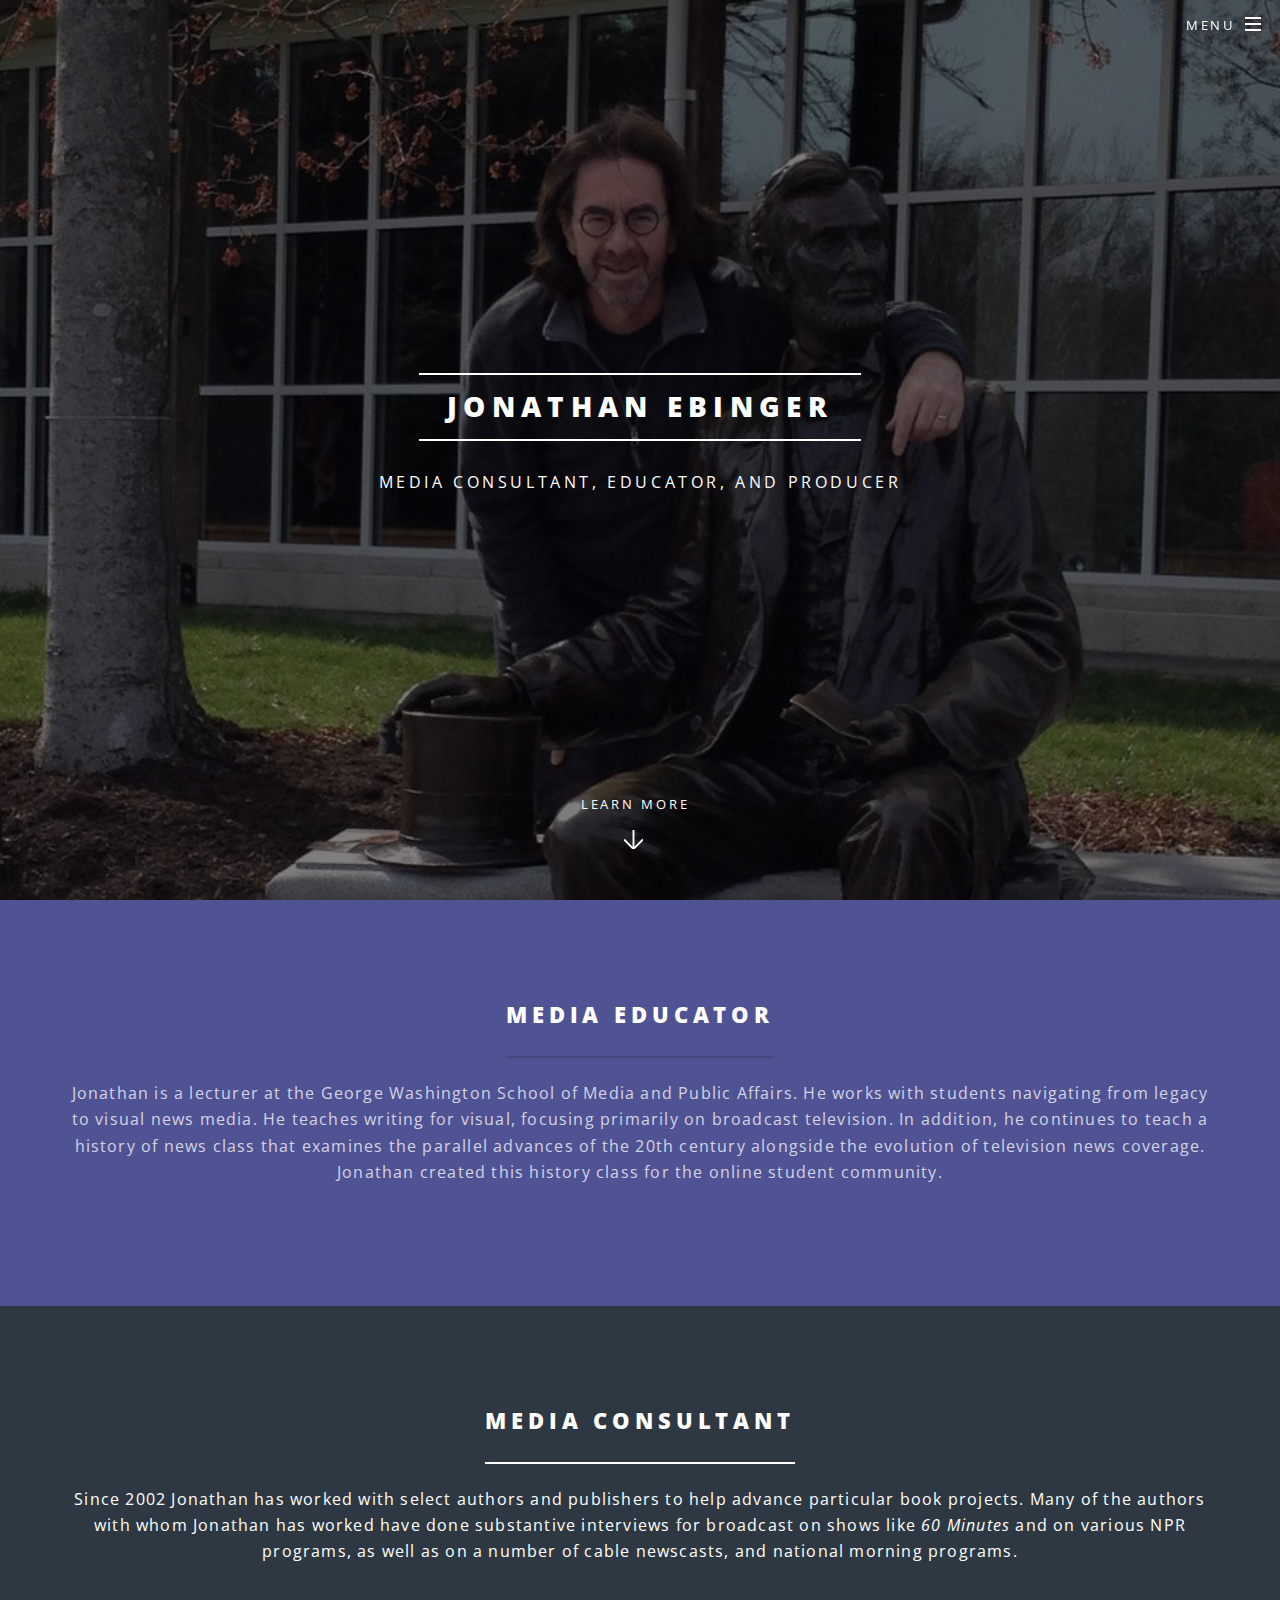
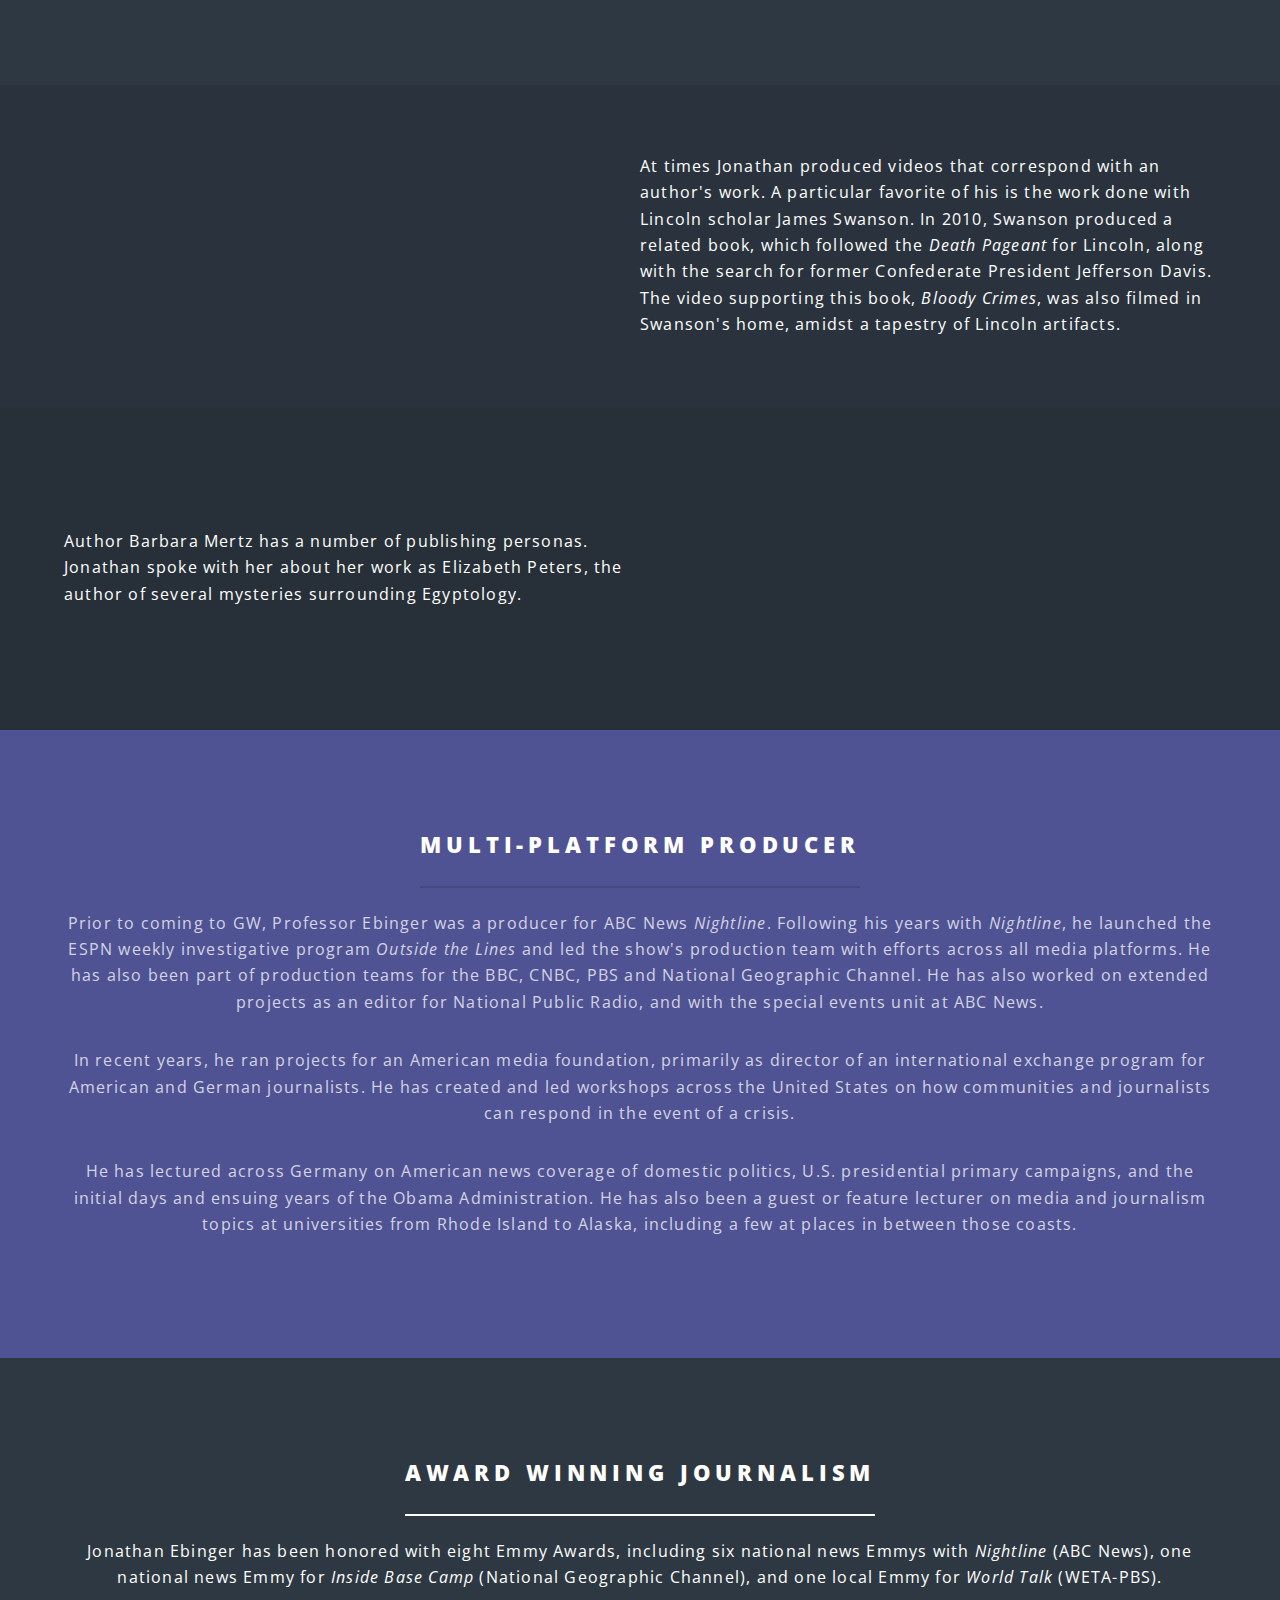
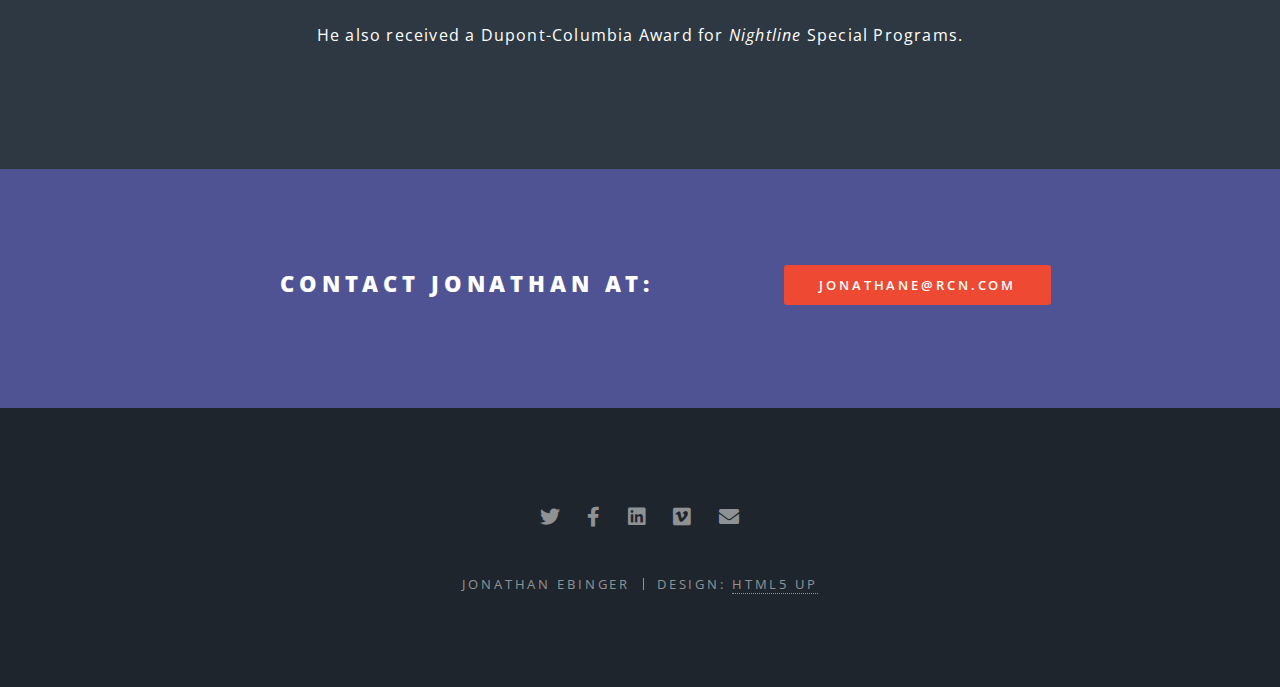
==== index.html @ 41580898 "edit bio text" ====
<!DOCTYPE HTML>
<!--
	Spectral by HTML5 UP
	html5up.net | @ajlkn
	Free for personal and commercial use under the CCA 3.0 license (html5up.net/license)

	Edited for Jonathan Ebinger by Ethan Ebinger
	July 2020
-->
<html>
	<head>
		<title>Jonathan Ebinger</title>
		<meta charset="utf-8" />
		<meta name="viewport" content="width=device-width, initial-scale=1, user-scalable=no" />
		<link rel="stylesheet" href="css/main.css" />
	</head>
	<body class="landing is-preload">

		<!-- Page Wrapper -->
			<div id="page-wrapper">

				<!-- Header -->
					<header id="header" class="alt">
						<h1><a href="index.html">Jonathan Ebinger</a></h1>
						<nav id="nav">
							<ul>
								<li class="special">
									<a href="#menu" class="menuToggle"><span>Menu</span></a>
									<div id="menu">
										<ul>
											<li><a href="index.html">Home</a></li>
											<li><a href="#about">About</a></li>
											<li><a href="timeline.html">Television News: A History</a></li>
											<li><a href="http://jonathanebinger.blogspot.com/">Blog</a></li>
											<li><a href="https://objectsproject.wordpress.com/">The Objects Project</a></li>
											<li><a href="#contact">Contact</a></li>
										</ul>
									</div>
								</li>
							</ul>
						</nav>
					</header>

				<!-- Banner -->
					<section id="banner">
						<div class="inner">
							<h2>Jonathan Ebinger</h2>
							<p>Media Consultant, Educator, and Producer</p>
						</div>
						<a href="#about" class="more scrolly">Learn More</a>
					</section>


				<!-- 1 -->
					<section id="about" class="wrapper style3 special">
						<div class="inner">
							<header class="major">
								<h2>Media Educator</h2>
								<p>
									Jonathan is a lecturer at the George Washington School of Media and Public Affairs. 
									He works with students navigating from legacy to visual news media. 
									He teaches writing for visual, focusing primarily on broadcast television. 
									In addition, he continues to teach a history of news class that examines the parallel advances of the 20th century alongside the evolution of television news coverage. 
									Jonathan created this history class for the online student community.
								</p>
							</header>
						</div>
					</section>

				<!-- 2A -->
					<section id="section_2a" class="wrapper style2 special">
						<div class="inner">
							<header class="major">
								<h2>Media Consultant</h2>
								<p>Since 2002 Jonathan has worked with select authors and publishers to help advance particular book projects.  Many of the authors with whom Jonathan has worked have done substantive interviews for broadcast on shows like <i>60 Minutes</i> and on various NPR programs, as well as on a number of cable newscasts, and national morning programs.</p>
								<!--<a href="http://www.jameslswanson.com/manhuntMID.wmv">http://www.jameslswanson.com/manhuntMID.wmv</a>-->
							</header>
						</div>
					</section>

				<!-- 2B -->
					<section id="section_2b" class="wrapper alt style2">
						<!--<section class="spotlight">
							<div class="image"><img src="images/pic01.jpg" alt="" /></div><div class="content">
								<p>At times Jonathan produced videos that correspond with an author's work. A particular favorite of his is the work done with Lincoln scholar James Swanson. In 2006, Jonathan produced a video to support his book "Manhunt" about the period immediately following the assassination, and the search for the killers. The two spoke in his Capitol Hill home, surrounded by a remarkable amount of Lincoln memorabilia, and one of a kind objects. The video represents a good day's discussion about Lincoln, about the characters in 'Manhunt', and about the materials in Swanson's collection.</p>
							</div>
						</section>-->
						<section class="spotlight">
							<div class="image">
								<iframe width="560" height="315" src="https://www.youtube.com/embed/AezGAiSiBCc" frameborder="0" allow="accelerometer; autoplay; encrypted-media; gyroscope; picture-in-picture" allowfullscreen></iframe>
							</div>
							<div class="content">
								<p>At times Jonathan produced videos that correspond with an author's work. A particular favorite of his is the work done with Lincoln scholar James Swanson. In 2010, Swanson produced a related book, which followed the <i>Death Pageant</i> for Lincoln, along with the search for former Confederate President Jefferson Davis.  The video supporting this book, <i>Bloody Crimes</i>, was also filmed in Swanson's home, amidst a tapestry of Lincoln artifacts.</p>
							</div>
						</section>
						<section class="spotlight">
							<div class="image">
								<iframe width="560" height="315" src="https://www.youtube.com/embed/BEJ8MV55b9o" frameborder="0" allow="accelerometer; autoplay; encrypted-media; gyroscope; picture-in-picture" allowfullscreen></iframe>
							</div>
							<div class="content">
								<p>Author Barbara Mertz has a number of publishing personas. Jonathan spoke with her about her work as Elizabeth Peters, the author of several mysteries surrounding Egyptology.</p>
							</div>
						</section>
					</section>

				<!-- 3 -->
					<section id="section_3" class="wrapper style3 special">
						<div class="inner">
							<header class="major">
								<h2>Multi-Platform Producer</h2>
								<p>
									Prior to coming to GW, Professor Ebinger was a producer for ABC News <i>Nightline</i>. 
									Following his years with <i>Nightline</i>, he launched the ESPN weekly investigative program <i>Outside the Lines</i> and led the show's production team with efforts across all media platforms. 
									He has also been part of production teams for the BBC, CNBC, PBS and National Geographic Channel. 
									He has also worked on extended projects as an editor for National Public Radio, and with the special events unit at ABC News.
								</p>
								<p>
									In recent years, he ran projects for an American media foundation, primarily as director of an international exchange program for American and German journalists. He has created and led workshops across the United States on how communities and journalists can respond in the event of a crisis.
								</p>
								<p>
									He has lectured across Germany on American news coverage of domestic politics, U.S. presidential primary campaigns, and the initial days and ensuing years of the Obama Administration. He has also been a guest or feature lecturer on media and journalism topics at universities from Rhode Island to Alaska, including a few at places in between those coasts. 
								</p>
							</header>
						</div>
					</section>

				<!-- 4 -->
					<section id="section_4" class="wrapper style2 special">
						<div class="inner">
							<header class="major">
								<h2>Award Winning Journalism</h2>
								<p>
									Jonathan Ebinger has been honored with eight Emmy Awards, including six national 
									news Emmys with <i>Nightline</i> (ABC News), one national news Emmy for <i>Inside Base Camp</i> 
									(National Geographic Channel), and one local Emmy for <i>World Talk</i> (WETA-PBS).
								</p>
								<p>
									He also received a Dupont-Columbia Award for <i>Nightline</i> Special Programs.
								</p>
							</header>
						</div>
					</section>

				<!-- Contact -->
					<section id="contact" class="wrapper style3">
						<div class="inner">
							<header>
								<h2>Contact Jonathan at:</h2>
							</header>
							<ul class="actions stacked">
								<li><a href="mailto:jonathane@rcn.com" class="button primary">jonathane@rcn.com</a></li>
							</ul>
						</div>
					</section>
				

				<!-- Footer -->
					<footer id="footer">
						<ul class="icons">
							<li><a href="https://twitter.com/JonathanEbinger/" class="icon brands fa-twitter"><span class="label">Twitter</span></a></li>
							<li><a href="https://www.facebook.com/jon.ebinger" class="icon brands fa-facebook-f"><span class="label">Facebook</span></a></li>
							<li><a href="https://www.linkedin.com/in/jonathan-ebinger-29ba2b5/" class="icon brands fa-linkedin"><span class="label">LinkedIn</span></a></li>
							<li><a href="https://vimeo.com/user4839864" class="icon brands fa-vimeo"><span class="label">Vimeo</span></a></li>
							<li><a href="mailto:jonathane@rcn.com" class="icon solid fa-envelope"><span class="label">Email</span></a></li>
						</ul>
						<ul class="copyright">
							<li>Jonathan Ebinger</li><li>Design: <a href="http://html5up.net">HTML5 UP</a></li>
						</ul>
					</footer>

			</div>

		<!-- Scripts -->
			<script src="js/jquery.min.js"></script>
			<script src="js/jquery.scrollex.min.js"></script>
			<script src="js/jquery.scrolly.min.js"></script>
			<script src="js/browser.min.js"></script>
			<script src="js/breakpoints.min.js"></script>
			<script src="js/util.js"></script>
			<script src="js/main.js"></script>

	</body>
</html>
---- css/main.css ----
@import url(fontawesome-all.min.css);
@import url("https://fonts.googleapis.com/css?family=Open+Sans:400,400italic,600,600italic,800,800italic");

/*
	Spectral by HTML5 UP
	html5up.net | @ajlkn
	Free for personal and commercial use under the CCA 3.0 license (html5up.net/license)
*/

html, body, div, span, applet, object,
iframe, h1, h2, h3, h4, h5, h6, p, blockquote,
pre, a, abbr, acronym, address, big, cite,
code, del, dfn, em, img, ins, kbd, q, s, samp,
small, strike, strong, sub, sup, tt, var, b,
u, i, center, dl, dt, dd, ol, ul, li, fieldset,
form, label, legend, table, caption, tbody,
tfoot, thead, tr, th, td, article, aside,
canvas, details, embed, figure, figcaption,
footer, header, hgroup, menu, nav, output, ruby,
section, summary, time, mark, audio, video {
	margin: 0;
	padding: 0;
	border: 0;
	font-size: 100%;
	font: inherit;
	vertical-align: baseline;}

article, aside, details, figcaption, figure,
footer, header, hgroup, menu, nav, section {
	display: block;}

body {
	line-height: 1;
}

ol, ul {
	list-style: none;
}

blockquote, q {
	quotes: none;
}

	blockquote:before, blockquote:after, q:before, q:after {
		content: '';
		content: none;
	}

table {
	border-collapse: collapse;
	border-spacing: 0;
}

body {
	-webkit-text-size-adjust: none;
}

mark {
	background-color: transparent;
	color: inherit;
}

input::-moz-focus-inner {
	border: 0;
	padding: 0;
}

input, select, textarea {
	-moz-appearance: none;
	-webkit-appearance: none;
	-ms-appearance: none;
	appearance: none;
}

/* Basic */

	@-ms-viewport {
		width: device-width;
	}

	html {
		box-sizing: border-box;
	}

	*, *:before, *:after {
		box-sizing: inherit;
	}

	body {
		background: #2e3842;
	}

		body.is-preload *, body.is-preload *:before, body.is-preload *:after {
			-moz-animation: none !important;
			-webkit-animation: none !important;
			-ms-animation: none !important;
			animation: none !important;
			-moz-transition: none !important;
			-webkit-transition: none !important;
			-ms-transition: none !important;
			transition: none !important;
		}

	body, input, select, textarea {
		color: #fff;
		font-family: "Open Sans", Helvetica, sans-serif;
		font-size: 15pt;
		font-weight: 400;
		letter-spacing: 0.075em;
		line-height: 1.65em;
	}

		@media screen and (max-width: 1680px) {

			body, input, select, textarea {
				font-size: 13pt;
			}

		}

		@media screen and (max-width: 1280px) {

			body, input, select, textarea {
				font-size: 12pt;
			}

		}

		@media screen and (max-width: 736px) {

			body, input, select, textarea {
				font-size: 11pt;
				letter-spacing: 0.0375em;
			}

		}

	a {
		-moz-transition: color 0.2s ease, border-bottom-color 0.2s ease;
		-webkit-transition: color 0.2s ease, border-bottom-color 0.2s ease;
		-ms-transition: color 0.2s ease, border-bottom-color 0.2s ease;
		transition: color 0.2s ease, border-bottom-color 0.2s ease;
		border-bottom: dotted 1px;
		color: inherit;
		text-decoration: none;
	}

		a:hover {
			border-bottom-color: transparent;
		}

	strong, b {
		color: #fff;
		font-weight: 600;
	}

	em, i {
		font-style: italic;
	}

	p {
		margin: 0 0 2em 0;
	}

	h1, h2, h3, h4, h5, h6 {
		color: #fff;
		font-weight: 800;
		letter-spacing: 0.225em;
		line-height: 1em;
		margin: 0 0 1em 0;
		text-transform: uppercase;
	}

		h1 a, h2 a, h3 a, h4 a, h5 a, h6 a {
			color: inherit;
			text-decoration: none;
		}

	h2 {
		font-size: 1.35em;
		line-height: 1.75em;
	}

		@media screen and (max-width: 736px) {

			h2 {
				font-size: 1.1em;
				line-height: 1.65em;
			}

		}

	h3 {
		font-size: 1.15em;
		line-height: 1.75em;
	}

		@media screen and (max-width: 736px) {

			h3 {
				font-size: 1em;
				line-height: 1.65em;
			}

		}

	h4 {
		font-size: 1em;
		line-height: 1.5em;
	}

	h5 {
		font-size: 0.8em;
		line-height: 1.5em;
	}

	h6 {
		font-size: 0.7em;
		line-height: 1.5em;
	}

	sub {
		font-size: 0.8em;
		position: relative;
		top: 0.5em;
	}

	sup {
		font-size: 0.8em;
		position: relative;
		top: -0.5em;
	}

	hr {
		border: 0;
		border-bottom: solid 2px #fff;
		margin: 3em 0;
	}

		hr.major {
			margin: 4.5em 0;
		}

	blockquote {
		border-left: solid 4px #fff;
		font-style: italic;
		margin: 0 0 2em 0;
		padding: 0.5em 0 0.5em 2em;
	}

	code {
		background: rgba(144, 144, 144, 0.25);
		border-radius: 3px;
		font-family: "Courier New", monospace;
		font-size: 0.9em;
		letter-spacing: 0;
		margin: 0 0.25em;
		padding: 0.25em 0.65em;
	}

	pre {
		-webkit-overflow-scrolling: touch;
		font-family: "Courier New", monospace;
		font-size: 0.9em;
		margin: 0 0 2em 0;
	}

		pre code {
			display: block;
			line-height: 1.75em;
			padding: 1em 1.5em;
			overflow-x: auto;
		}

	.align-left {
		text-align: left;
	}

	.align-center {
		text-align: center;
	}

	.align-right {
		text-align: right;
	}

/* Row */

	.row {
		display: flex;
		flex-wrap: wrap;
		box-sizing: border-box;
		align-items: stretch;
	}

		.row > * {
			box-sizing: border-box;
		}

		.row.gtr-uniform > * > :last-child {
			margin-bottom: 0;
		}

		.row.aln-left {
			justify-content: flex-start;
		}

		.row.aln-center {
			justify-content: center;
		}

		.row.aln-right {
			justify-content: flex-end;
		}

		.row.aln-top {
			align-items: flex-start;
		}

		.row.aln-middle {
			align-items: center;
		}

		.row.aln-bottom {
			align-items: flex-end;
		}

		.row > .imp {
			order: -1;
		}

		.row > .col-1 {
			width: 8.33333%;
		}

		.row > .off-1 {
			margin-left: 8.33333%;
		}

		.row > .col-2 {
			width: 16.66667%;
		}

		.row > .off-2 {
			margin-left: 16.66667%;
		}

		.row > .col-3 {
			width: 25%;
		}

		.row > .off-3 {
			margin-left: 25%;
		}

		.row > .col-4 {
			width: 33.33333%;
		}

		.row > .off-4 {
			margin-left: 33.33333%;
		}

		.row > .col-5 {
			width: 41.66667%;
		}

		.row > .off-5 {
			margin-left: 41.66667%;
		}

		.row > .col-6 {
			width: 50%;
		}

		.row > .off-6 {
			margin-left: 50%;
		}

		.row > .col-7 {
			width: 58.33333%;
		}

		.row > .off-7 {
			margin-left: 58.33333%;
		}

		.row > .col-8 {
			width: 66.66667%;
		}

		.row > .off-8 {
			margin-left: 66.66667%;
		}

		.row > .col-9 {
			width: 75%;
		}

		.row > .off-9 {
			margin-left: 75%;
		}

		.row > .col-10 {
			width: 83.33333%;
		}

		.row > .off-10 {
			margin-left: 83.33333%;
		}

		.row > .col-11 {
			width: 91.66667%;
		}

		.row > .off-11 {
			margin-left: 91.66667%;
		}

		.row > .col-12 {
			width: 100%;
		}

		.row > .off-12 {
			margin-left: 100%;
		}

		.row.gtr-0 {
			margin-top: 0;
			margin-left: 0em;
		}

			.row.gtr-0 > * {
				padding: 0 0 0 0em;
			}

			.row.gtr-0.gtr-uniform {
				margin-top: 0em;
			}

				.row.gtr-0.gtr-uniform > * {
					padding-top: 0em;
				}

		.row.gtr-25 {
			margin-top: 0;
			margin-left: -0.375em;
		}

			.row.gtr-25 > * {
				padding: 0 0 0 0.375em;
			}

			.row.gtr-25.gtr-uniform {
				margin-top: -0.375em;
			}

				.row.gtr-25.gtr-uniform > * {
					padding-top: 0.375em;
				}

		.row.gtr-50 {
			margin-top: 0;
			margin-left: -0.75em;
		}

			.row.gtr-50 > * {
				padding: 0 0 0 0.75em;
			}

			.row.gtr-50.gtr-uniform {
				margin-top: -0.75em;
			}

				.row.gtr-50.gtr-uniform > * {
					padding-top: 0.75em;
				}

		.row {
			margin-top: 0;
			margin-left: -1.5em;
		}

			.row > * {
				padding: 0 0 0 1.5em;
			}

			.row.gtr-uniform {
				margin-top: -1.5em;
			}

				.row.gtr-uniform > * {
					padding-top: 1.5em;
				}

		.row.gtr-150 {
			margin-top: 0;
			margin-left: -2.25em;
		}

			.row.gtr-150 > * {
				padding: 0 0 0 2.25em;
			}

			.row.gtr-150.gtr-uniform {
				margin-top: -2.25em;
			}

				.row.gtr-150.gtr-uniform > * {
					padding-top: 2.25em;
				}

		.row.gtr-200 {
			margin-top: 0;
			margin-left: -3em;
		}

			.row.gtr-200 > * {
				padding: 0 0 0 3em;
			}

			.row.gtr-200.gtr-uniform {
				margin-top: -3em;
			}

				.row.gtr-200.gtr-uniform > * {
					padding-top: 3em;
				}

		@media screen and (max-width: 1680px) {

			.row {
				display: flex;
				flex-wrap: wrap;
				box-sizing: border-box;
				align-items: stretch;
			}

				.row > * {
					box-sizing: border-box;
				}

				.row.gtr-uniform > * > :last-child {
					margin-bottom: 0;
				}

				.row.aln-left {
					justify-content: flex-start;
				}

				.row.aln-center {
					justify-content: center;
				}

				.row.aln-right {
					justify-content: flex-end;
				}

				.row.aln-top {
					align-items: flex-start;
				}

				.row.aln-middle {
					align-items: center;
				}

				.row.aln-bottom {
					align-items: flex-end;
				}

				.row > .imp-xlarge {
					order: -1;
				}

				.row > .col-1-xlarge {
					width: 8.33333%;
				}

				.row > .off-1-xlarge {
					margin-left: 8.33333%;
				}

				.row > .col-2-xlarge {
					width: 16.66667%;
				}

				.row > .off-2-xlarge {
					margin-left: 16.66667%;
				}

				.row > .col-3-xlarge {
					width: 25%;
				}

				.row > .off-3-xlarge {
					margin-left: 25%;
				}

				.row > .col-4-xlarge {
					width: 33.33333%;
				}

				.row > .off-4-xlarge {
					margin-left: 33.33333%;
				}

				.row > .col-5-xlarge {
					width: 41.66667%;
				}

				.row > .off-5-xlarge {
					margin-left: 41.66667%;
				}

				.row > .col-6-xlarge {
					width: 50%;
				}

				.row > .off-6-xlarge {
					margin-left: 50%;
				}

				.row > .col-7-xlarge {
					width: 58.33333%;
				}

				.row > .off-7-xlarge {
					margin-left: 58.33333%;
				}

				.row > .col-8-xlarge {
					width: 66.66667%;
				}

				.row > .off-8-xlarge {
					margin-left: 66.66667%;
				}

				.row > .col-9-xlarge {
					width: 75%;
				}

				.row > .off-9-xlarge {
					margin-left: 75%;
				}

				.row > .col-10-xlarge {
					width: 83.33333%;
				}

				.row > .off-10-xlarge {
					margin-left: 83.33333%;
				}

				.row > .col-11-xlarge {
					width: 91.66667%;
				}

				.row > .off-11-xlarge {
					margin-left: 91.66667%;
				}

				.row > .col-12-xlarge {
					width: 100%;
				}

				.row > .off-12-xlarge {
					margin-left: 100%;
				}

				.row.gtr-0 {
					margin-top: 0;
					margin-left: 0em;
				}

					.row.gtr-0 > * {
						padding: 0 0 0 0em;
					}

					.row.gtr-0.gtr-uniform {
						margin-top: 0em;
					}

						.row.gtr-0.gtr-uniform > * {
							padding-top: 0em;
						}

				.row.gtr-25 {
					margin-top: 0;
					margin-left: -0.375em;
				}

					.row.gtr-25 > * {
						padding: 0 0 0 0.375em;
					}

					.row.gtr-25.gtr-uniform {
						margin-top: -0.375em;
					}

						.row.gtr-25.gtr-uniform > * {
							padding-top: 0.375em;
						}

				.row.gtr-50 {
					margin-top: 0;
					margin-left: -0.75em;
				}

					.row.gtr-50 > * {
						padding: 0 0 0 0.75em;
					}

					.row.gtr-50.gtr-uniform {
						margin-top: -0.75em;
					}

						.row.gtr-50.gtr-uniform > * {
							padding-top: 0.75em;
						}

				.row {
					margin-top: 0;
					margin-left: -1.5em;
				}

					.row > * {
						padding: 0 0 0 1.5em;
					}

					.row.gtr-uniform {
						margin-top: -1.5em;
					}

						.row.gtr-uniform > * {
							padding-top: 1.5em;
						}

				.row.gtr-150 {
					margin-top: 0;
					margin-left: -2.25em;
				}

					.row.gtr-150 > * {
						padding: 0 0 0 2.25em;
					}

					.row.gtr-150.gtr-uniform {
						margin-top: -2.25em;
					}

						.row.gtr-150.gtr-uniform > * {
							padding-top: 2.25em;
						}

				.row.gtr-200 {
					margin-top: 0;
					margin-left: -3em;
				}

					.row.gtr-200 > * {
						padding: 0 0 0 3em;
					}

					.row.gtr-200.gtr-uniform {
						margin-top: -3em;
					}

						.row.gtr-200.gtr-uniform > * {
							padding-top: 3em;
						}

		}

		@media screen and (max-width: 1280px) {

			.row {
				display: flex;
				flex-wrap: wrap;
				box-sizing: border-box;
				align-items: stretch;
			}

				.row > * {
					box-sizing: border-box;
				}

				.row.gtr-uniform > * > :last-child {
					margin-bottom: 0;
				}

				.row.aln-left {
					justify-content: flex-start;
				}

				.row.aln-center {
					justify-content: center;
				}

				.row.aln-right {
					justify-content: flex-end;
				}

				.row.aln-top {
					align-items: flex-start;
				}

				.row.aln-middle {
					align-items: center;
				}

				.row.aln-bottom {
					align-items: flex-end;
				}

				.row > .imp-large {
					order: -1;
				}

				.row > .col-1-large {
					width: 8.33333%;
				}

				.row > .off-1-large {
					margin-left: 8.33333%;
				}

				.row > .col-2-large {
					width: 16.66667%;
				}

				.row > .off-2-large {
					margin-left: 16.66667%;
				}

				.row > .col-3-large {
					width: 25%;
				}

				.row > .off-3-large {
					margin-left: 25%;
				}

				.row > .col-4-large {
					width: 33.33333%;
				}

				.row > .off-4-large {
					margin-left: 33.33333%;
				}

				.row > .col-5-large {
					width: 41.66667%;
				}

				.row > .off-5-large {
					margin-left: 41.66667%;
				}

				.row > .col-6-large {
					width: 50%;
				}

				.row > .off-6-large {
					margin-left: 50%;
				}

				.row > .col-7-large {
					width: 58.33333%;
				}

				.row > .off-7-large {
					margin-left: 58.33333%;
				}

				.row > .col-8-large {
					width: 66.66667%;
				}

				.row > .off-8-large {
					margin-left: 66.66667%;
				}

				.row > .col-9-large {
					width: 75%;
				}

				.row > .off-9-large {
					margin-left: 75%;
				}

				.row > .col-10-large {
					width: 83.33333%;
				}

				.row > .off-10-large {
					margin-left: 83.33333%;
				}

				.row > .col-11-large {
					width: 91.66667%;
				}

				.row > .off-11-large {
					margin-left: 91.66667%;
				}

				.row > .col-12-large {
					width: 100%;
				}

				.row > .off-12-large {
					margin-left: 100%;
				}

				.row.gtr-0 {
					margin-top: 0;
					margin-left: 0em;
				}

					.row.gtr-0 > * {
						padding: 0 0 0 0em;
					}

					.row.gtr-0.gtr-uniform {
						margin-top: 0em;
					}

						.row.gtr-0.gtr-uniform > * {
							padding-top: 0em;
						}

				.row.gtr-25 {
					margin-top: 0;
					margin-left: -0.375em;
				}

					.row.gtr-25 > * {
						padding: 0 0 0 0.375em;
					}

					.row.gtr-25.gtr-uniform {
						margin-top: -0.375em;
					}

						.row.gtr-25.gtr-uniform > * {
							padding-top: 0.375em;
						}

				.row.gtr-50 {
					margin-top: 0;
					margin-left: -0.75em;
				}

					.row.gtr-50 > * {
						padding: 0 0 0 0.75em;
					}

					.row.gtr-50.gtr-uniform {
						margin-top: -0.75em;
					}

						.row.gtr-50.gtr-uniform > * {
							padding-top: 0.75em;
						}

				.row {
					margin-top: 0;
					margin-left: -1.5em;
				}

					.row > * {
						padding: 0 0 0 1.5em;
					}

					.row.gtr-uniform {
						margin-top: -1.5em;
					}

						.row.gtr-uniform > * {
							padding-top: 1.5em;
						}

				.row.gtr-150 {
					margin-top: 0;
					margin-left: -2.25em;
				}

					.row.gtr-150 > * {
						padding: 0 0 0 2.25em;
					}

					.row.gtr-150.gtr-uniform {
						margin-top: -2.25em;
					}

						.row.gtr-150.gtr-uniform > * {
							padding-top: 2.25em;
						}

				.row.gtr-200 {
					margin-top: 0;
					margin-left: -3em;
				}

					.row.gtr-200 > * {
						padding: 0 0 0 3em;
					}

					.row.gtr-200.gtr-uniform {
						margin-top: -3em;
					}

						.row.gtr-200.gtr-uniform > * {
							padding-top: 3em;
						}

		}

		@media screen and (max-width: 980px) {

			.row {
				display: flex;
				flex-wrap: wrap;
				box-sizing: border-box;
				align-items: stretch;
			}

				.row > * {
					box-sizing: border-box;
				}

				.row.gtr-uniform > * > :last-child {
					margin-bottom: 0;
				}

				.row.aln-left {
					justify-content: flex-start;
				}

				.row.aln-center {
					justify-content: center;
				}

				.row.aln-right {
					justify-content: flex-end;
				}

				.row.aln-top {
					align-items: flex-start;
				}

				.row.aln-middle {
					align-items: center;
				}

				.row.aln-bottom {
					align-items: flex-end;
				}

				.row > .imp-medium {
					order: -1;
				}

				.row > .col-1-medium {
					width: 8.33333%;
				}

				.row > .off-1-medium {
					margin-left: 8.33333%;
				}

				.row > .col-2-medium {
					width: 16.66667%;
				}

				.row > .off-2-medium {
					margin-left: 16.66667%;
				}

				.row > .col-3-medium {
					width: 25%;
				}

				.row > .off-3-medium {
					margin-left: 25%;
				}

				.row > .col-4-medium {
					width: 33.33333%;
				}

				.row > .off-4-medium {
					margin-left: 33.33333%;
				}

				.row > .col-5-medium {
					width: 41.66667%;
				}

				.row > .off-5-medium {
					margin-left: 41.66667%;
				}

				.row > .col-6-medium {
					width: 50%;
				}

				.row > .off-6-medium {
					margin-left: 50%;
				}

				.row > .col-7-medium {
					width: 58.33333%;
				}

				.row > .off-7-medium {
					margin-left: 58.33333%;
				}

				.row > .col-8-medium {
					width: 66.66667%;
				}

				.row > .off-8-medium {
					margin-left: 66.66667%;
				}

				.row > .col-9-medium {
					width: 75%;
				}

				.row > .off-9-medium {
					margin-left: 75%;
				}

				.row > .col-10-medium {
					width: 83.33333%;
				}

				.row > .off-10-medium {
					margin-left: 83.33333%;
				}

				.row > .col-11-medium {
					width: 91.66667%;
				}

				.row > .off-11-medium {
					margin-left: 91.66667%;
				}

				.row > .col-12-medium {
					width: 100%;
				}

				.row > .off-12-medium {
					margin-left: 100%;
				}

				.row.gtr-0 {
					margin-top: 0;
					margin-left: 0em;
				}

					.row.gtr-0 > * {
						padding: 0 0 0 0em;
					}

					.row.gtr-0.gtr-uniform {
						margin-top: 0em;
					}

						.row.gtr-0.gtr-uniform > * {
							padding-top: 0em;
						}

				.row.gtr-25 {
					margin-top: 0;
					margin-left: -0.375em;
				}

					.row.gtr-25 > * {
						padding: 0 0 0 0.375em;
					}

					.row.gtr-25.gtr-uniform {
						margin-top: -0.375em;
					}

						.row.gtr-25.gtr-uniform > * {
							padding-top: 0.375em;
						}

				.row.gtr-50 {
					margin-top: 0;
					margin-left: -0.75em;
				}

					.row.gtr-50 > * {
						padding: 0 0 0 0.75em;
					}

					.row.gtr-50.gtr-uniform {
						margin-top: -0.75em;
					}

						.row.gtr-50.gtr-uniform > * {
							padding-top: 0.75em;
						}

				.row {
					margin-top: 0;
					margin-left: -1.5em;
				}

					.row > * {
						padding: 0 0 0 1.5em;
					}

					.row.gtr-uniform {
						margin-top: -1.5em;
					}

						.row.gtr-uniform > * {
							padding-top: 1.5em;
						}

				.row.gtr-150 {
					margin-top: 0;
					margin-left: -2.25em;
				}

					.row.gtr-150 > * {
						padding: 0 0 0 2.25em;
					}

					.row.gtr-150.gtr-uniform {
						margin-top: -2.25em;
					}

						.row.gtr-150.gtr-uniform > * {
							padding-top: 2.25em;
						}

				.row.gtr-200 {
					margin-top: 0;
					margin-left: -3em;
				}

					.row.gtr-200 > * {
						padding: 0 0 0 3em;
					}

					.row.gtr-200.gtr-uniform {
						margin-top: -3em;
					}

						.row.gtr-200.gtr-uniform > * {
							padding-top: 3em;
						}

		}

		@media screen and (max-width: 736px) {

			.row {
				display: flex;
				flex-wrap: wrap;
				box-sizing: border-box;
				align-items: stretch;
			}

				.row > * {
					box-sizing: border-box;
				}

				.row.gtr-uniform > * > :last-child {
					margin-bottom: 0;
				}

				.row.aln-left {
					justify-content: flex-start;
				}

				.row.aln-center {
					justify-content: center;
				}

				.row.aln-right {
					justify-content: flex-end;
				}

				.row.aln-top {
					align-items: flex-start;
				}

				.row.aln-middle {
					align-items: center;
				}

				.row.aln-bottom {
					align-items: flex-end;
				}

				.row > .imp-small {
					order: -1;
				}

				.row > .col-1-small {
					width: 8.33333%;
				}

				.row > .off-1-small {
					margin-left: 8.33333%;
				}

				.row > .col-2-small {
					width: 16.66667%;
				}

				.row > .off-2-small {
					margin-left: 16.66667%;
				}

				.row > .col-3-small {
					width: 25%;
				}

				.row > .off-3-small {
					margin-left: 25%;
				}

				.row > .col-4-small {
					width: 33.33333%;
				}

				.row > .off-4-small {
					margin-left: 33.33333%;
				}

				.row > .col-5-small {
					width: 41.66667%;
				}

				.row > .off-5-small {
					margin-left: 41.66667%;
				}

				.row > .col-6-small {
					width: 50%;
				}

				.row > .off-6-small {
					margin-left: 50%;
				}

				.row > .col-7-small {
					width: 58.33333%;
				}

				.row > .off-7-small {
					margin-left: 58.33333%;
				}

				.row > .col-8-small {
					width: 66.66667%;
				}

				.row > .off-8-small {
					margin-left: 66.66667%;
				}

				.row > .col-9-small {
					width: 75%;
				}

				.row > .off-9-small {
					margin-left: 75%;
				}

				.row > .col-10-small {
					width: 83.33333%;
				}

				.row > .off-10-small {
					margin-left: 83.33333%;
				}

				.row > .col-11-small {
					width: 91.66667%;
				}

				.row > .off-11-small {
					margin-left: 91.66667%;
				}

				.row > .col-12-small {
					width: 100%;
				}

				.row > .off-12-small {
					margin-left: 100%;
				}

				.row.gtr-0 {
					margin-top: 0;
					margin-left: 0em;
				}

					.row.gtr-0 > * {
						padding: 0 0 0 0em;
					}

					.row.gtr-0.gtr-uniform {
						margin-top: 0em;
					}

						.row.gtr-0.gtr-uniform > * {
							padding-top: 0em;
						}

				.row.gtr-25 {
					margin-top: 0;
					margin-left: -0.375em;
				}

					.row.gtr-25 > * {
						padding: 0 0 0 0.375em;
					}

					.row.gtr-25.gtr-uniform {
						margin-top: -0.375em;
					}

						.row.gtr-25.gtr-uniform > * {
							padding-top: 0.375em;
						}

				.row.gtr-50 {
					margin-top: 0;
					margin-left: -0.75em;
				}

					.row.gtr-50 > * {
						padding: 0 0 0 0.75em;
					}

					.row.gtr-50.gtr-uniform {
						margin-top: -0.75em;
					}

						.row.gtr-50.gtr-uniform > * {
							padding-top: 0.75em;
						}

				.row {
					margin-top: 0;
					margin-left: -1.5em;
				}

					.row > * {
						padding: 0 0 0 1.5em;
					}

					.row.gtr-uniform {
						margin-top: -1.5em;
					}

						.row.gtr-uniform > * {
							padding-top: 1.5em;
						}

				.row.gtr-150 {
					margin-top: 0;
					margin-left: -2.25em;
				}

					.row.gtr-150 > * {
						padding: 0 0 0 2.25em;
					}

					.row.gtr-150.gtr-uniform {
						margin-top: -2.25em;
					}

						.row.gtr-150.gtr-uniform > * {
							padding-top: 2.25em;
						}

				.row.gtr-200 {
					margin-top: 0;
					margin-left: -3em;
				}

					.row.gtr-200 > * {
						padding: 0 0 0 3em;
					}

					.row.gtr-200.gtr-uniform {
						margin-top: -3em;
					}

						.row.gtr-200.gtr-uniform > * {
							padding-top: 3em;
						}

		}

		@media screen and (max-width: 480px) {

			.row {
				display: flex;
				flex-wrap: wrap;
				box-sizing: border-box;
				align-items: stretch;
			}

				.row > * {
					box-sizing: border-box;
				}

				.row.gtr-uniform > * > :last-child {
					margin-bottom: 0;
				}

				.row.aln-left {
					justify-content: flex-start;
				}

				.row.aln-center {
					justify-content: center;
				}

				.row.aln-right {
					justify-content: flex-end;
				}

				.row.aln-top {
					align-items: flex-start;
				}

				.row.aln-middle {
					align-items: center;
				}

				.row.aln-bottom {
					align-items: flex-end;
				}

				.row > .imp-xsmall {
					order: -1;
				}

				.row > .col-1-xsmall {
					width: 8.33333%;
				}

				.row > .off-1-xsmall {
					margin-left: 8.33333%;
				}

				.row > .col-2-xsmall {
					width: 16.66667%;
				}

				.row > .off-2-xsmall {
					margin-left: 16.66667%;
				}

				.row > .col-3-xsmall {
					width: 25%;
				}

				.row > .off-3-xsmall {
					margin-left: 25%;
				}

				.row > .col-4-xsmall {
					width: 33.33333%;
				}

				.row > .off-4-xsmall {
					margin-left: 33.33333%;
				}

				.row > .col-5-xsmall {
					width: 41.66667%;
				}

				.row > .off-5-xsmall {
					margin-left: 41.66667%;
				}

				.row > .col-6-xsmall {
					width: 50%;
				}

				.row > .off-6-xsmall {
					margin-left: 50%;
				}

				.row > .col-7-xsmall {
					width: 58.33333%;
				}

				.row > .off-7-xsmall {
					margin-left: 58.33333%;
				}

				.row > .col-8-xsmall {
					width: 66.66667%;
				}

				.row > .off-8-xsmall {
					margin-left: 66.66667%;
				}

				.row > .col-9-xsmall {
					width: 75%;
				}

				.row > .off-9-xsmall {
					margin-left: 75%;
				}

				.row > .col-10-xsmall {
					width: 83.33333%;
				}

				.row > .off-10-xsmall {
					margin-left: 83.33333%;
				}

				.row > .col-11-xsmall {
					width: 91.66667%;
				}

				.row > .off-11-xsmall {
					margin-left: 91.66667%;
				}

				.row > .col-12-xsmall {
					width: 100%;
				}

				.row > .off-12-xsmall {
					margin-left: 100%;
				}

				.row.gtr-0 {
					margin-top: 0;
					margin-left: 0em;
				}

					.row.gtr-0 > * {
						padding: 0 0 0 0em;
					}

					.row.gtr-0.gtr-uniform {
						margin-top: 0em;
					}

						.row.gtr-0.gtr-uniform > * {
							padding-top: 0em;
						}

				.row.gtr-25 {
					margin-top: 0;
					margin-left: -0.375em;
				}

					.row.gtr-25 > * {
						padding: 0 0 0 0.375em;
					}

					.row.gtr-25.gtr-uniform {
						margin-top: -0.375em;
					}

						.row.gtr-25.gtr-uniform > * {
							padding-top: 0.375em;
						}

				.row.gtr-50 {
					margin-top: 0;
					margin-left: -0.75em;
				}

					.row.gtr-50 > * {
						padding: 0 0 0 0.75em;
					}

					.row.gtr-50.gtr-uniform {
						margin-top: -0.75em;
					}

						.row.gtr-50.gtr-uniform > * {
							padding-top: 0.75em;
						}

				.row {
					margin-top: 0;
					margin-left: -1.5em;
				}

					.row > * {
						padding: 0 0 0 1.5em;
					}

					.row.gtr-uniform {
						margin-top: -1.5em;
					}

						.row.gtr-uniform > * {
							padding-top: 1.5em;
						}

				.row.gtr-150 {
					margin-top: 0;
					margin-left: -2.25em;
				}

					.row.gtr-150 > * {
						padding: 0 0 0 2.25em;
					}

					.row.gtr-150.gtr-uniform {
						margin-top: -2.25em;
					}

						.row.gtr-150.gtr-uniform > * {
							padding-top: 2.25em;
						}

				.row.gtr-200 {
					margin-top: 0;
					margin-left: -3em;
				}

					.row.gtr-200 > * {
						padding: 0 0 0 3em;
					}

					.row.gtr-200.gtr-uniform {
						margin-top: -3em;
					}

						.row.gtr-200.gtr-uniform > * {
							padding-top: 3em;
						}

		}

/* Section/Article */

	section.special, article.special {
		text-align: center;
	}

	header p {
		color: rgba(255, 255, 255, 0.5);
		position: relative;
		top: -0.25em;
	}

	header h3 + p {
		font-size: 1.1em;
	}

	header h4 + p,
	header h5 + p,
	header h6 + p {
		font-size: 0.9em;
	}

	header.major {
		margin: 0 0 3.5em 0;
	}

		header.major h2, header.major h3, header.major h4, header.major h5, header.major h6 {
			border-bottom: solid 2px #fff;
			display: inline-block;
			padding-bottom: 1em;
			position: relative;
		}

			header.major h2:after, header.major h3:after, header.major h4:after, header.major h5:after, header.major h6:after {
				content: '';
				display: block;
				height: 1px;
			}

		header.major p {
			color: #fff;
			top: 0;
		}

		@media screen and (max-width: 736px) {

			header.major {
				margin: 0 0 2em 0;
			}

		}

	@media screen and (max-width: 980px) {

		header br {
			display: none;
		}

	}

/* Form */

	form {
		margin: 0 0 2em 0;
	}

	label {
		color: #fff;
		display: block;
		font-size: 0.9em;
		font-weight: 600;
		margin: 0 0 1em 0;
	}

	input[type="text"],
	input[type="password"],
	input[type="email"],
	select,
	textarea {
		-moz-appearance: none;
		-webkit-appearance: none;
		-ms-appearance: none;
		appearance: none;
		background-color: rgba(144, 144, 144, 0.25);
		border-radius: 3px;
		border: none;
		color: inherit;
		display: block;
		outline: 0;
		padding: 0 1em;
		text-decoration: none;
		width: 100%;
	}

		input[type="text"]:invalid,
		input[type="password"]:invalid,
		input[type="email"]:invalid,
		select:invalid,
		textarea:invalid {
			box-shadow: none;
		}

		input[type="text"]:focus,
		input[type="password"]:focus,
		input[type="email"]:focus,
		select:focus,
		textarea:focus {
			box-shadow: 0 0 0 2px #21b2a6;
		}

	select {
		background-size: 1.25em;
		background-repeat: no-repeat;
		background-position: calc(100% - 1em) center;
		height: 2.75em;
		padding-right: 2.75em;
		text-overflow: ellipsis;
	}

		select:focus::-ms-value {
			background-color: transparent;
		}

		select::-ms-expand {
			display: none;
		}

	input[type="text"],
	input[type="password"],
	input[type="email"],
	select {
		height: 2.75em;
	}

	textarea {
		padding: 0.75em 1em;
	}

	input[type="checkbox"],
	input[type="radio"] {
		-moz-appearance: none;
		-webkit-appearance: none;
		-ms-appearance: none;
		appearance: none;
		display: block;
		float: left;
		margin-right: -2em;
		opacity: 0;
		width: 1em;
		z-index: -1;
	}

		input[type="checkbox"] + label,
		input[type="radio"] + label {
			text-decoration: none;
			color: #fff;
			cursor: pointer;
			display: inline-block;
			font-size: 1em;
			font-weight: 400;
			padding-left: 2.4em;
			padding-right: 0.75em;
			position: relative;
		}

			input[type="checkbox"] + label:before,
			input[type="radio"] + label:before {
				-moz-osx-font-smoothing: grayscale;
				-webkit-font-smoothing: antialiased;
				display: inline-block;
				font-style: normal;
				font-variant: normal;
				text-rendering: auto;
				line-height: 1;
				text-transform: none !important;
				font-family: 'Font Awesome 5 Free';
				font-weight: 900;
			}

			input[type="checkbox"] + label:before,
			input[type="radio"] + label:before {
				background: rgba(144, 144, 144, 0.25);
				border-radius: 3px;
				content: '';
				display: inline-block;
				font-size: 0.8em;
				height: 2.0625em;
				left: 0;
				line-height: 2.0625em;
				position: absolute;
				text-align: center;
				top: 0;
				width: 2.0625em;
			}

		input[type="checkbox"]:checked + label:before,
		input[type="radio"]:checked + label:before {
			background: #2e3842;
			color: #fff;
			content: '\f00c';
		}

		input[type="checkbox"]:focus + label:before,
		input[type="radio"]:focus + label:before {
			box-shadow: 0 0 0 2px #21b2a6;
		}

	input[type="checkbox"] + label:before {
		border-radius: 3px;
	}

	input[type="radio"] + label:before {
		border-radius: 100%;
	}

	::-webkit-input-placeholder {
		color: rgba(255, 255, 255, 0.5) !important;
		opacity: 1.0;
	}

	:-moz-placeholder {
		color: rgba(255, 255, 255, 0.5) !important;
		opacity: 1.0;
	}

	::-moz-placeholder {
		color: rgba(255, 255, 255, 0.5) !important;
		opacity: 1.0;
	}

	:-ms-input-placeholder {
		color: rgba(255, 255, 255, 0.5) !important;
		opacity: 1.0;
	}

/* Box */

	.box {
		border-radius: 3px;
		border: solid 2px #fff;
		margin-bottom: 2em;
		padding: 1.5em;
	}

		.box > :last-child,
		.box > :last-child > :last-child,
		.box > :last-child > :last-child > :last-child {
			margin-bottom: 0;
		}

		.box.alt {
			border: 0;
			border-radius: 0;
			padding: 0;
		}

/* Icon */

	.icon {
		text-decoration: none;
		border-bottom: none;
		position: relative;
	}

		.icon:before {
			-moz-osx-font-smoothing: grayscale;
			-webkit-font-smoothing: antialiased;
			display: inline-block;
			font-style: normal;
			font-variant: normal;
			text-rendering: auto;
			line-height: 1;
			text-transform: none !important;
			font-family: 'Font Awesome 5 Free';
			font-weight: 400;
		}

		.icon > .label {
			display: none;
		}

		.icon:before {
			line-height: inherit;
		}

		.icon.solid:before {
			font-weight: 900;
		}

		.icon.brands:before {
			font-family: 'Font Awesome 5 Brands';
		}

		.icon.major {
			-moz-transform: rotate(-45deg);
			-webkit-transform: rotate(-45deg);
			-ms-transform: rotate(-45deg);
			transform: rotate(-45deg);
			border-radius: 3px;
			border: solid 2px #fff;
			display: inline-block;
			font-size: 1.35em;
			height: calc(3em + 2px);
			line-height: 3em;
			text-align: center;
			width: calc(3em + 2px);
		}

			.icon.major:before {
				-moz-transform: rotate(45deg);
				-webkit-transform: rotate(45deg);
				-ms-transform: rotate(45deg);
				transform: rotate(45deg);
				display: inline-block;
				font-size: 1.5em;
			}

			@media screen and (max-width: 736px) {

				.icon.major {
					font-size: 1em;
				}

			}

		.icon.style1 {
			color: #00ffcc;
		}

		.icon.style2 {
			color: #00f0ff;
		}

		.icon.style3 {
			color: #76ddff;
		}

/* Image */

	.image {
		border-radius: 3px;
		border: 0;
		display: inline-block;
		position: relative;
	}

		.image img {
			border-radius: 3px;
			display: block;
		}

		.image.left {
			float: left;
			margin: 0 2em 2em 0;
			top: 0.25em;
		}

		.image.right {
			float: right;
			margin: 0 0 2em 2em;
			top: 0.25em;
		}

		.image.left, .image.right {
			max-width: 40%;
		}

			.image.left img, .image.right img {
				width: 100%;
			}

		.image.fit {
			display: block;
			margin: 0 0 2em 0;
			width: 100%;
		}

			.image.fit img {
				width: 100%;
			}

/* List */

	ol {
		list-style: decimal;
		margin: 0 0 2em 0;
		padding-left: 1.25em;
	}

		ol li {
			padding-left: 0.25em;
		}

	ul {
		list-style: disc;
		margin: 0 0 2em 0;
		padding-left: 1em;
	}

		ul li {
			padding-left: 0.5em;
		}

		ul.alt {
			list-style: none;
			padding-left: 0;
		}

			ul.alt li {
				border-top: solid 1px #fff;
				padding: 0.5em 0;
			}

				ul.alt li:first-child {
					border-top: 0;
					padding-top: 0;
				}

	dl {
		margin: 0 0 2em 0;
	}

/* Actions */

	ul.actions {
		display: -moz-flex;
		display: -webkit-flex;
		display: -ms-flex;
		display: flex;
		cursor: default;
		list-style: none;
		margin-left: -1em;
		padding-left: 0;
	}

		ul.actions li {
			padding: 0 0 0 1em;
			vertical-align: middle;
		}

		ul.actions.special {
			-moz-justify-content: center;
			-webkit-justify-content: center;
			-ms-justify-content: center;
			justify-content: center;
			width: 100%;
			margin-left: 0;
		}

			ul.actions.special li:first-child {
				padding-left: 0;
			}

		ul.actions.stacked {
			-moz-flex-direction: column;
			-webkit-flex-direction: column;
			-ms-flex-direction: column;
			flex-direction: column;
			margin-left: 0;
		}

			ul.actions.stacked li {
				padding: 1em 0 0 0;
			}

				ul.actions.stacked li:first-child {
					padding-top: 0;
				}

		ul.actions.fit {
			width: calc(100% + 1em);
		}

			ul.actions.fit li {
				-moz-flex-grow: 1;
				-webkit-flex-grow: 1;
				-ms-flex-grow: 1;
				flex-grow: 1;
				-moz-flex-shrink: 1;
				-webkit-flex-shrink: 1;
				-ms-flex-shrink: 1;
				flex-shrink: 1;
				width: 100%;
			}

				ul.actions.fit li > * {
					width: 100%;
				}

			ul.actions.fit.stacked {
				width: 100%;
			}

		@media screen and (max-width: 480px) {

			ul.actions:not(.fixed) {
				-moz-flex-direction: column;
				-webkit-flex-direction: column;
				-ms-flex-direction: column;
				flex-direction: column;
				margin-left: 0;
				width: 100% !important;
			}

				ul.actions:not(.fixed) li {
					-moz-flex-grow: 1;
					-webkit-flex-grow: 1;
					-ms-flex-grow: 1;
					flex-grow: 1;
					-moz-flex-shrink: 1;
					-webkit-flex-shrink: 1;
					-ms-flex-shrink: 1;
					flex-shrink: 1;
					padding: 1em 0 0 0;
					text-align: center;
					width: 100%;
				}

					ul.actions:not(.fixed) li > * {
						width: 100%;
					}

					ul.actions:not(.fixed) li:first-child {
						padding-top: 0;
					}

					ul.actions:not(.fixed) li input[type="submit"],
					ul.actions:not(.fixed) li input[type="reset"],
					ul.actions:not(.fixed) li input[type="button"],
					ul.actions:not(.fixed) li button,
					ul.actions:not(.fixed) li .button {
						width: 100%;
					}

						ul.actions:not(.fixed) li input[type="submit"].icon:before,
						ul.actions:not(.fixed) li input[type="reset"].icon:before,
						ul.actions:not(.fixed) li input[type="button"].icon:before,
						ul.actions:not(.fixed) li button.icon:before,
						ul.actions:not(.fixed) li .button.icon:before {
							margin-left: -0.5em;
						}

		}

/* Icons */

	ul.icons {
		cursor: default;
		list-style: none;
		padding-left: 0;
	}

		ul.icons li {
			display: inline-block;
			padding: 0 1em 0 0;
		}

			ul.icons li:last-child {
				padding-right: 0 !important;
			}

		ul.icons.major {
			padding: 1em 0;
		}

			ul.icons.major li {
				padding-right: 3.5em;
			}

				@media screen and (max-width: 736px) {

					ul.icons.major li {
						padding: 0 1em !important;
					}

				}

/* Table */

	.table-wrapper {
		-webkit-overflow-scrolling: touch;
		overflow-x: auto;
	}

	table {
		margin: 0 0 2em 0;
		width: 100%;
	}

		table tbody tr {
			border: solid 1px #fff;
			border-left: 0;
			border-right: 0;
		}

			table tbody tr:nth-child(2n + 1) {
				background-color: rgba(144, 144, 144, 0.25);
			}

		table td {
			padding: 0.75em 0.75em;
		}

		table th {
			color: #fff;
			font-size: 0.9em;
			font-weight: 600;
			padding: 0 0.75em 0.75em 0.75em;
			text-align: left;
		}

		table thead {
			border-bottom: solid 2px #fff;
		}

		table tfoot {
			border-top: solid 2px #fff;
		}

		table.alt {
			border-collapse: separate;
		}

			table.alt tbody tr td {
				border: solid 1px #fff;
				border-left-width: 0;
				border-top-width: 0;
			}

				table.alt tbody tr td:first-child {
					border-left-width: 1px;
				}

			table.alt tbody tr:first-child td {
				border-top-width: 1px;
			}

			table.alt thead {
				border-bottom: 0;
			}

			table.alt tfoot {
				border-top: 0;
			}

/* Button */

	input[type="submit"],
	input[type="reset"],
	input[type="button"],
	button,
	.button {
		-moz-appearance: none;
		-webkit-appearance: none;
		-ms-appearance: none;
		appearance: none;
		-moz-transition: background-color 0.2s ease-in-out, color 0.2s ease-in-out;
		-webkit-transition: background-color 0.2s ease-in-out, color 0.2s ease-in-out;
		-ms-transition: background-color 0.2s ease-in-out, color 0.2s ease-in-out;
		transition: background-color 0.2s ease-in-out, color 0.2s ease-in-out;
		background-color: transparent;
		border-radius: 3px;
		border: 0;
		box-shadow: inset 0 0 0 2px #fff;
		color: #fff;
		cursor: pointer;
		display: inline-block;
		font-size: 0.8em;
		font-weight: 600;
		height: 3.125em;
		letter-spacing: 0.225em;
		line-height: 3.125em;
		max-width: 30em;
		padding: 0 2.75em;
		text-align: center;
		text-decoration: none;
		text-transform: uppercase;
		white-space: nowrap;
		overflow: hidden;
		text-overflow: ellipsis;
	}

		input[type="submit"]:hover,
		input[type="reset"]:hover,
		input[type="button"]:hover,
		button:hover,
		.button:hover {
			background-color: rgba(144, 144, 144, 0.25);
		}

		input[type="submit"]:active,
		input[type="reset"]:active,
		input[type="button"]:active,
		button:active,
		.button:active {
			background-color: rgba(144, 144, 144, 0.5);
		}

		input[type="submit"].icon:before,
		input[type="reset"].icon:before,
		input[type="button"].icon:before,
		button.icon:before,
		.button.icon:before {
			margin-right: 0.5em;
		}

		input[type="submit"].fit,
		input[type="reset"].fit,
		input[type="button"].fit,
		button.fit,
		.button.fit {
			width: 100%;
		}

		input[type="submit"].small,
		input[type="reset"].small,
		input[type="button"].small,
		button.small,
		.button.small {
			font-size: 0.8em;
		}

		input[type="submit"].large,
		input[type="reset"].large,
		input[type="button"].large,
		button.large,
		.button.large {
			font-size: 1.35em;
		}

		input[type="submit"].primary,
		input[type="reset"].primary,
		input[type="button"].primary,
		button.primary,
		.button.primary {
			background-color: #ed4933;
			box-shadow: none !important;
			color: #ffffff !important;
		}

			input[type="submit"].primary:hover,
			input[type="reset"].primary:hover,
			input[type="button"].primary:hover,
			button.primary:hover,
			.button.primary:hover {
				background-color: #ef5e4a !important;
			}

			input[type="submit"].primary:active,
			input[type="reset"].primary:active,
			input[type="button"].primary:active,
			button.primary:active,
			.button.primary:active {
				background-color: #eb341c !important;
			}

		input[type="submit"].disabled, input[type="submit"]:disabled,
		input[type="reset"].disabled,
		input[type="reset"]:disabled,
		input[type="button"].disabled,
		input[type="button"]:disabled,
		button.disabled,
		button:disabled,
		.button.disabled,
		.button:disabled {
			pointer-events: none;
			opacity: 0.25;
		}

		@media screen and (max-width: 736px) {

			input[type="submit"],
			input[type="reset"],
			input[type="button"],
			button,
			.button {
				height: 3.75em;
				line-height: 3.75em;
			}

		}

/* Features */

	.features {
		display: -moz-flex;
		display: -webkit-flex;
		display: -ms-flex;
		display: flex;
		-moz-flex-wrap: wrap;
		-webkit-flex-wrap: wrap;
		-ms-flex-wrap: wrap;
		flex-wrap: wrap;
		-moz-justify-content: center;
		-webkit-justify-content: center;
		-ms-justify-content: center;
		justify-content: center;
		list-style: none;
		padding: 0;
		width: 100%;
	}

		.features li {
			padding: 4em 4em 2em 6em ;
			display: block;
			position: relative;
			text-align: left;
			width: 50%;
		}

			.features li:nth-child(1) {
				background-color: rgba(0, 0, 0, 0.035);
			}

			.features li:nth-child(2) {
				background-color: rgba(0, 0, 0, 0.07);
			}

			.features li:nth-child(3) {
				background-color: rgba(0, 0, 0, 0.105);
			}

			.features li:nth-child(4) {
				background-color: rgba(0, 0, 0, 0.14);
			}

			.features li:nth-child(5) {
				background-color: rgba(0, 0, 0, 0.175);
			}

			.features li:nth-child(6) {
				background-color: rgba(0, 0, 0, 0.21);
			}

			.features li:nth-child(7) {
				background-color: rgba(0, 0, 0, 0.245);
			}

			.features li:nth-child(8) {
				background-color: rgba(0, 0, 0, 0.28);
			}

			.features li:nth-child(9) {
				background-color: rgba(0, 0, 0, 0.315);
			}

			.features li:nth-child(10) {
				background-color: rgba(0, 0, 0, 0.35);
			}

			.features li:before {
				display: block;
				color: #00ffcc;
				position: absolute;
				left: 1.75em;
				top: 2.75em;
				font-size: 1.5em;
			}

			.features li:nth-child(1) {
				border-top-left-radius: 3px;
			}

			.features li:nth-child(2) {
				border-top-right-radius: 3px;
			}

			.features li:nth-last-child(1) {
				border-bottom-right-radius: 3px;
			}

			.features li:nth-last-child(2) {
				border-bottom-left-radius: 3px;
			}

			@media screen and (max-width: 980px) {

				.features li {
					padding: 3em 2em 1em 2em ;
					text-align: center;
				}

					.features li:before {
						left: 0;
						margin: 0 0 1em 0;
						position: relative;
						top: 0;
					}

			}

			@media screen and (max-width: 736px) {

				.features li {
					padding: 3em 0 1em 0 ;
					background-color: transparent !important;
					border-top: solid 2px #fff;
					width: 100%;
				}

					.features li:first-child {
						border-top: 0;
					}

			}

/* Spotlight */

	.spotlight {
		-moz-align-items: center;
		-webkit-align-items: center;
		-ms-align-items: center;
		align-items: center;
		display: -moz-flex;
		display: -webkit-flex;
		display: -ms-flex;
		display: flex;
	}

		.spotlight .image {
			-moz-order: 1;
			-webkit-order: 1;
			-ms-order: 1;
			order: 1;
			border-radius: 0;
			width: 40%;
		}

			.spotlight .image img {
				border-radius: 0;
				width: 100%;
			}

		.spotlight .content {
			padding: 2em 4em 0.1em 4em ;
			-moz-order: 2;
			-webkit-order: 2;
			-ms-order: 2;
			order: 2;
			max-width: 48em;
			width: 60%;
		}

		.spotlight:nth-child(2n) {
			-moz-flex-direction: row-reverse;
			-webkit-flex-direction: row-reverse;
			-ms-flex-direction: row-reverse;
			flex-direction: row-reverse;
		}

		.spotlight:nth-child(1) {
			background-color: rgba(0, 0, 0, 0.075);
		}

		.spotlight:nth-child(2) {
			background-color: rgba(0, 0, 0, 0.15);
		}

		.spotlight:nth-child(3) {
			background-color: rgba(0, 0, 0, 0.225);
		}

		.spotlight:nth-child(4) {
			background-color: rgba(0, 0, 0, 0.3);
		}

		.spotlight:nth-child(5) {
			background-color: rgba(0, 0, 0, 0.375);
		}

		.spotlight:nth-child(6) {
			background-color: rgba(0, 0, 0, 0.45);
		}

		.spotlight:nth-child(7) {
			background-color: rgba(0, 0, 0, 0.525);
		}

		.spotlight:nth-child(8) {
			background-color: rgba(0, 0, 0, 0.6);
		}

		.spotlight:nth-child(9) {
			background-color: rgba(0, 0, 0, 0.675);
		}

		.spotlight:nth-child(10) {
			background-color: rgba(0, 0, 0, 0.75);
		}

		@media screen and (max-width: 1280px) {

			.spotlight .image {
				width: 45%;
			}

			.spotlight .content {
				width: 55%;
			}

		}

		@media screen and (max-width: 980px) {

			.spotlight {
				display: block;
			}

				.spotlight br {
					display: none;
				}

				.spotlight .image {
					width: 100%;
				}

				.spotlight .content {
					padding: 4em 3em 2em 3em ;
					max-width: none;
					text-align: center;
					width: 100%;
				}

		}

		@media screen and (max-width: 736px) {

			.spotlight .content {
				padding: 3em 2em 1em 2em ;
			}

		}

/* Wrapper */

	.wrapper {
		padding: 6em 0 4em 0 ;
	}

		.wrapper > .inner {
			width: 60em;
			margin: 0 auto;
		}

			@media screen and (max-width: 1280px) {

				.wrapper > .inner {
					width: 90%;
				}

			}

			@media screen and (max-width: 980px) {

				.wrapper > .inner {
					width: 100%;
				}

			}

		.wrapper.alt {
			padding: 0;
		}

		.wrapper.style1 {
			background-color: #21b2a6;
			color: #c8ece9;
		}

			.wrapper.style1 strong, .wrapper.style1 b {
				color: #ffffff;
			}

			.wrapper.style1 h2, .wrapper.style1 h3, .wrapper.style1 h4, .wrapper.style1 h5, .wrapper.style1 h6 {
				color: #ffffff;
			}

			.wrapper.style1 hr {
				border-color: rgba(0, 0, 0, 0.125);
			}

			.wrapper.style1 blockquote {
				border-color: rgba(0, 0, 0, 0.125);
			}

			.wrapper.style1 code {
				background: rgba(255, 255, 255, 0.075);
			}

			.wrapper.style1 header p {
				color: #a6e0db;
			}

			.wrapper.style1 header.major h2, .wrapper.style1 header.major h3, .wrapper.style1 header.major h4, .wrapper.style1 header.major h5, .wrapper.style1 header.major h6 {
				border-color: rgba(0, 0, 0, 0.125);
			}

			.wrapper.style1 header.major p {
				color: #c8ece9;
			}

			.wrapper.style1 label {
				color: #ffffff;
			}

			.wrapper.style1 input[type="text"],
			.wrapper.style1 input[type="password"],
			.wrapper.style1 input[type="email"],
			.wrapper.style1 select,
			.wrapper.style1 textarea {
				background-color: rgba(255, 255, 255, 0.075);
			}

			.wrapper.style1 select {
				background-image: url("data:image/svg+xml;charset=utf8,%3Csvg xmlns='http://www.w3.org/2000/svg' width='40' height='40' preserveAspectRatio='none' viewBox='0 0 40 40'%3E%3Cpath d='M9.4,12.3l10.4,10.4l10.4-10.4c0.2-0.2,0.5-0.4,0.9-0.4c0.3,0,0.6,0.1,0.9,0.4l3.3,3.3c0.2,0.2,0.4,0.5,0.4,0.9 c0,0.4-0.1,0.6-0.4,0.9L20.7,31.9c-0.2,0.2-0.5,0.4-0.9,0.4c-0.3,0-0.6-0.1-0.9-0.4L4.3,17.3c-0.2-0.2-0.4-0.5-0.4-0.9 c0-0.4,0.1-0.6,0.4-0.9l3.3-3.3c0.2-0.2,0.5-0.4,0.9-0.4S9.1,12.1,9.4,12.3z' fill='rgba(0, 0, 0, 0.125)' /%3E%3C/svg%3E");
			}

				.wrapper.style1 select option {
					color: #ffffff;
					background: #21b2a6;
				}

			.wrapper.style1 input[type="checkbox"] + label,
			.wrapper.style1 input[type="radio"] + label {
				color: #c8ece9;
			}

				.wrapper.style1 input[type="checkbox"] + label:before,
				.wrapper.style1 input[type="radio"] + label:before {
					background: rgba(255, 255, 255, 0.075);
				}

			.wrapper.style1 input[type="checkbox"]:checked + label:before,
			.wrapper.style1 input[type="radio"]:checked + label:before {
				background: #ffffff;
				color: #21b2a6;
			}

			.wrapper.style1 ::-webkit-input-placeholder {
				color: #a6e0db !important;
			}

			.wrapper.style1 :-moz-placeholder {
				color: #a6e0db !important;
			}

			.wrapper.style1 ::-moz-placeholder {
				color: #a6e0db !important;
			}

			.wrapper.style1 :-ms-input-placeholder {
				color: #a6e0db !important;
			}

			.wrapper.style1 .formerize-placeholder {
				color: #a6e0db !important;
			}

			.wrapper.style1 .icon.major {
				border-color: rgba(0, 0, 0, 0.125);
			}

			.wrapper.style1 ul.alt li {
				border-color: rgba(0, 0, 0, 0.125);
			}

			.wrapper.style1 table tbody tr {
				border-color: rgba(0, 0, 0, 0.125);
			}

				.wrapper.style1 table tbody tr:nth-child(2n + 1) {
					background-color: rgba(255, 255, 255, 0.075);
				}

			.wrapper.style1 table th {
				color: #ffffff;
			}

			.wrapper.style1 table thead {
				border-color: rgba(0, 0, 0, 0.125);
			}

			.wrapper.style1 table tfoot {
				border-color: rgba(0, 0, 0, 0.125);
			}

			.wrapper.style1 table.alt tbody tr td {
				border-color: rgba(0, 0, 0, 0.125);
			}

			.wrapper.style1 input[type="submit"],
			.wrapper.style1 input[type="reset"],
			.wrapper.style1 input[type="button"],
			.wrapper.style1 button,
			.wrapper.style1 .button {
				box-shadow: inset 0 0 0 2px rgba(0, 0, 0, 0.125);
				color: #ffffff;
			}

				.wrapper.style1 input[type="submit"]:hover,
				.wrapper.style1 input[type="reset"]:hover,
				.wrapper.style1 input[type="button"]:hover,
				.wrapper.style1 button:hover,
				.wrapper.style1 .button:hover {
					background-color: rgba(255, 255, 255, 0.075);
				}

				.wrapper.style1 input[type="submit"]:active,
				.wrapper.style1 input[type="reset"]:active,
				.wrapper.style1 input[type="button"]:active,
				.wrapper.style1 button:active,
				.wrapper.style1 .button:active {
					background-color: rgba(255, 255, 255, 0.2);
				}

			@media screen and (max-width: 736px) {

				.wrapper.style1 .features li {
					border-top-color: rgba(0, 0, 0, 0.125);
				}

			}

		.wrapper.style2 {
			background-color: #2e3842;
		}

		.wrapper.style3 {
			background-color: #505393;
			color: #d3d4e4;
		}

			.wrapper.style3 strong, .wrapper.style3 b {
				color: #ffffff;
			}

			.wrapper.style3 h2, .wrapper.style3 h3, .wrapper.style3 h4, .wrapper.style3 h5, .wrapper.style3 h6 {
				color: #ffffff;
			}

			.wrapper.style3 hr {
				border-color: rgba(0, 0, 0, 0.125);
			}

			.wrapper.style3 blockquote {
				border-color: rgba(0, 0, 0, 0.125);
			}

			.wrapper.style3 code {
				background: rgba(255, 255, 255, 0.075);
			}

			.wrapper.style3 header p {
				color: #b9bad4;
			}

			.wrapper.style3 header.major h2, .wrapper.style3 header.major h3, .wrapper.style3 header.major h4, .wrapper.style3 header.major h5, .wrapper.style3 header.major h6 {
				border-color: rgba(0, 0, 0, 0.125);
			}

			.wrapper.style3 header.major p {
				color: #d3d4e4;
			}

			.wrapper.style3 label {
				color: #ffffff;
			}

			.wrapper.style3 input[type="text"],
			.wrapper.style3 input[type="password"],
			.wrapper.style3 input[type="email"],
			.wrapper.style3 select,
			.wrapper.style3 textarea {
				background-color: rgba(255, 255, 255, 0.075);
			}

			.wrapper.style3 select {
				background-image: url("data:image/svg+xml;charset=utf8,%3Csvg xmlns='http://www.w3.org/2000/svg' width='40' height='40' preserveAspectRatio='none' viewBox='0 0 40 40'%3E%3Cpath d='M9.4,12.3l10.4,10.4l10.4-10.4c0.2-0.2,0.5-0.4,0.9-0.4c0.3,0,0.6,0.1,0.9,0.4l3.3,3.3c0.2,0.2,0.4,0.5,0.4,0.9 c0,0.4-0.1,0.6-0.4,0.9L20.7,31.9c-0.2,0.2-0.5,0.4-0.9,0.4c-0.3,0-0.6-0.1-0.9-0.4L4.3,17.3c-0.2-0.2-0.4-0.5-0.4-0.9 c0-0.4,0.1-0.6,0.4-0.9l3.3-3.3c0.2-0.2,0.5-0.4,0.9-0.4S9.1,12.1,9.4,12.3z' fill='rgba(0, 0, 0, 0.125)' /%3E%3C/svg%3E");
			}

				.wrapper.style3 select option {
					color: #ffffff;
					background: #505393;
				}

			.wrapper.style3 input[type="checkbox"] + label,
			.wrapper.style3 input[type="radio"] + label {
				color: #d3d4e4;
			}

				.wrapper.style3 input[type="checkbox"] + label:before,
				.wrapper.style3 input[type="radio"] + label:before {
					background: rgba(255, 255, 255, 0.075);
				}

			.wrapper.style3 input[type="checkbox"]:checked + label:before,
			.wrapper.style3 input[type="radio"]:checked + label:before {
				background: #ffffff;
				color: #505393;
			}

			.wrapper.style3 ::-webkit-input-placeholder {
				color: #b9bad4 !important;
			}

			.wrapper.style3 :-moz-placeholder {
				color: #b9bad4 !important;
			}

			.wrapper.style3 ::-moz-placeholder {
				color: #b9bad4 !important;
			}

			.wrapper.style3 :-ms-input-placeholder {
				color: #b9bad4 !important;
			}

			.wrapper.style3 .formerize-placeholder {
				color: #b9bad4 !important;
			}

			.wrapper.style3 .icon.major {
				border-color: rgba(0, 0, 0, 0.125);
			}

			.wrapper.style3 ul.alt li {
				border-color: rgba(0, 0, 0, 0.125);
			}

			.wrapper.style3 table tbody tr {
				border-color: rgba(0, 0, 0, 0.125);
			}

				.wrapper.style3 table tbody tr:nth-child(2n + 1) {
					background-color: rgba(255, 255, 255, 0.075);
				}

			.wrapper.style3 table th {
				color: #ffffff;
			}

			.wrapper.style3 table thead {
				border-color: rgba(0, 0, 0, 0.125);
			}

			.wrapper.style3 table tfoot {
				border-color: rgba(0, 0, 0, 0.125);
			}

			.wrapper.style3 table.alt tbody tr td {
				border-color: rgba(0, 0, 0, 0.125);
			}

			.wrapper.style3 input[type="submit"],
			.wrapper.style3 input[type="reset"],
			.wrapper.style3 input[type="button"],
			.wrapper.style3 button,
			.wrapper.style3 .button {
				box-shadow: inset 0 0 0 2px rgba(0, 0, 0, 0.125);
				color: #ffffff;
			}

				.wrapper.style3 input[type="submit"]:hover,
				.wrapper.style3 input[type="reset"]:hover,
				.wrapper.style3 input[type="button"]:hover,
				.wrapper.style3 button:hover,
				.wrapper.style3 .button:hover {
					background-color: rgba(255, 255, 255, 0.075);
				}

				.wrapper.style3 input[type="submit"]:active,
				.wrapper.style3 input[type="reset"]:active,
				.wrapper.style3 input[type="button"]:active,
				.wrapper.style3 button:active,
				.wrapper.style3 .button:active {
					background-color: rgba(255, 255, 255, 0.2);
				}

			@media screen and (max-width: 736px) {

				.wrapper.style3 .features li {
					border-top-color: rgba(0, 0, 0, 0.125);
				}

			}

		.wrapper.style4 {
			background-color: transparent;
		}

		.wrapper.style5 {
			background-color: #ffffff;
			color: #4E4852;
		}

			.wrapper.style5 strong, .wrapper.style5 b {
				color: #2E3842;
			}

			.wrapper.style5 h2, .wrapper.style5 h3, .wrapper.style5 h4, .wrapper.style5 h5, .wrapper.style5 h6 {
				color: #2E3842;
			}

			.wrapper.style5 hr {
				border-color: #dfdfdf;
			}

			.wrapper.style5 blockquote {
				border-color: #dfdfdf;
			}

			.wrapper.style5 code {
				background: rgba(0, 0, 0, 0.0375);
			}

			.wrapper.style5 header p {
				color: #8E8892;
			}

			.wrapper.style5 header.major h2, .wrapper.style5 header.major h3, .wrapper.style5 header.major h4, .wrapper.style5 header.major h5, .wrapper.style5 header.major h6 {
				border-color: #dfdfdf;
			}

			.wrapper.style5 header.major p {
				color: #4E4852;
			}

			.wrapper.style5 label {
				color: #2E3842;
			}

			.wrapper.style5 input[type="text"],
			.wrapper.style5 input[type="password"],
			.wrapper.style5 input[type="email"],
			.wrapper.style5 select,
			.wrapper.style5 textarea {
				background-color: rgba(0, 0, 0, 0.0375);
			}

			.wrapper.style5 select {
				background-image: url("data:image/svg+xml;charset=utf8,%3Csvg xmlns='http://www.w3.org/2000/svg' width='40' height='40' preserveAspectRatio='none' viewBox='0 0 40 40'%3E%3Cpath d='M9.4,12.3l10.4,10.4l10.4-10.4c0.2-0.2,0.5-0.4,0.9-0.4c0.3,0,0.6,0.1,0.9,0.4l3.3,3.3c0.2,0.2,0.4,0.5,0.4,0.9 c0,0.4-0.1,0.6-0.4,0.9L20.7,31.9c-0.2,0.2-0.5,0.4-0.9,0.4c-0.3,0-0.6-0.1-0.9-0.4L4.3,17.3c-0.2-0.2-0.4-0.5-0.4-0.9 c0-0.4,0.1-0.6,0.4-0.9l3.3-3.3c0.2-0.2,0.5-0.4,0.9-0.4S9.1,12.1,9.4,12.3z' fill='%23dfdfdf' /%3E%3C/svg%3E");
			}

				.wrapper.style5 select option {
					color: #2E3842;
					background: #ffffff;
				}

			.wrapper.style5 input[type="checkbox"] + label,
			.wrapper.style5 input[type="radio"] + label {
				color: #4E4852;
			}

				.wrapper.style5 input[type="checkbox"] + label:before,
				.wrapper.style5 input[type="radio"] + label:before {
					background: rgba(0, 0, 0, 0.0375);
				}

			.wrapper.style5 input[type="checkbox"]:checked + label:before,
			.wrapper.style5 input[type="radio"]:checked + label:before {
				background: #2E3842;
				color: #ffffff;
			}

			.wrapper.style5 ::-webkit-input-placeholder {
				color: #8E8892 !important;
			}

			.wrapper.style5 :-moz-placeholder {
				color: #8E8892 !important;
			}

			.wrapper.style5 ::-moz-placeholder {
				color: #8E8892 !important;
			}

			.wrapper.style5 :-ms-input-placeholder {
				color: #8E8892 !important;
			}

			.wrapper.style5 .formerize-placeholder {
				color: #8E8892 !important;
			}

			.wrapper.style5 .icon.major {
				border-color: #dfdfdf;
			}

			.wrapper.style5 ul.alt li {
				border-color: #dfdfdf;
			}

			.wrapper.style5 table tbody tr {
				border-color: #dfdfdf;
			}

				.wrapper.style5 table tbody tr:nth-child(2n + 1) {
					background-color: rgba(0, 0, 0, 0.0375);
				}

			.wrapper.style5 table th {
				color: #2E3842;
			}

			.wrapper.style5 table thead {
				border-color: #dfdfdf;
			}

			.wrapper.style5 table tfoot {
				border-color: #dfdfdf;
			}

			.wrapper.style5 table.alt tbody tr td {
				border-color: #dfdfdf;
			}

			.wrapper.style5 input[type="submit"],
			.wrapper.style5 input[type="reset"],
			.wrapper.style5 input[type="button"],
			.wrapper.style5 button,
			.wrapper.style5 .button {
				box-shadow: inset 0 0 0 2px #dfdfdf;
				color: #2E3842;
			}

				.wrapper.style5 input[type="submit"]:hover,
				.wrapper.style5 input[type="reset"]:hover,
				.wrapper.style5 input[type="button"]:hover,
				.wrapper.style5 button:hover,
				.wrapper.style5 .button:hover {
					background-color: rgba(0, 0, 0, 0.0375);
				}

				.wrapper.style5 input[type="submit"]:active,
				.wrapper.style5 input[type="reset"]:active,
				.wrapper.style5 input[type="button"]:active,
				.wrapper.style5 button:active,
				.wrapper.style5 .button:active {
					background-color: rgba(0, 0, 0, 0.1);
				}

			@media screen and (max-width: 736px) {

				.wrapper.style5 .features li {
					border-top-color: #dfdfdf;
				}

			}

		@media screen and (max-width: 980px) {

			.wrapper {
				padding: 4em 3em 2em 3em ;
			}

		}

		@media screen and (max-width: 736px) {

			.wrapper {
				padding: 3em 2em 1em 2em ;
			}

		}

/* Page Wrapper + Menu */

	#page-wrapper {
		-moz-transition: opacity 0.5s ease;
		-webkit-transition: opacity 0.5s ease;
		-ms-transition: opacity 0.5s ease;
		transition: opacity 0.5s ease;
		opacity: 1;
		padding-top: 3em;
	}

		#page-wrapper:before {
			background: rgba(0, 0, 0, 0);
			content: '';
			display: block;
			display: none;
			height: 100%;
			left: 0;
			position: fixed;
			top: 0;
			width: 100%;
			z-index: 10001;
		}

	#menu {
		-moz-transform: translateX(20em);
		-webkit-transform: translateX(20em);
		-ms-transform: translateX(20em);
		transform: translateX(20em);
		-moz-transition: -moz-transform 0.5s ease;
		-webkit-transition: -webkit-transform 0.5s ease;
		-ms-transition: -ms-transform 0.5s ease;
		transition: transform 0.5s ease;
		-webkit-overflow-scrolling: touch;
		background: #505393;
		/*color: #d3d4e4;
		background: #21b2a6;*/
		color: #ffffff;
		height: 100%;
		max-width: 80%;
		overflow-y: auto;
		padding: 3em 2em;
		position: fixed;
		right: 0;
		top: 0;
		width: 20em;
		z-index: 10002;
	}

		#menu ul {
			list-style: none;
			padding: 0;
		}

			#menu ul > li {
				border-top: solid 1px rgba(0, 0, 0, 0.125);
				margin: 0.5em 0 0 0;
				padding: 0.5em 0 0 0;
			}

				#menu ul > li:first-child {
					border-top: 0 !important;
					margin-top: 0 !important;
					padding-top: 0 !important;
				}

				#menu ul > li > a {
					border: 0;
					color: inherit;
					display: block;
					font-size: 0.8em;
					letter-spacing: 0.225em;
					outline: 0;
					text-decoration: none;
					text-transform: uppercase;
				}

					@media screen and (max-width: 736px) {

						#menu ul > li > a {
							line-height: 3em;
						}

					}

		#menu .close {
			background-image: url("images/close.svg");
			background-position: 4.85em 1em;
			background-repeat: no-repeat;
			border: 0;
			cursor: pointer;
			display: block;
			height: 3em;
			position: absolute;
			right: 0;
			top: 0;
			vertical-align: middle;
			width: 7em;
		}

		@media screen and (max-width: 736px) {

			#menu {
				padding: 3em 1.5em;
			}

		}

	body.is-menu-visible #page-wrapper {
		opacity: 0.35;
	}

		body.is-menu-visible #page-wrapper:before {
			display: block;
		}

	body.is-menu-visible #menu {
		-moz-transform: translateX(0);
		-webkit-transform: translateX(0);
		-ms-transform: translateX(0);
		transform: translateX(0);
	}

/* Header */

	#header {
		-moz-transition: background-color 0.2s ease;
		-webkit-transition: background-color 0.2s ease;
		-ms-transition: background-color 0.2s ease;
		transition: background-color 0.2s ease;
		/*background: #2e3842;*/
		background: #000000;
		height: 3em;
		left: 0;
		line-height: 3em;
		position: fixed;
		top: 0;
		width: 100%;
		z-index: 10000;
	}

		#header h1 {
			-moz-transition: opacity 0.2s ease;
			-webkit-transition: opacity 0.2s ease;
			-ms-transition: opacity 0.2s ease;
			transition: opacity 0.2s ease;
			height: inherit;
			left: 1.25em;
			line-height: inherit;
			position: absolute;
			top: 0;
		}

			#header h1 a {
				border: 0;
				display: block;
				height: inherit;
				line-height: inherit;
			}

				@media screen and (max-width: 736px) {

					#header h1 a {
						font-size: 0.8em;
					}

				}

		#header nav {
			height: inherit;
			line-height: inherit;
			position: absolute;
			right: 0;
			top: 0;
		}

			#header nav > ul {
				list-style: none;
				margin: 0;
				padding: 0;
				white-space: nowrap;
			}

				#header nav > ul > li {
					display: inline-block;
					padding: 0;
				}

					#header nav > ul > li > a {
						border: 0;
						color: #fff;
						display: block;
						font-size: 0.8em;
						letter-spacing: 0.225em;
						padding: 0 1.5em;
						text-transform: uppercase;
					}

						#header nav > ul > li > a.menuToggle {
							outline: 0;
							position: relative;
						}

							#header nav > ul > li > a.menuToggle:after {
								background-image: url("images/bars.svg");
								background-position: right center;
								background-repeat: no-repeat;
								content: '';
								display: inline-block;
								height: 3.75em;
								vertical-align: top;
								width: 2em;
							}

							@media screen and (max-width: 736px) {

								#header nav > ul > li > a.menuToggle {
									padding: 0 1.5em;
								}

									#header nav > ul > li > a.menuToggle span {
										display: none;
									}

							}

						@media screen and (max-width: 736px) {

							#header nav > ul > li > a {
								padding: 0 0 0 1.5em;
							}

						}

					#header nav > ul > li:first-child {
						margin-left: 0;
					}

		#header.alt {
			background: transparent;
		}

			#header.alt h1 {
				pointer-events: none;
				opacity: 0;
			}

/* Banner */

	#banner {
		display: -moz-flex;
		display: -webkit-flex;
		display: -ms-flex;
		display: flex;
		-moz-flex-direction: column;
		-webkit-flex-direction: column;
		-ms-flex-direction: column;
		flex-direction: column;
		-moz-justify-content: center;
		-webkit-justify-content: center;
		-ms-justify-content: center;
		justify-content: center;
		cursor: default;
		height: 100vh;
		min-height: 35em;
		overflow: hidden;
		position: relative;
		text-align: center;
	}

		#banner h2 {
			-moz-transform: scale(1);
			-webkit-transform: scale(1);
			-ms-transform: scale(1);
			transform: scale(1);
			-moz-transition: -moz-transform 0.5s ease, opacity 0.5s ease;
			-webkit-transition: -webkit-transform 0.5s ease, opacity 0.5s ease;
			-ms-transition: -ms-transform 0.5s ease, opacity 0.5s ease;
			transition: transform 0.5s ease, opacity 0.5s ease;
			display: inline-block;
			font-size: 1.75em;
			opacity: 1;
			padding: 0.35em 1em;
			position: relative;
			z-index: 1;
		}

			#banner h2:before, #banner h2:after {
				-moz-transition: width 0.85s ease;
				-webkit-transition: width 0.85s ease;
				-ms-transition: width 0.85s ease;
				transition: width 0.85s ease;
				-moz-transition-delay: 0.25s;
				-webkit-transition-delay: 0.25s;
				-ms-transition-delay: 0.25s;
				transition-delay: 0.25s;
				background: #fff;
				content: '';
				display: block;
				height: 2px;
				position: absolute;
				width: 100%;
			}

			#banner h2:before {
				top: 0;
				left: 0;
			}

			#banner h2:after {
				bottom: 0;
				right: 0;
			}

		#banner p {
			letter-spacing: 0.225em;
			text-transform: uppercase;
		}

			#banner p a {
				color: inherit;
			}

		#banner .more {
			-moz-transition: -moz-transform 0.75s ease, opacity 0.75s ease;
			-webkit-transition: -webkit-transform 0.75s ease, opacity 0.75s ease;
			-ms-transition: -ms-transform 0.75s ease, opacity 0.75s ease;
			transition: transform 0.75s ease, opacity 0.75s ease;
			-moz-transition-delay: 3.5s;
			-webkit-transition-delay: 3.5s;
			-ms-transition-delay: 3.5s;
			transition-delay: 3.5s;
			-moz-transform: translateY(0);
			-webkit-transform: translateY(0);
			-ms-transform: translateY(0);
			transform: translateY(0);
			border: none;
			bottom: 0;
			color: inherit;
			font-size: 0.8em;
			height: 8.5em;
			left: 50%;
			letter-spacing: 0.225em;
			margin-left: -8.5em;
			opacity: 1;
			outline: 0;
			padding-left: 0.225em;
			position: absolute;
			text-align: center;
			text-transform: uppercase;
			width: 16em;
			z-index: 1;
		}

			#banner .more:after {
				background-image: url("images/arrow.svg");
				background-position: center;
				background-repeat: no-repeat;
				background-size: contain;
				bottom: 4em;
				content: '';
				display: block;
				height: 1.5em;
				left: 50%;
				margin: 0 0 0 -0.75em;
				position: absolute;
				width: 1.5em;
			}

		#banner:after {
			pointer-events: none;
			-moz-transition: opacity 3s ease-in-out;
			-webkit-transition: opacity 3s ease-in-out;
			-ms-transition: opacity 3s ease-in-out;
			transition: opacity 3s ease-in-out;
			-moz-transition-delay: 1.25s;
			-webkit-transition-delay: 1.25s;
			-ms-transition-delay: 1.25s;
			transition-delay: 1.25s;
			content: '';
			background: #2e3842;
			display: block;
			width: 100%;
			height: 100%;
			position: absolute;
			left: 0;
			top: 0;
			opacity: 0;
		}

		@media screen and (max-width: 736px) {

			#banner {
				padding: 7em 3em 5em 3em ;
				height: auto;
				min-height: 0;
			}

				#banner h2 {
					font-size: 1.25em;
				}

				#banner br {
					display: none;
				}

				#banner .more {
					display: none;
				}

		}

	body.is-preload #banner h2 {
		-moz-transform: scale(0.95);
		-webkit-transform: scale(0.95);
		-ms-transform: scale(0.95);
		transform: scale(0.95);
		opacity: 0;
	}

		body.is-preload #banner h2:before, body.is-preload #banner h2:after {
			width: 0;
		}

	body.is-preload #banner .more {
		-moz-transform: translateY(8.5em);
		-webkit-transform: translateY(8.5em);
		-ms-transform: translateY(8.5em);
		transform: translateY(8.5em);
		opacity: 0;
	}

	body.is-preload #banner:after {
		opacity: 1;
	}

/* contact */

	#contact .inner {
		display: -moz-flex;
		display: -webkit-flex;
		display: -ms-flex;
		display: flex;
		max-width: 45em;
	}

		#contact .inner header {
			-moz-order: 1;
			-webkit-order: 1;
			-ms-order: 1;
			order: 1;
			padding-right: 3em;
			width: 70%;
		}

			#contact .inner header p {
				color: inherit;
			}

		#contact .inner .actions {
			-moz-order: 2;
			-webkit-order: 2;
			-ms-order: 2;
			order: 2;
			width: 30%;
		}

		@media screen and (max-width: 980px) {

			#contact .inner {
				display: block;
				text-align: center;
			}

				#contact .inner header {
					padding-right: 0;
					width: 100%;
				}

				#contact .inner .actions {
					margin-left: auto;
					margin-right: auto;
					max-width: 20em;
					width: 100%;
				}

		}

		@media screen and (max-width: 736px) {

			#contact .inner .actions {
				max-width: none;
			}

		}

/* Main */

	#main > header {
		padding: 12em 0 10em 0 ;
		background-image: -moz-linear-gradient(top, rgba(0,0,0,0.5), rgba(0,0,0,0.5)), url("../images/banner.jpg");
		background-image: -webkit-linear-gradient(top, rgba(0,0,0,0.5), rgba(0,0,0,0.5)), url("../images/banner.jpg");
		background-image: -ms-linear-gradient(top, rgba(0,0,0,0.5), rgba(0,0,0,0.5)), url("../images/banner.jpg");
		background-image: linear-gradient(top, rgba(0,0,0,0.5), rgba(0,0,0,0.5)), url("../images/banner.jpg");
		background-attachment: fixed;
		background-position: center center;
		background-repeat: no-repeat;
		background-size: cover;
		text-align: center;
	}

		#main > header h2 {
			font-size: 1.75em;
			margin: 0 0 0.5em 0;
		}

		#main > header p {
			color: inherit;
			letter-spacing: 0.225em;
			text-transform: uppercase;
			top: 0;
		}

			#main > header p a {
				color: inherit;
			}

		@media screen and (max-width: 1680px) {

			#main > header {
				padding: 10em 0 8em 0 ;
			}

		}

		@media screen and (max-width: 1280px) {

			#main > header {
				padding: 8em 3em 6em 3em ;
			}

		}

		@media screen and (max-width: 980px) {

			#main > header {
				padding: 10em 3em 8em 3em ;
			}

		}

		@media screen and (max-width: 736px) {

			#main > header {
				padding: 5em 3em 3em 3em ;
			}

				#main > header h2 {
					font-size: 1.25em;
					margin: 0 0 1em 0;
				}

		}

	body.is-mobile #main > header {
		background-attachment: scroll;
	}

/* Footer */

	#footer {
		padding: 6em 0 4em 0 ;
		background-color: #1d242a;
		text-align: center;
	}

		#footer .icons {
			font-size: 1.25em;
		}

			#footer .icons a {
				color: rgba(255, 255, 255, 0.5);
			}

				#footer .icons a:hover {
					color: #fff;
				}

		#footer .copyright {
			color: rgba(255, 255, 255, 0.5);
			font-size: 0.8em;
			letter-spacing: 0.225em;
			list-style: none;
			padding: 0;
			text-transform: uppercase;
		}

			#footer .copyright li {
				border-left: solid 1px rgba(255, 255, 255, 0.5);
				display: inline-block;
				line-height: 1em;
				margin-left: 1em;
				padding-left: 1em;
			}

				#footer .copyright li:first-child {
					border-left: 0;
					margin-left: 0;
					padding-left: 0;
				}

				#footer .copyright li a {
					color: inherit;
				}

					#footer .copyright li a:hover {
						color: #fff;
					}

				@media screen and (max-width: 480px) {

					#footer .copyright li {
						border: 0;
						display: block;
						line-height: 1.65em;
						margin: 0;
						padding: 0.5em 0;
					}

				}

		@media screen and (max-width: 980px) {

			#footer {
				padding: 4em 3em 2em 3em ;
			}

		}

		@media screen and (max-width: 736px) {

			#footer {
				padding: 3em 2em 1em 2em ;
			}

		}

/* Landing */

	body.landing #page-wrapper {
		background-image: -moz-linear-gradient(top, rgba(0,0,0,0.5), rgba(0,0,0,0.5)), url("../images/banner.jpg");
		background-image: -webkit-linear-gradient(top, rgba(0,0,0,0.5), rgba(0,0,0,0.5)), url("../images/banner.jpg");
		background-image: -ms-linear-gradient(top, rgba(0,0,0,0.5), rgba(0,0,0,0.5)), url("../images/banner.jpg");
		background-image: linear-gradient(top, rgba(0,0,0,0.5), rgba(0,0,0,0.5)), url("../images/banner.jpg");
		background-attachment: fixed;
		background-position: center center;
		background-repeat: no-repeat;
		background-size: cover;
		padding-top: 0;
	}

	body.landing #footer {
		background-color: rgba(29, 36, 42, 0.9);
	}

	body.is-mobile.landing #page-wrapper {
		background: none;
	}

	body.is-mobile.landing #banner,
	body.is-mobile.landing .wrapper.style4 {
		background-image: -moz-linear-gradient(top, rgba(0,0,0,0.5), rgba(0,0,0,0.5)), url("../images/banner.jpg");
		background-image: -webkit-linear-gradient(top, rgba(0,0,0,0.5), rgba(0,0,0,0.5)), url("../images/banner.jpg");
		background-image: -ms-linear-gradient(top, rgba(0,0,0,0.5), rgba(0,0,0,0.5)), url("../images/banner.jpg");
		background-image: linear-gradient(top, rgba(0,0,0,0.5), rgba(0,0,0,0.5)), url("../images/banner.jpg");
		background-position: center center;
		background-repeat: no-repeat;
		background-size: cover;
	}

	body.is-mobile.landing #footer {
		background-color: #1d242a;
	}
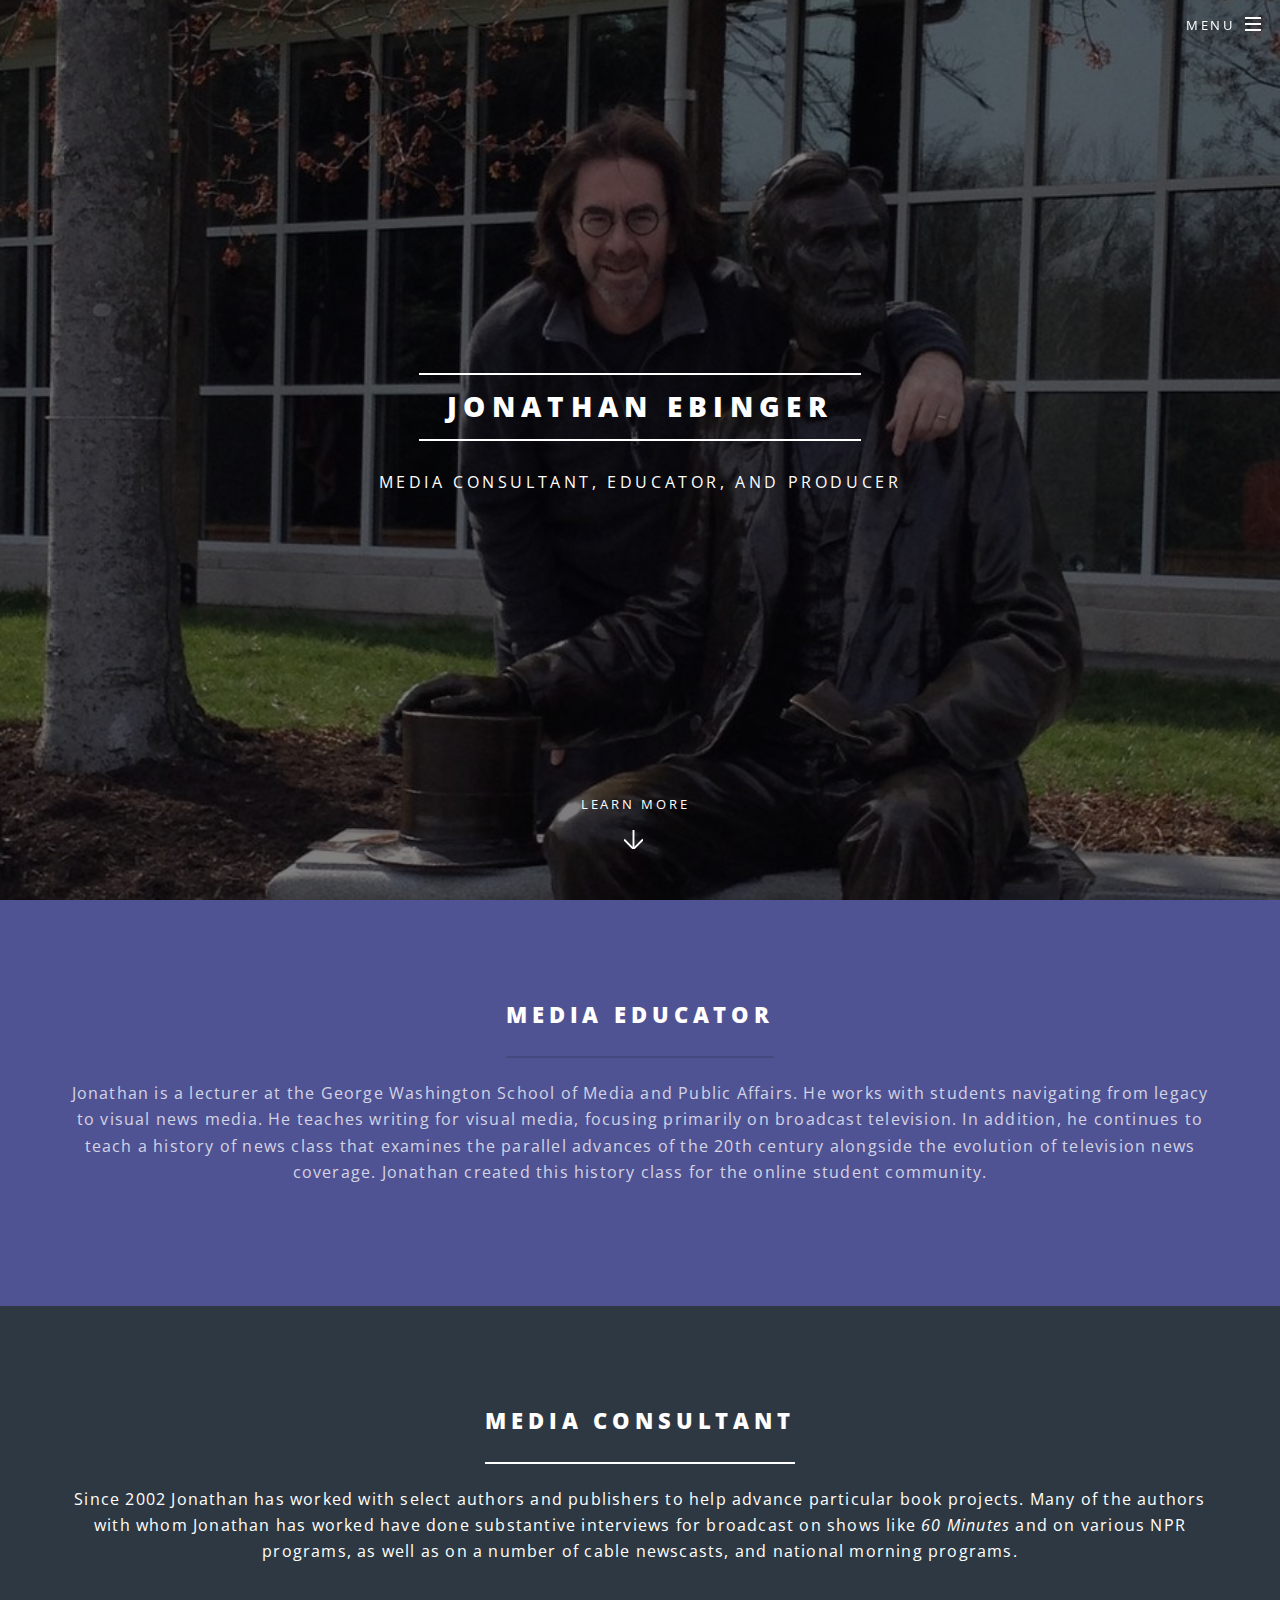
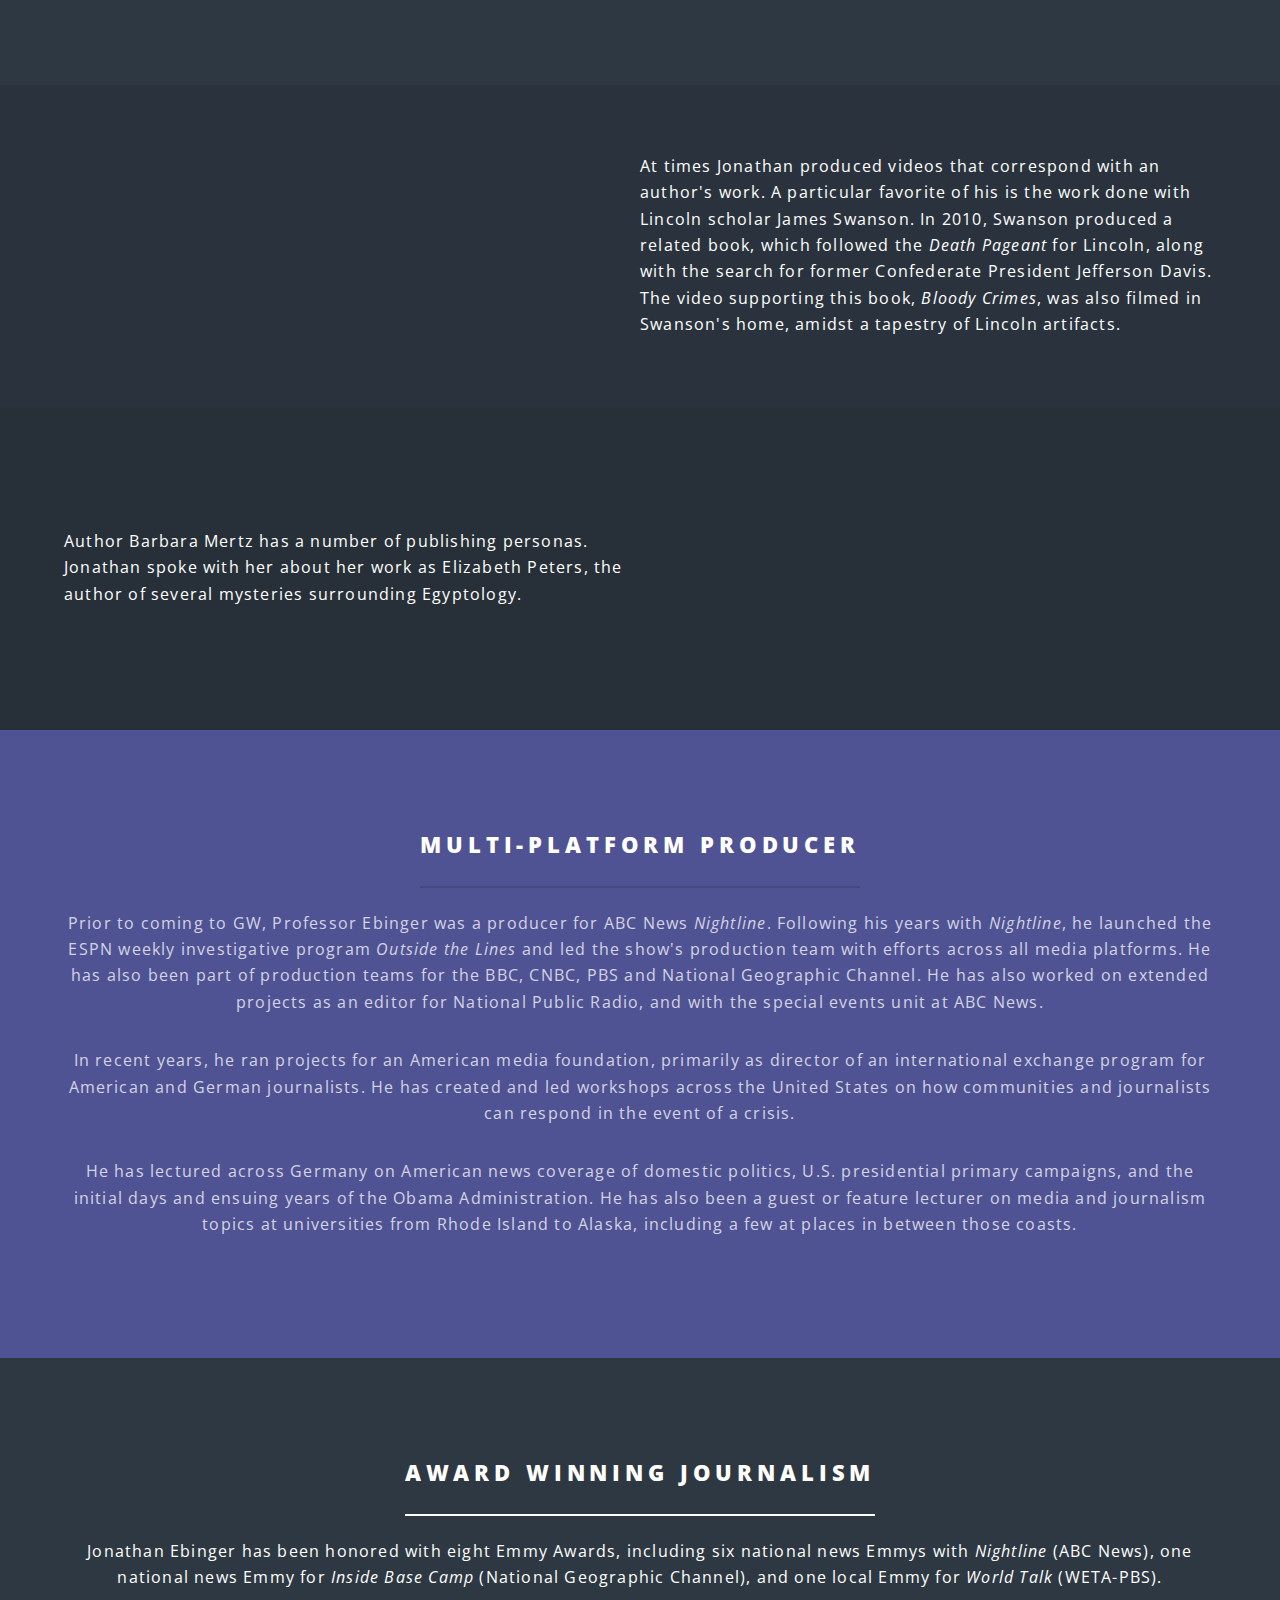
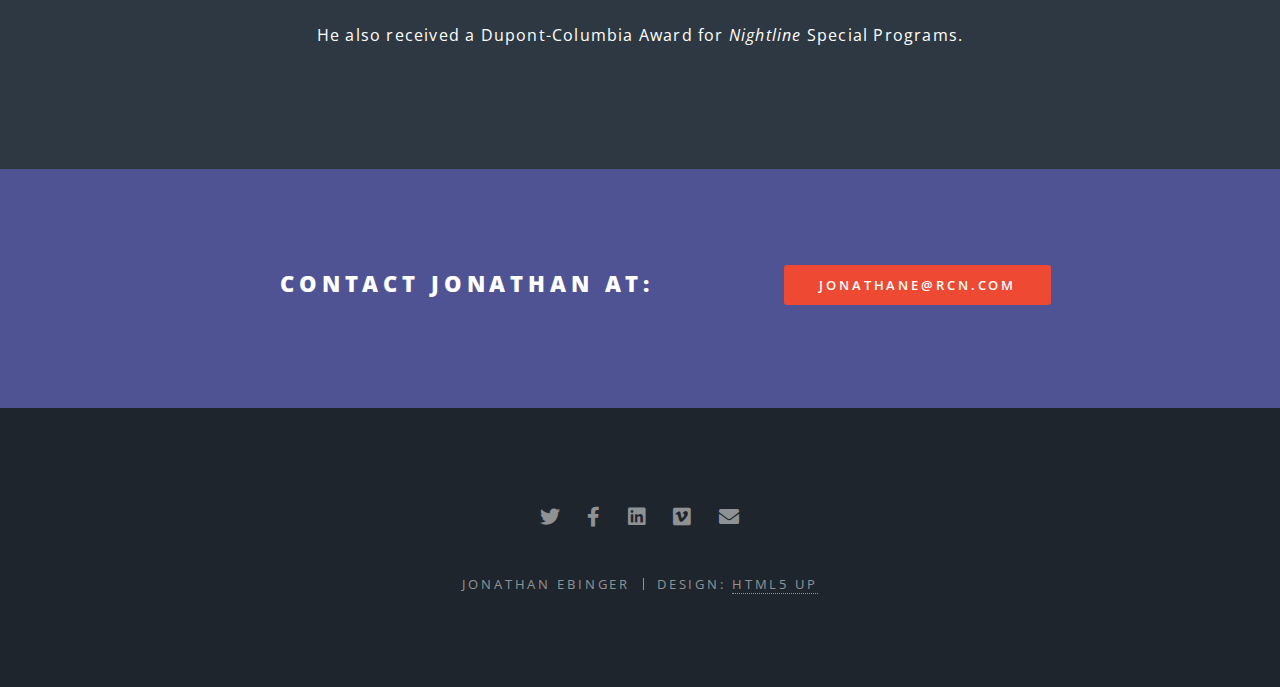
==== commit 80bd320d: "edit bio" ====
--- a/index.html
+++ b/index.html
@@ -59,7 +59,7 @@
 								<p>
 									Jonathan is a lecturer at the George Washington School of Media and Public Affairs. 
 									He works with students navigating from legacy to visual news media. 
-									He teaches writing for visual, focusing primarily on broadcast television. 
+									He teaches writing for visual media, focusing primarily on broadcast television. 
 									In addition, he continues to teach a history of news class that examines the parallel advances of the 20th century alongside the evolution of television news coverage. 
 									Jonathan created this history class for the online student community.
 								</p>
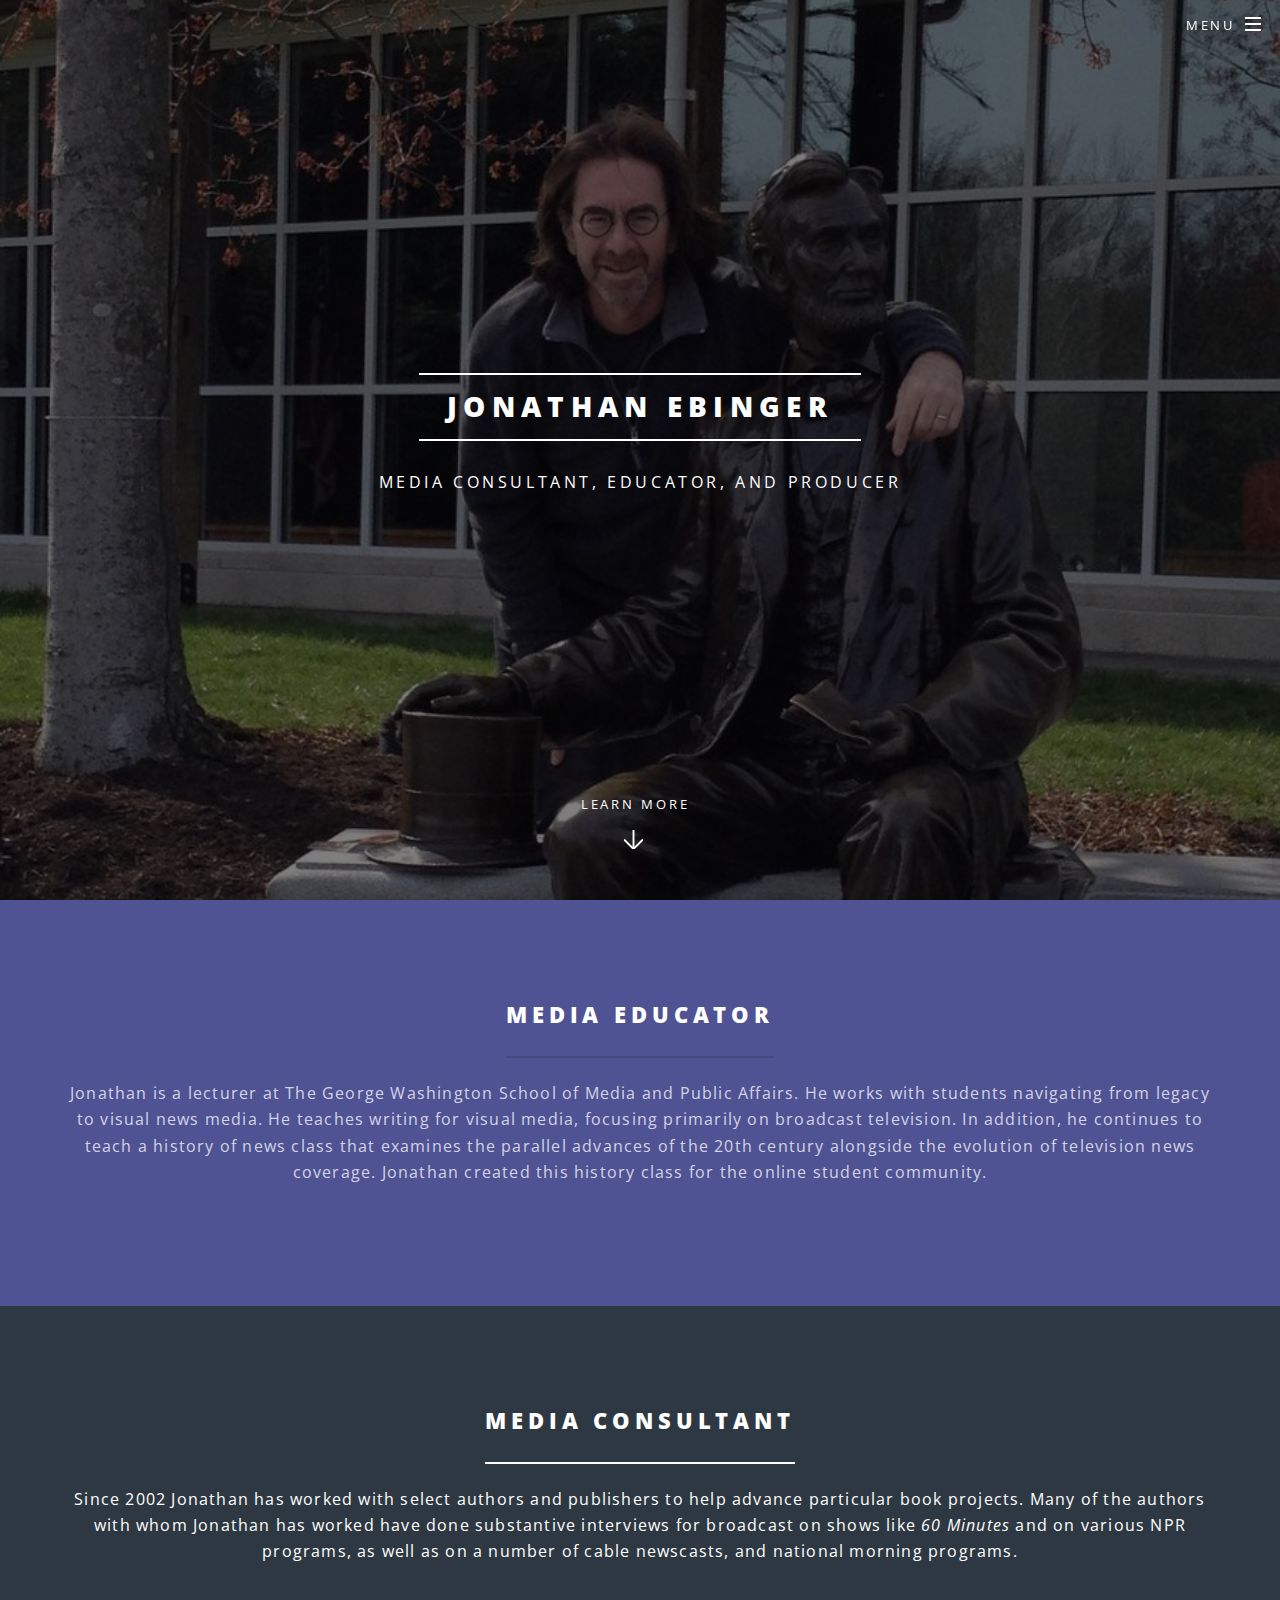
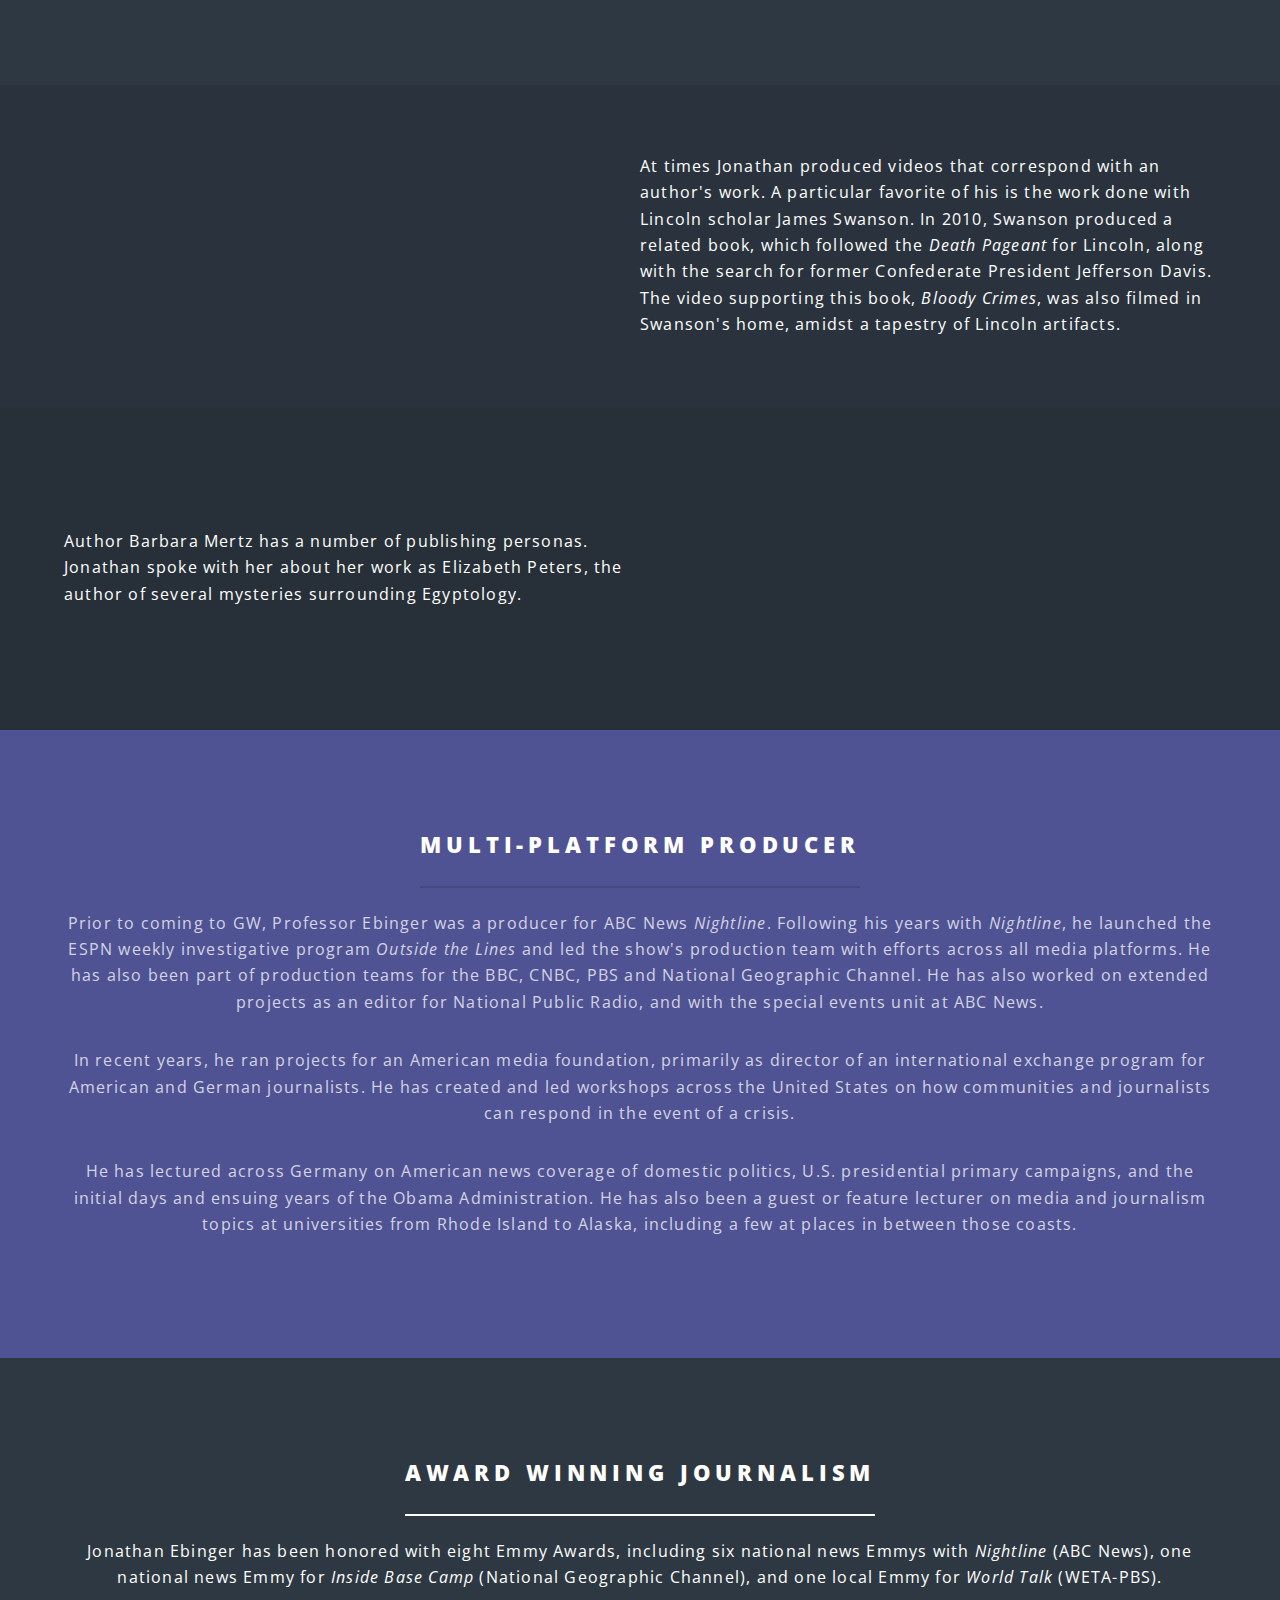
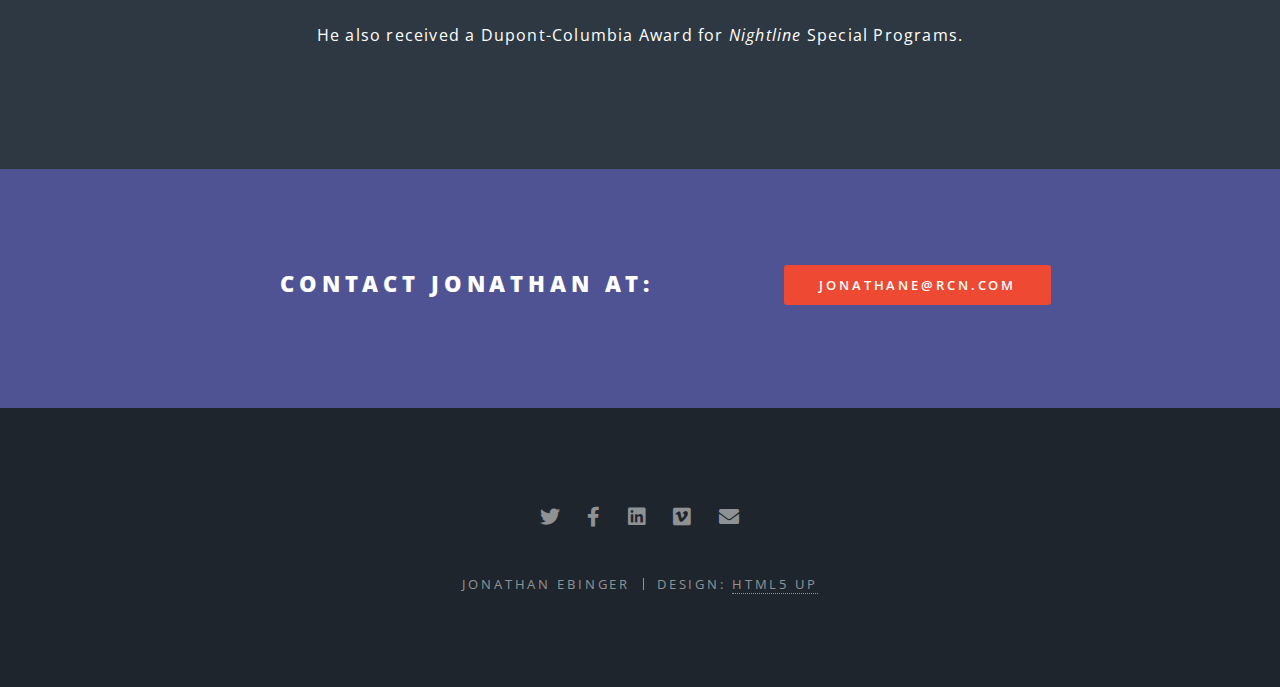
==== commit 35c1f689: "Update index.html" ====
--- a/index.html
+++ b/index.html
@@ -57,7 +57,7 @@
 							<header class="major">
 								<h2>Media Educator</h2>
 								<p>
-									Jonathan is a lecturer at the George Washington School of Media and Public Affairs. 
+									Jonathan is a lecturer at The George Washington School of Media and Public Affairs. 
 									He works with students navigating from legacy to visual news media. 
 									He teaches writing for visual media, focusing primarily on broadcast television. 
 									In addition, he continues to teach a history of news class that examines the parallel advances of the 20th century alongside the evolution of television news coverage. 
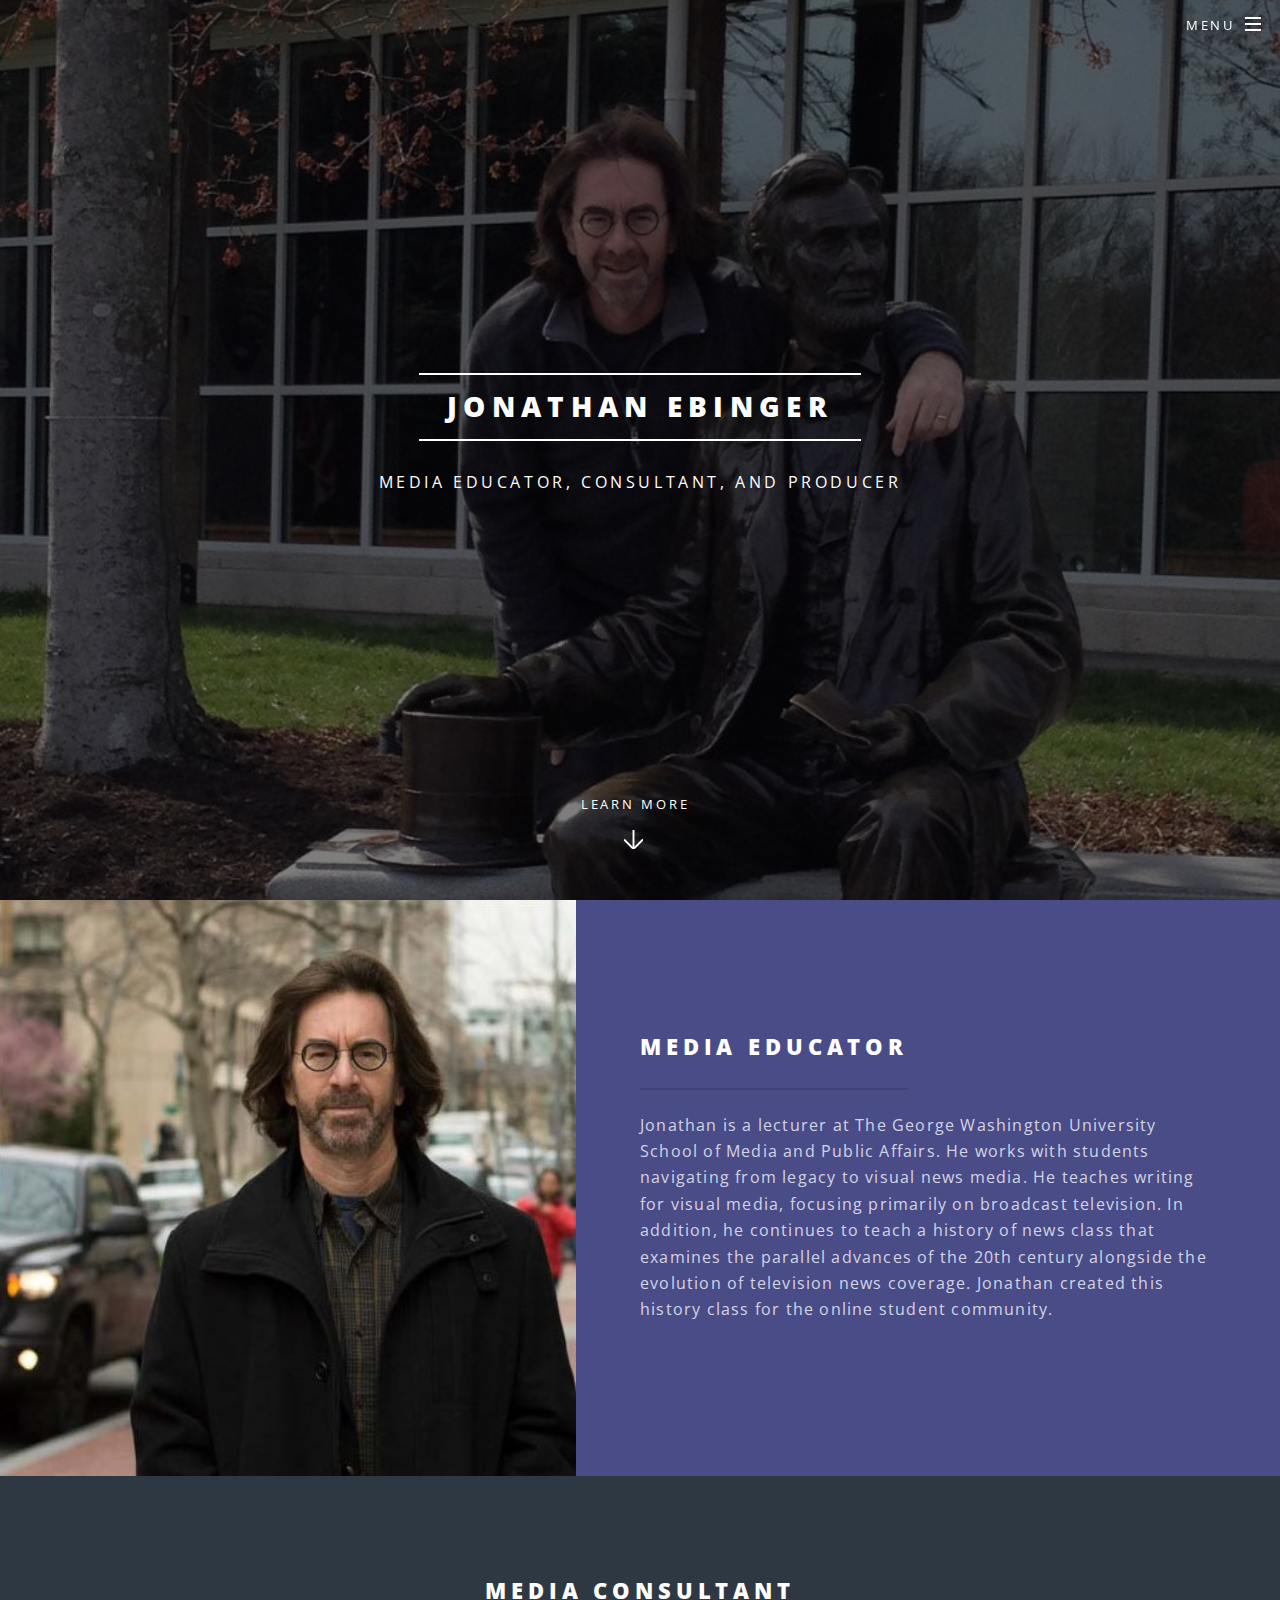
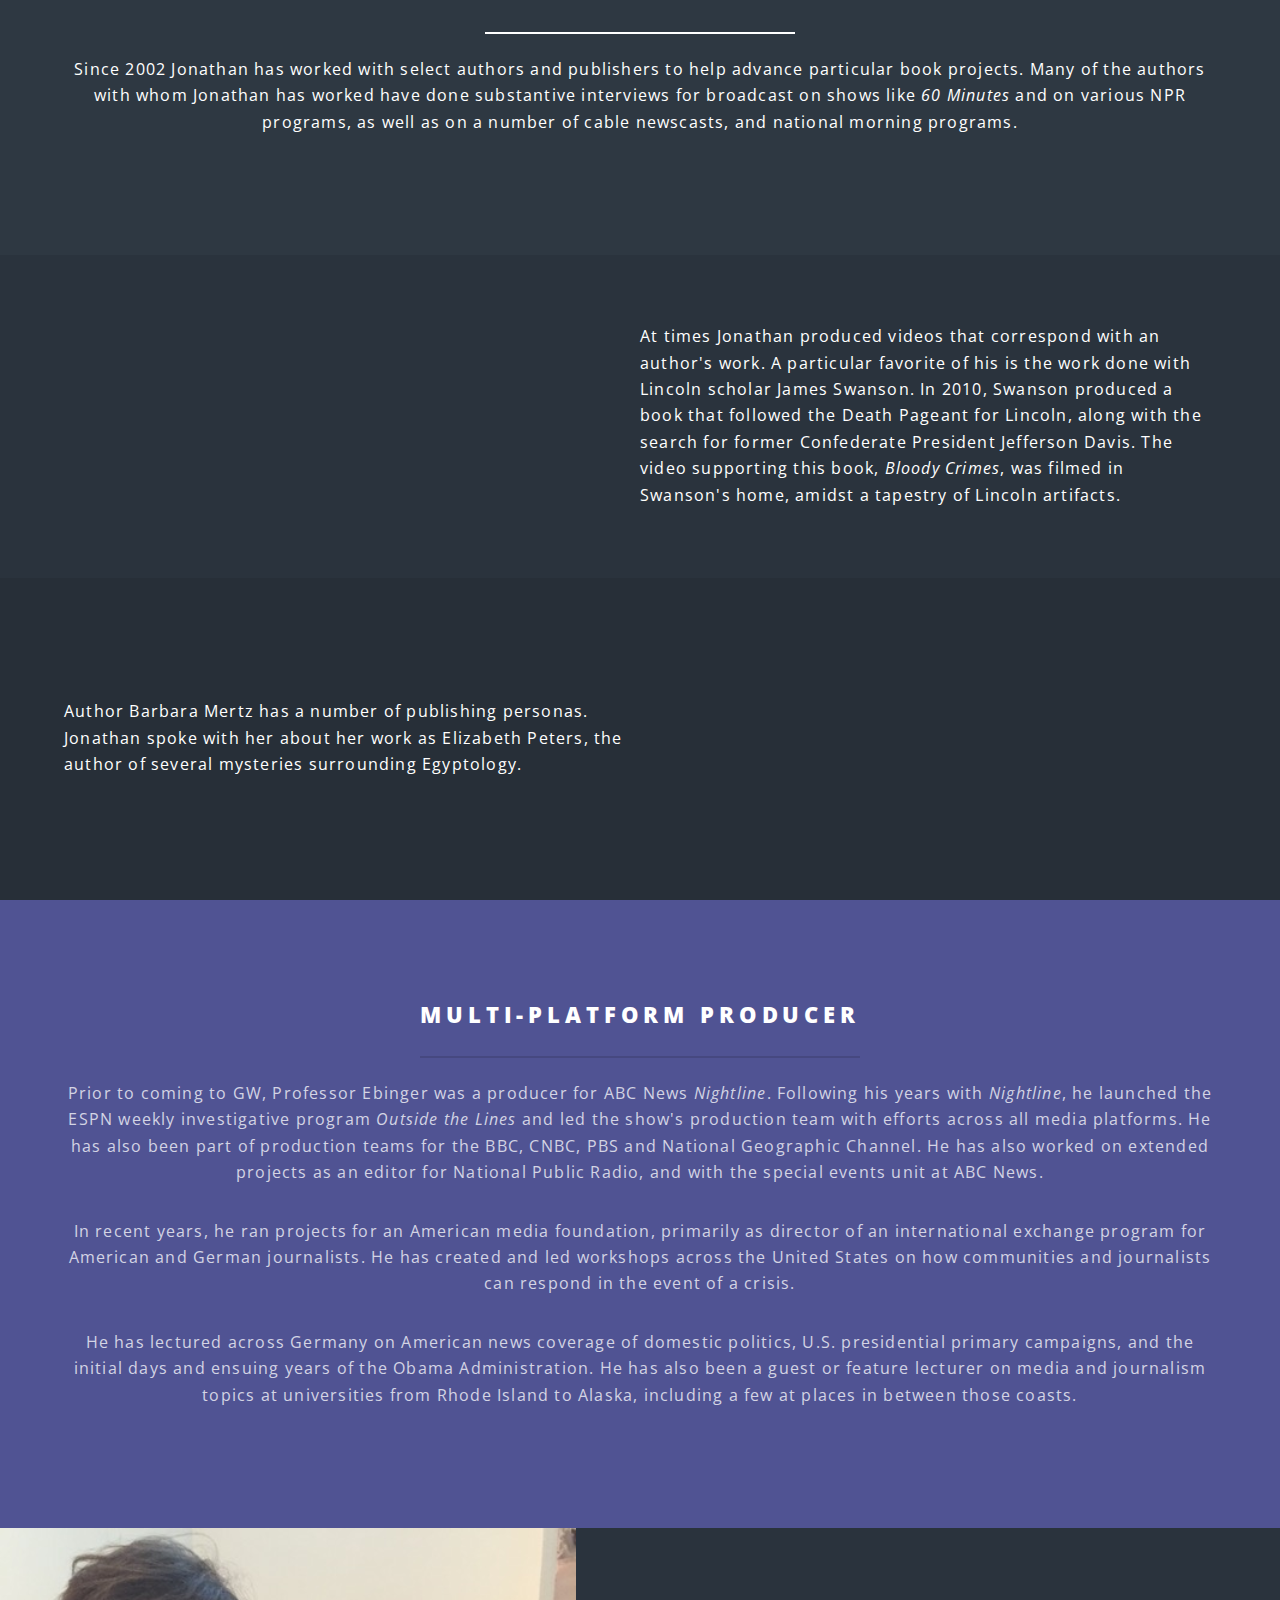
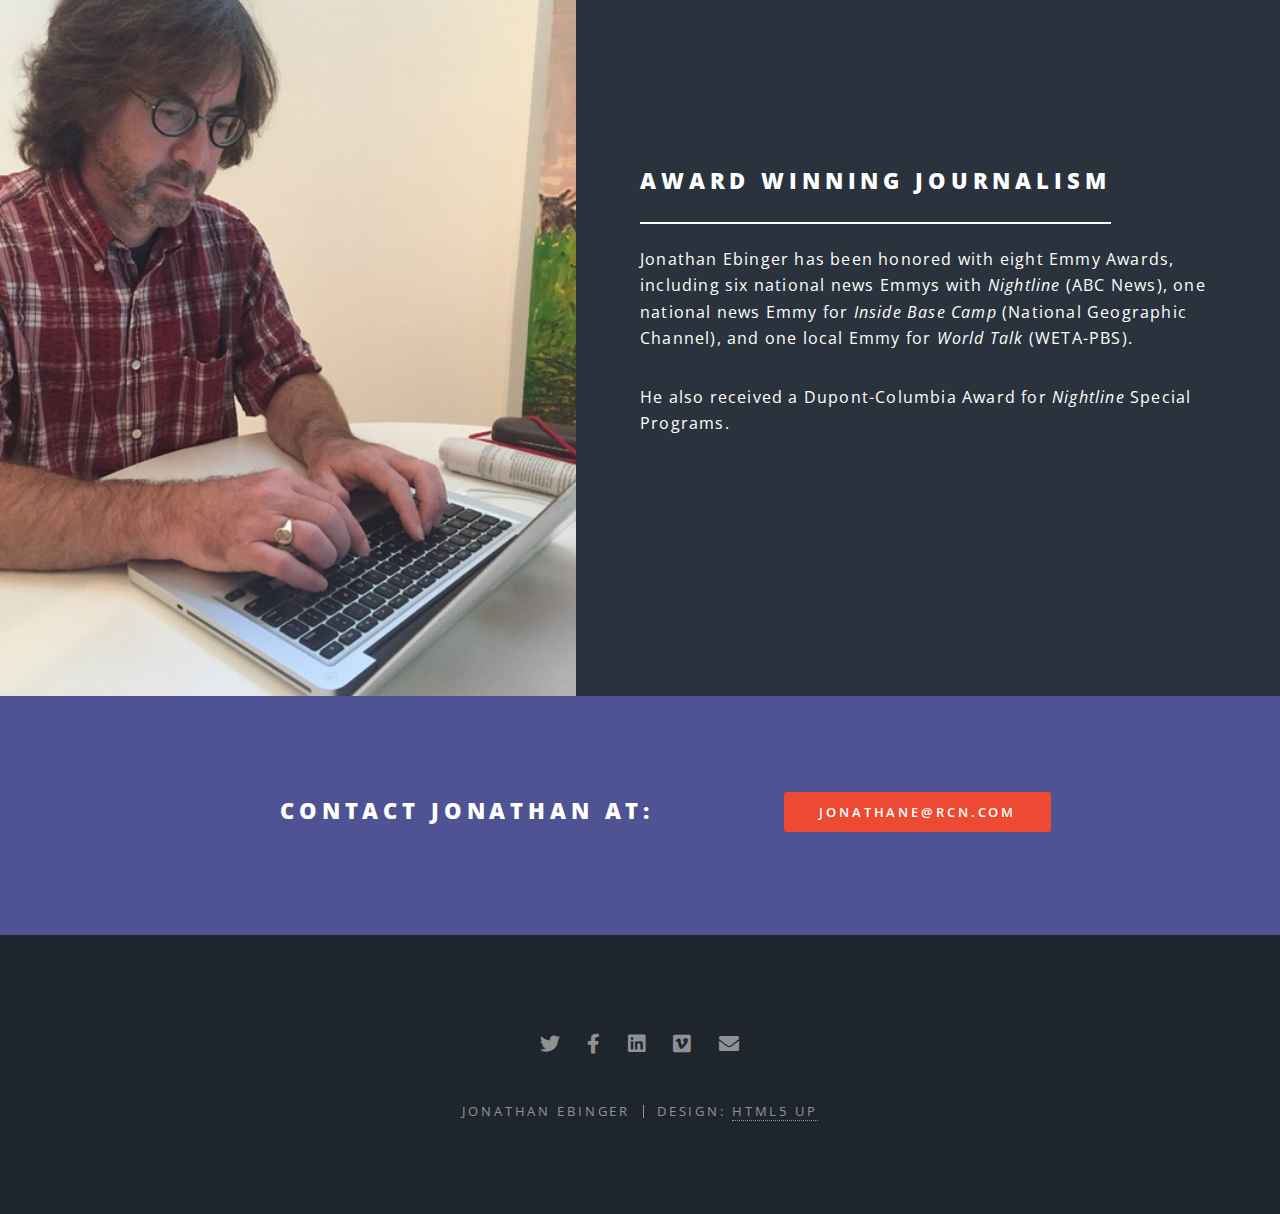
==== commit 7536fb45: "add images" ====
--- a/index.html
+++ b/index.html
@@ -4,7 +4,7 @@
 	html5up.net | @ajlkn
 	Free for personal and commercial use under the CCA 3.0 license (html5up.net/license)
 
-	Edited for Jonathan Ebinger by Ethan Ebinger
+	Edited by Ethan Ebinger
 	July 2020
 -->
 <html>
@@ -45,26 +45,30 @@
 					<section id="banner">
 						<div class="inner">
 							<h2>Jonathan Ebinger</h2>
-							<p>Media Consultant, Educator, and Producer</p>
+							<p>Media Educator, Consultant, and Producer</p>
 						</div>
 						<a href="#about" class="more scrolly">Learn More</a>
 					</section>
 
-
 				<!-- 1 -->
-					<section id="about" class="wrapper style3 special">
-						<div class="inner">
-							<header class="major">
-								<h2>Media Educator</h2>
-								<p>
-									Jonathan is a lecturer at The George Washington School of Media and Public Affairs. 
-									He works with students navigating from legacy to visual news media. 
-									He teaches writing for visual media, focusing primarily on broadcast television. 
-									In addition, he continues to teach a history of news class that examines the parallel advances of the 20th century alongside the evolution of television news coverage. 
-									Jonathan created this history class for the online student community.
-								</p>
-							</header>
-						</div>
+					<section id="about" class="wrapper style3 alt">
+						<section class="spotlight">
+							<div class="image">
+								<img src="images/je_portrait_sq.jpg" alt="" />
+							</div>
+							<div class="content">
+								<header class="major">
+									<h2>Media Educator</h2>
+									<p>
+										Jonathan is a lecturer at The George Washington University School of Media and Public Affairs. 
+										He works with students navigating from legacy to visual news media. 
+										He teaches writing for visual media, focusing primarily on broadcast television. 
+										In addition, he continues to teach a history of news class that examines the parallel advances of the 20th century alongside the evolution of television news coverage. 
+										Jonathan created this history class for the online student community.
+									</p>
+								</header>
+							</div>
+						</section>
 					</section>
 
 				<!-- 2A -->
@@ -90,7 +94,7 @@
 								<iframe width="560" height="315" src="https://www.youtube.com/embed/AezGAiSiBCc" frameborder="0" allow="accelerometer; autoplay; encrypted-media; gyroscope; picture-in-picture" allowfullscreen></iframe>
 							</div>
 							<div class="content">
-								<p>At times Jonathan produced videos that correspond with an author's work. A particular favorite of his is the work done with Lincoln scholar James Swanson. In 2010, Swanson produced a related book, which followed the <i>Death Pageant</i> for Lincoln, along with the search for former Confederate President Jefferson Davis.  The video supporting this book, <i>Bloody Crimes</i>, was also filmed in Swanson's home, amidst a tapestry of Lincoln artifacts.</p>
+								<p>At times Jonathan produced videos that correspond with an author's work. A particular favorite of his is the work done with Lincoln scholar James Swanson. In 2010, Swanson produced a book that followed the Death Pageant for Lincoln, along with the search for former Confederate President Jefferson Davis. The video supporting this book, <i>Bloody Crimes</i>, was filmed in Swanson's home, amidst a tapestry of Lincoln artifacts.</p>
 							</div>
 						</section>
 						<section class="spotlight">
@@ -125,9 +129,13 @@
 					</section>
 
 				<!-- 4 -->
-					<section id="section_4" class="wrapper style2 special">
-						<div class="inner">
-							<header class="major">
+					<section id="section_4" class="wrapper style2 alt">
+						<section class="spotlight">
+							<div class="image">
+								<img src="images/laptop.jpeg" alt="" />
+							</div>
+							<div class="content">
+								<header class="major">
 								<h2>Award Winning Journalism</h2>
 								<p>
 									Jonathan Ebinger has been honored with eight Emmy Awards, including six national 
@@ -138,7 +146,8 @@
 									He also received a Dupont-Columbia Award for <i>Nightline</i> Special Programs.
 								</p>
 							</header>
-						</div>
+							</div>
+						</section>
 					</section>
 
 				<!-- Contact -->
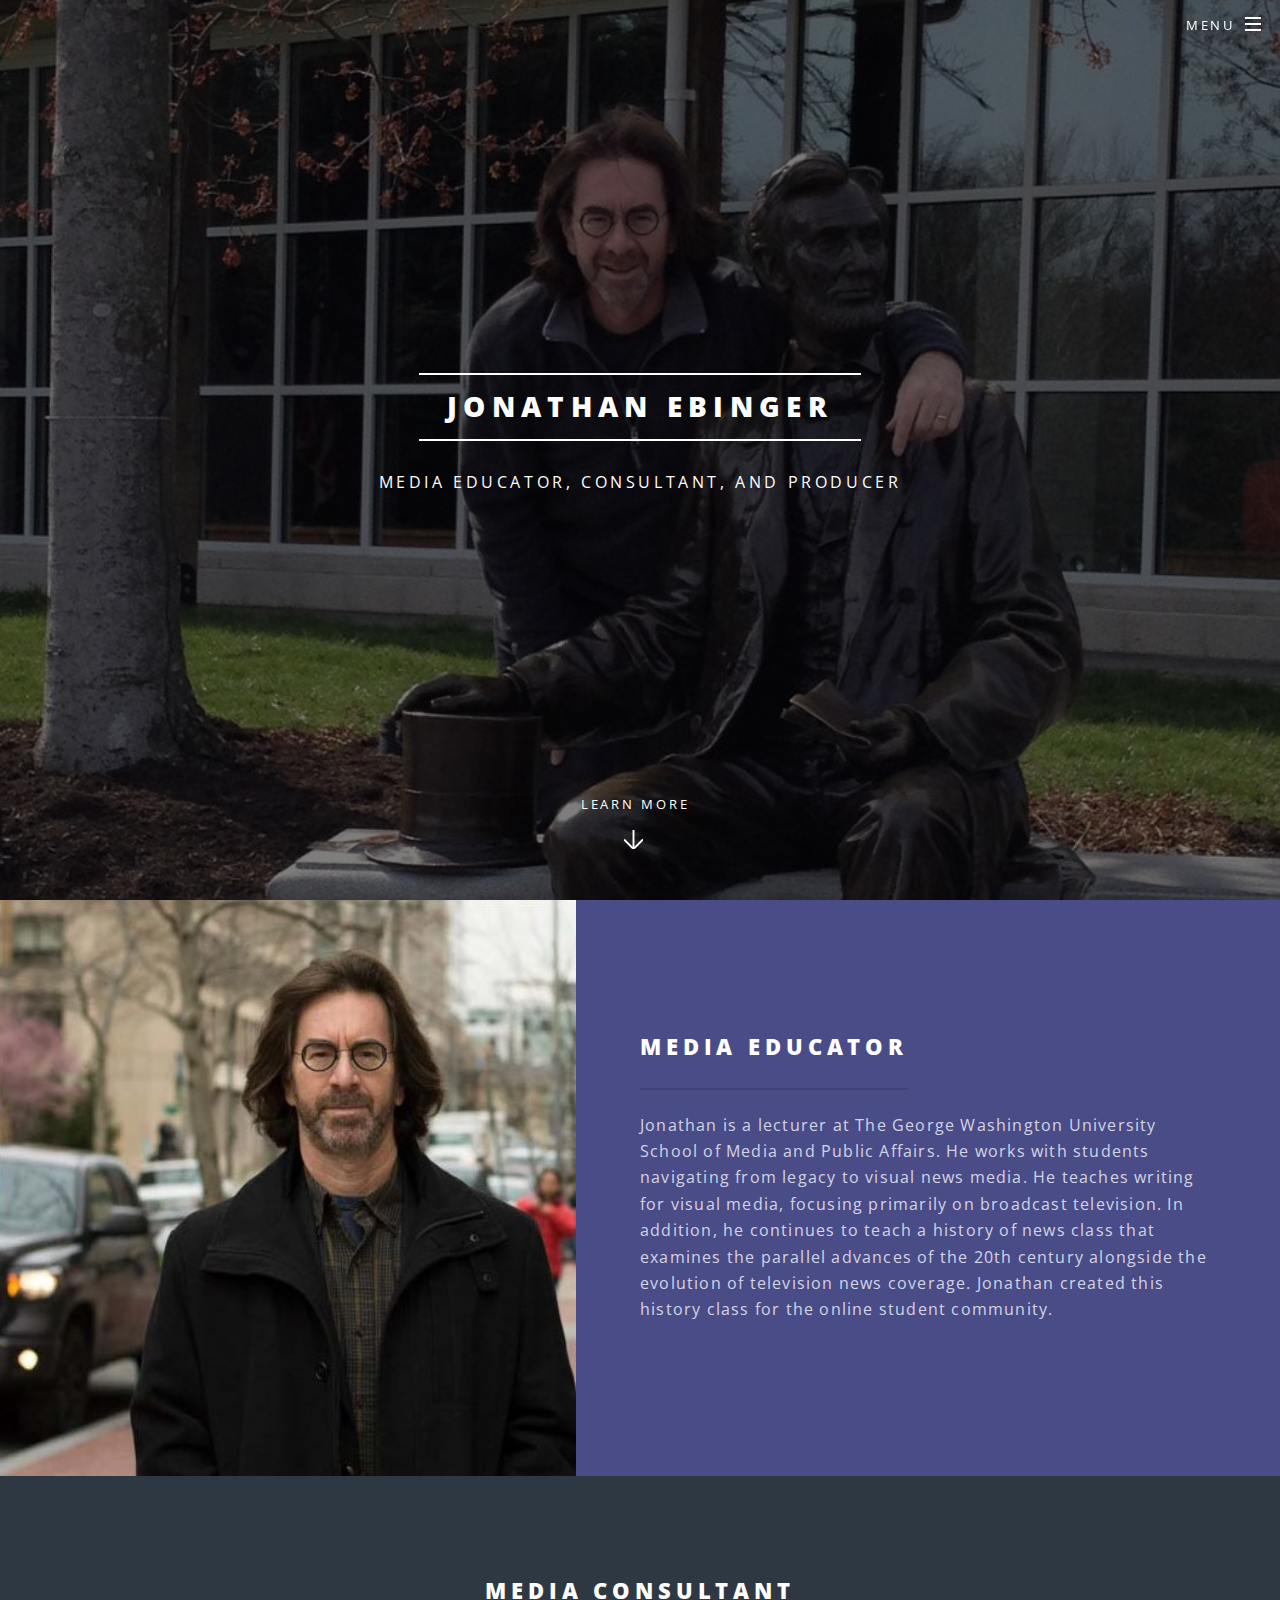
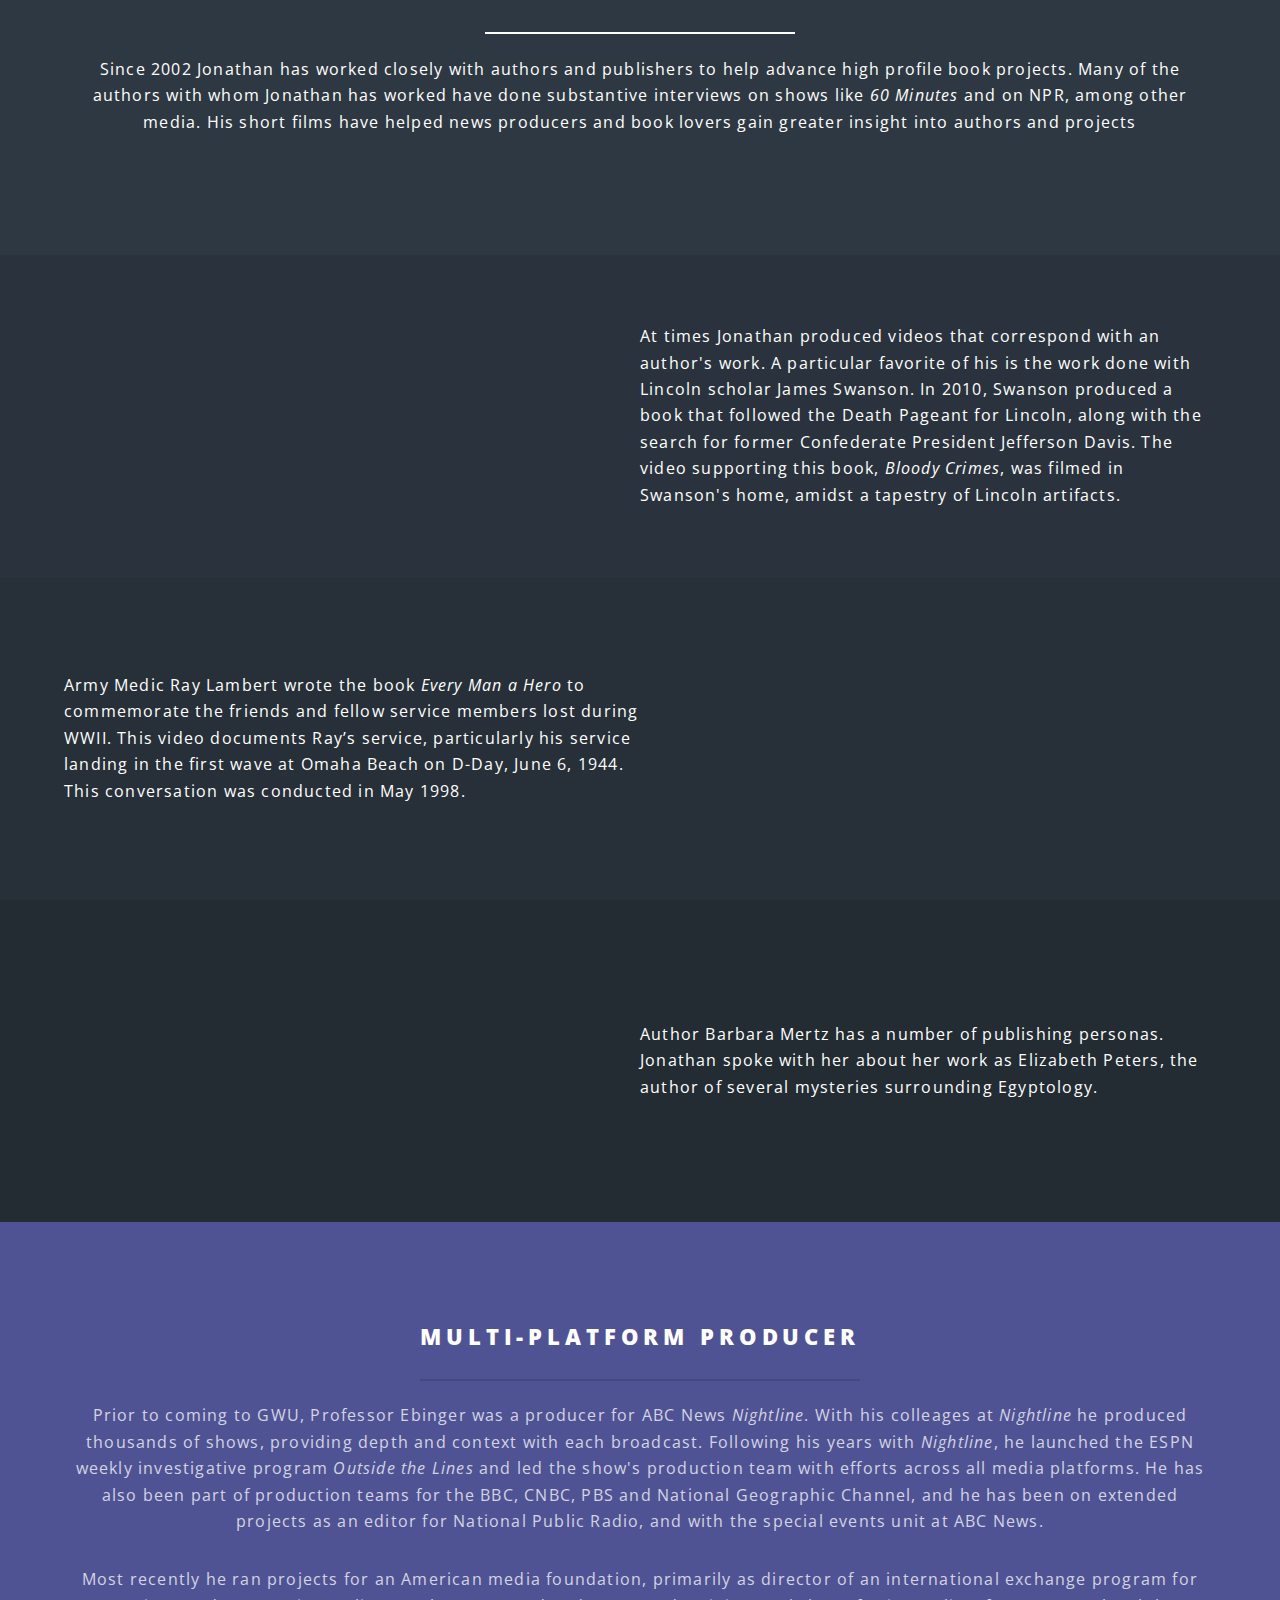
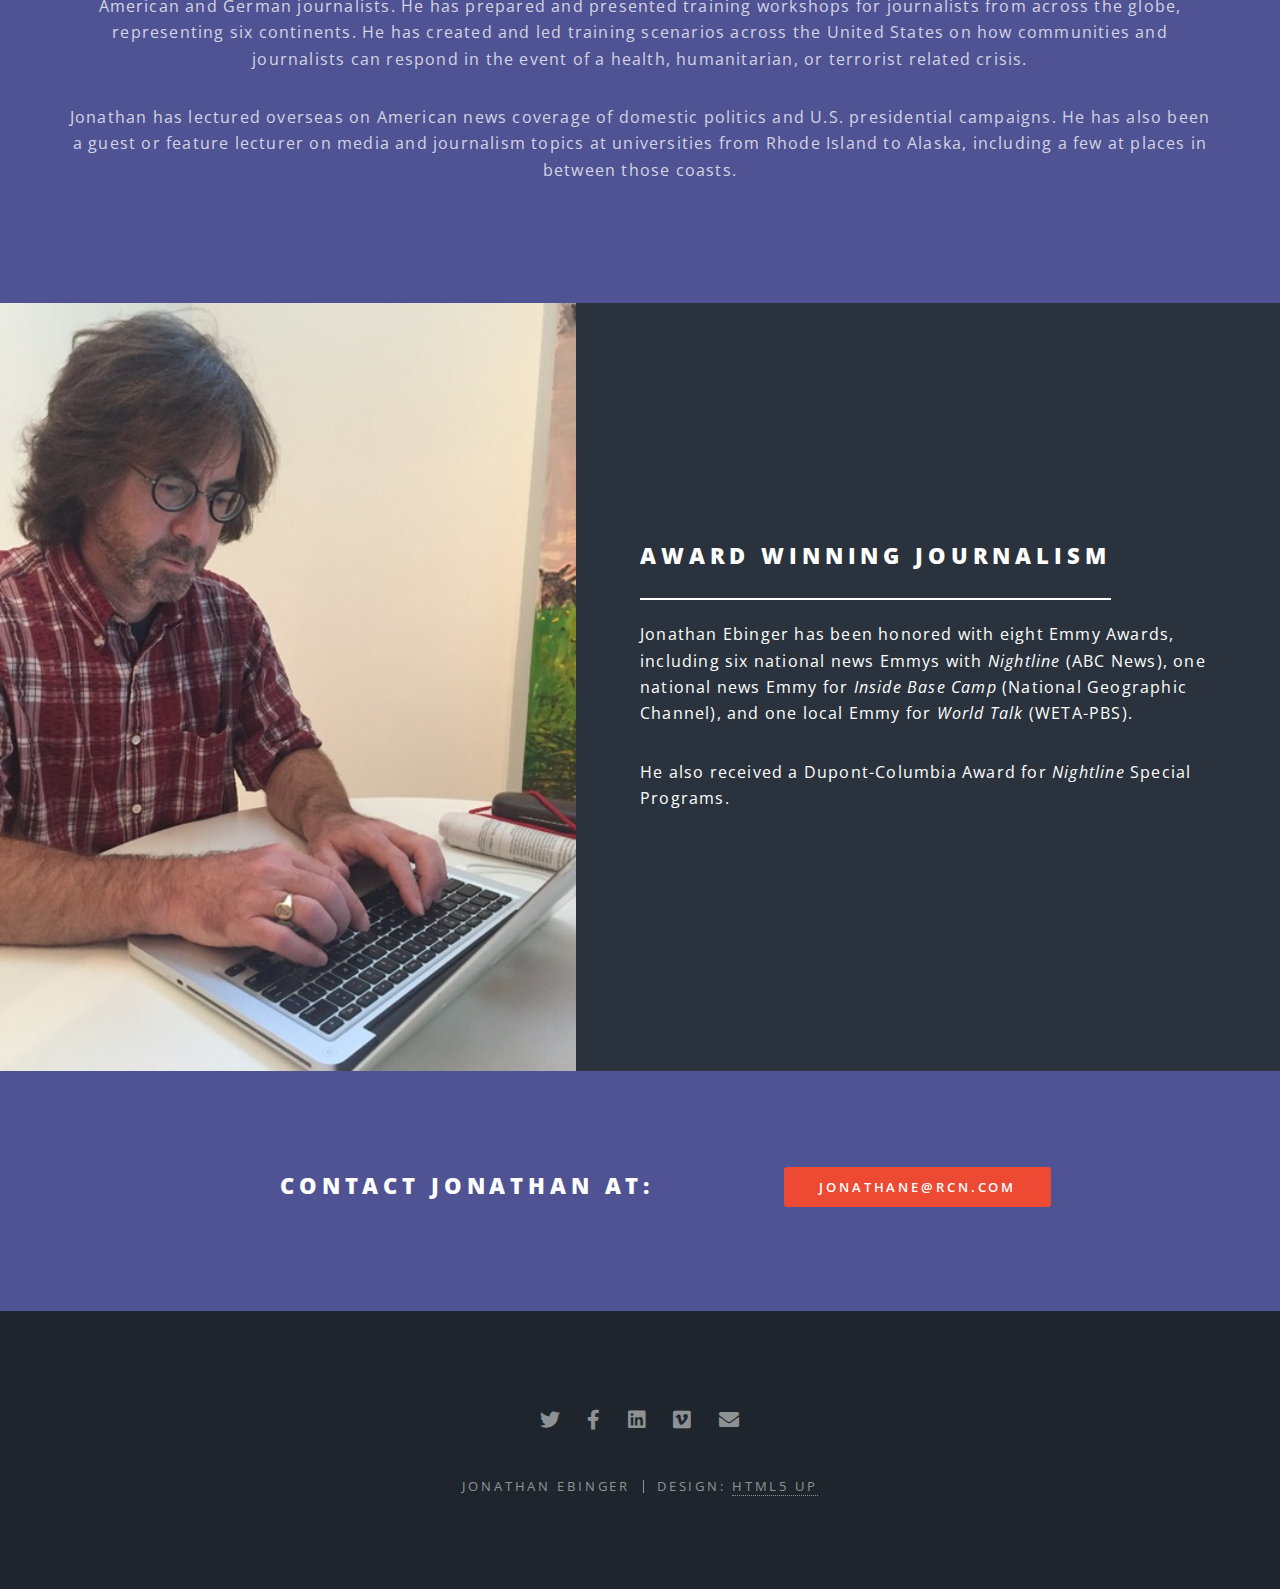
==== commit 86c559cf: "update bio text" ====
--- a/index.html
+++ b/index.html
@@ -76,8 +76,7 @@
 						<div class="inner">
 							<header class="major">
 								<h2>Media Consultant</h2>
-								<p>Since 2002 Jonathan has worked with select authors and publishers to help advance particular book projects.  Many of the authors with whom Jonathan has worked have done substantive interviews for broadcast on shows like <i>60 Minutes</i> and on various NPR programs, as well as on a number of cable newscasts, and national morning programs.</p>
-								<!--<a href="http://www.jameslswanson.com/manhuntMID.wmv">http://www.jameslswanson.com/manhuntMID.wmv</a>-->
+								<p>Since 2002 Jonathan has worked closely with authors and publishers to help advance high profile book projects. Many of the authors with whom Jonathan has worked have done substantive interviews on shows like <i>60 Minutes</i> and on NPR, among other media. His short films have helped news producers and book lovers gain greater insight into authors and projects</p>
 							</header>
 						</div>
 					</section>
@@ -99,6 +98,14 @@
 						</section>
 						<section class="spotlight">
 							<div class="image">
+								<iframe width="560" height="315" src="https://www.youtube.com/embed/eza_4Xltvq8" frameborder="0" allow="accelerometer; autoplay; encrypted-media; gyroscope; picture-in-picture" allowfullscreen></iframe>
+							</div>
+							<div class="content">
+								<p>Army Medic Ray Lambert wrote the book <i>Every Man a Hero</i> to commemorate the friends and fellow service members lost during WWII. This video documents Ray’s service, particularly his service landing in the first wave at Omaha Beach on D-Day, June 6, 1944. This conversation was conducted in May 1998. </p>
+							</div>
+						</section>
+						<section class="spotlight">
+							<div class="image">
 								<iframe width="560" height="315" src="https://www.youtube.com/embed/BEJ8MV55b9o" frameborder="0" allow="accelerometer; autoplay; encrypted-media; gyroscope; picture-in-picture" allowfullscreen></iframe>
 							</div>
 							<div class="content">
@@ -113,16 +120,14 @@
 							<header class="major">
 								<h2>Multi-Platform Producer</h2>
 								<p>
-									Prior to coming to GW, Professor Ebinger was a producer for ABC News <i>Nightline</i>. 
-									Following his years with <i>Nightline</i>, he launched the ESPN weekly investigative program <i>Outside the Lines</i> and led the show's production team with efforts across all media platforms. 
-									He has also been part of production teams for the BBC, CNBC, PBS and National Geographic Channel. 
-									He has also worked on extended projects as an editor for National Public Radio, and with the special events unit at ABC News.
+									Prior to coming to GWU, Professor Ebinger was a producer for ABC News <i>Nightline</i>. With his colleages at <i>Nightline</i> he produced thousands of shows, providing depth and context with each broadcast. Following his years with <i>Nightline</i>, he launched the ESPN weekly investigative program <i>Outside the Lines</i> and led the show's production team with efforts across all media platforms. 
+									He has also been part of production teams for the BBC, CNBC, PBS and National Geographic Channel, and he has been on extended projects as an editor for National Public Radio, and with the special events unit at ABC News.
 								</p>
 								<p>
-									In recent years, he ran projects for an American media foundation, primarily as director of an international exchange program for American and German journalists. He has created and led workshops across the United States on how communities and journalists can respond in the event of a crisis.
+									Most recently he ran projects for an American media foundation, primarily as director of an international exchange program for American and German journalists. He has prepared and presented training workshops for journalists from across the globe, representing six continents. He has created and led training scenarios across the United States on how communities and journalists can respond in the event of a health, humanitarian, or terrorist related crisis.
 								</p>
 								<p>
-									He has lectured across Germany on American news coverage of domestic politics, U.S. presidential primary campaigns, and the initial days and ensuing years of the Obama Administration. He has also been a guest or feature lecturer on media and journalism topics at universities from Rhode Island to Alaska, including a few at places in between those coasts. 
+									Jonathan has lectured overseas on American news coverage of domestic politics and U.S. presidential campaigns. He has also been a guest or feature lecturer on media and journalism topics at universities from Rhode Island to Alaska, including a few at places in between those coasts. 
 								</p>
 							</header>
 						</div>
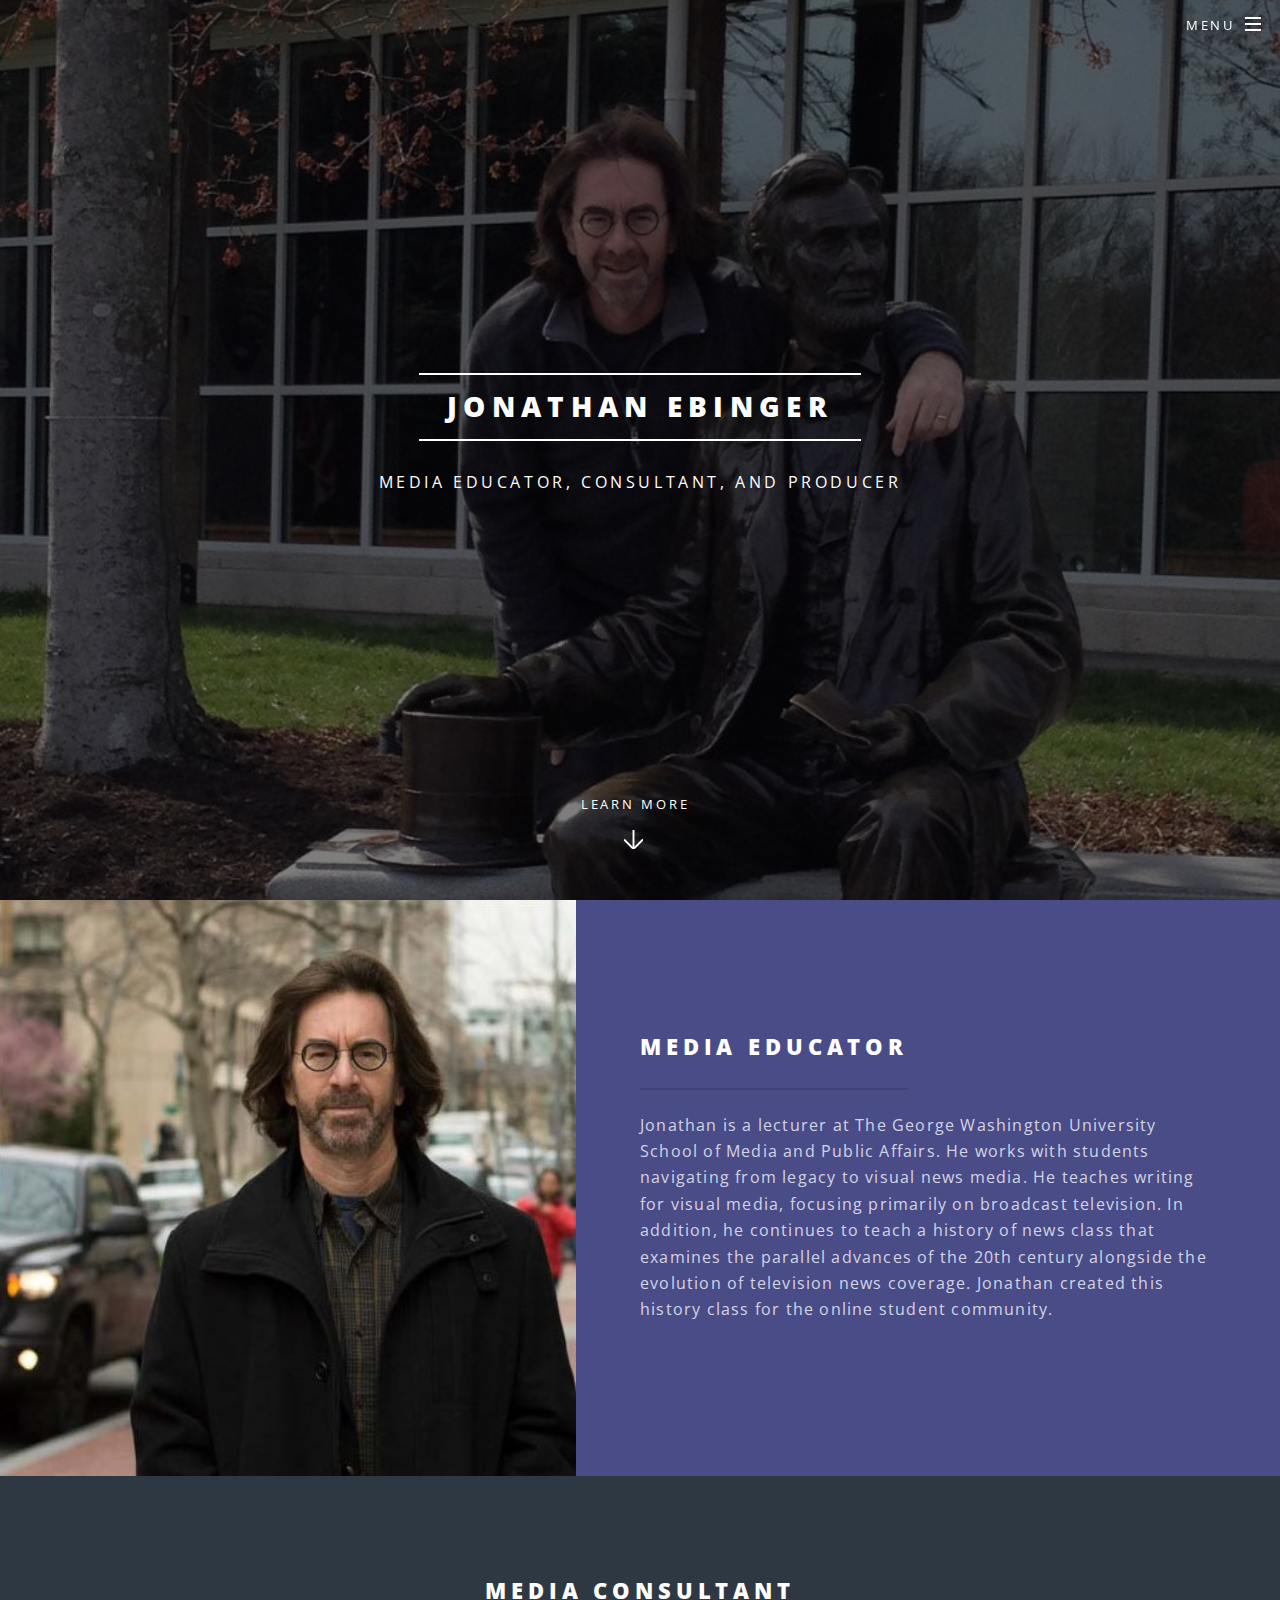
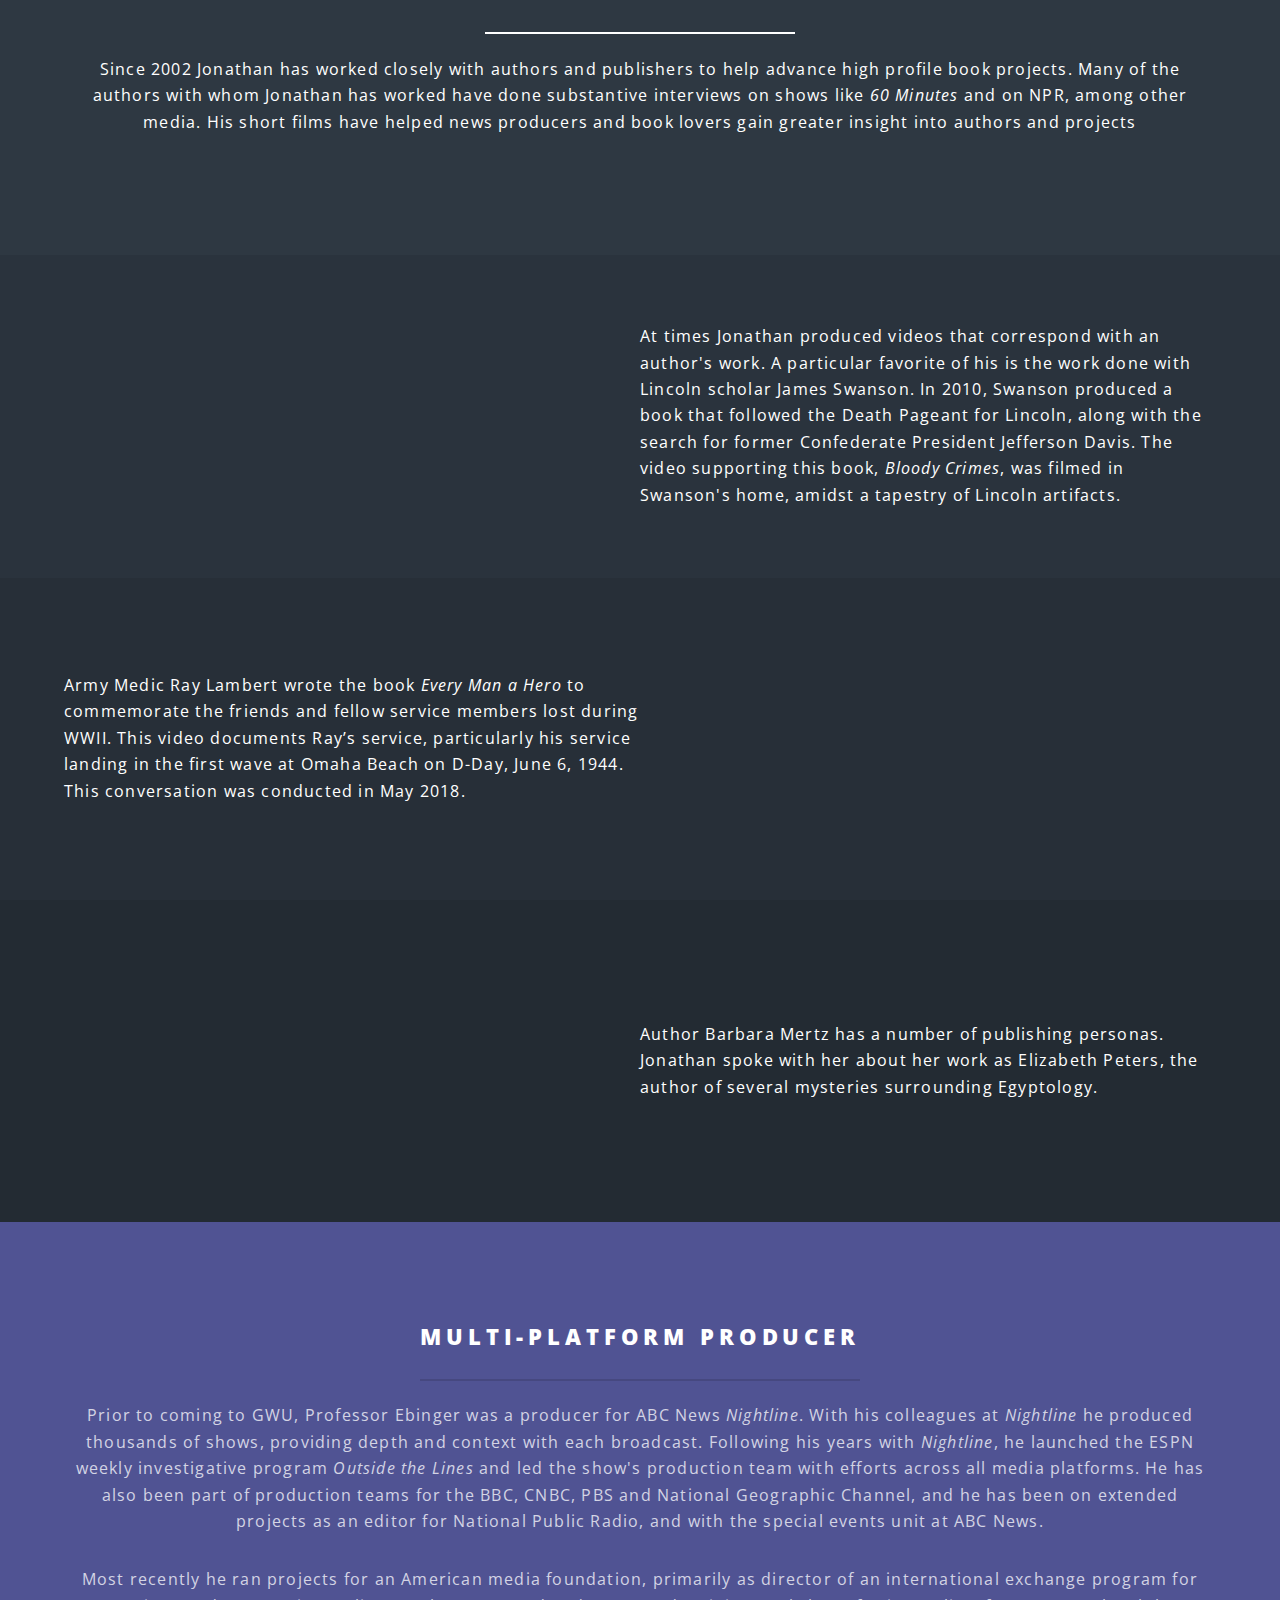
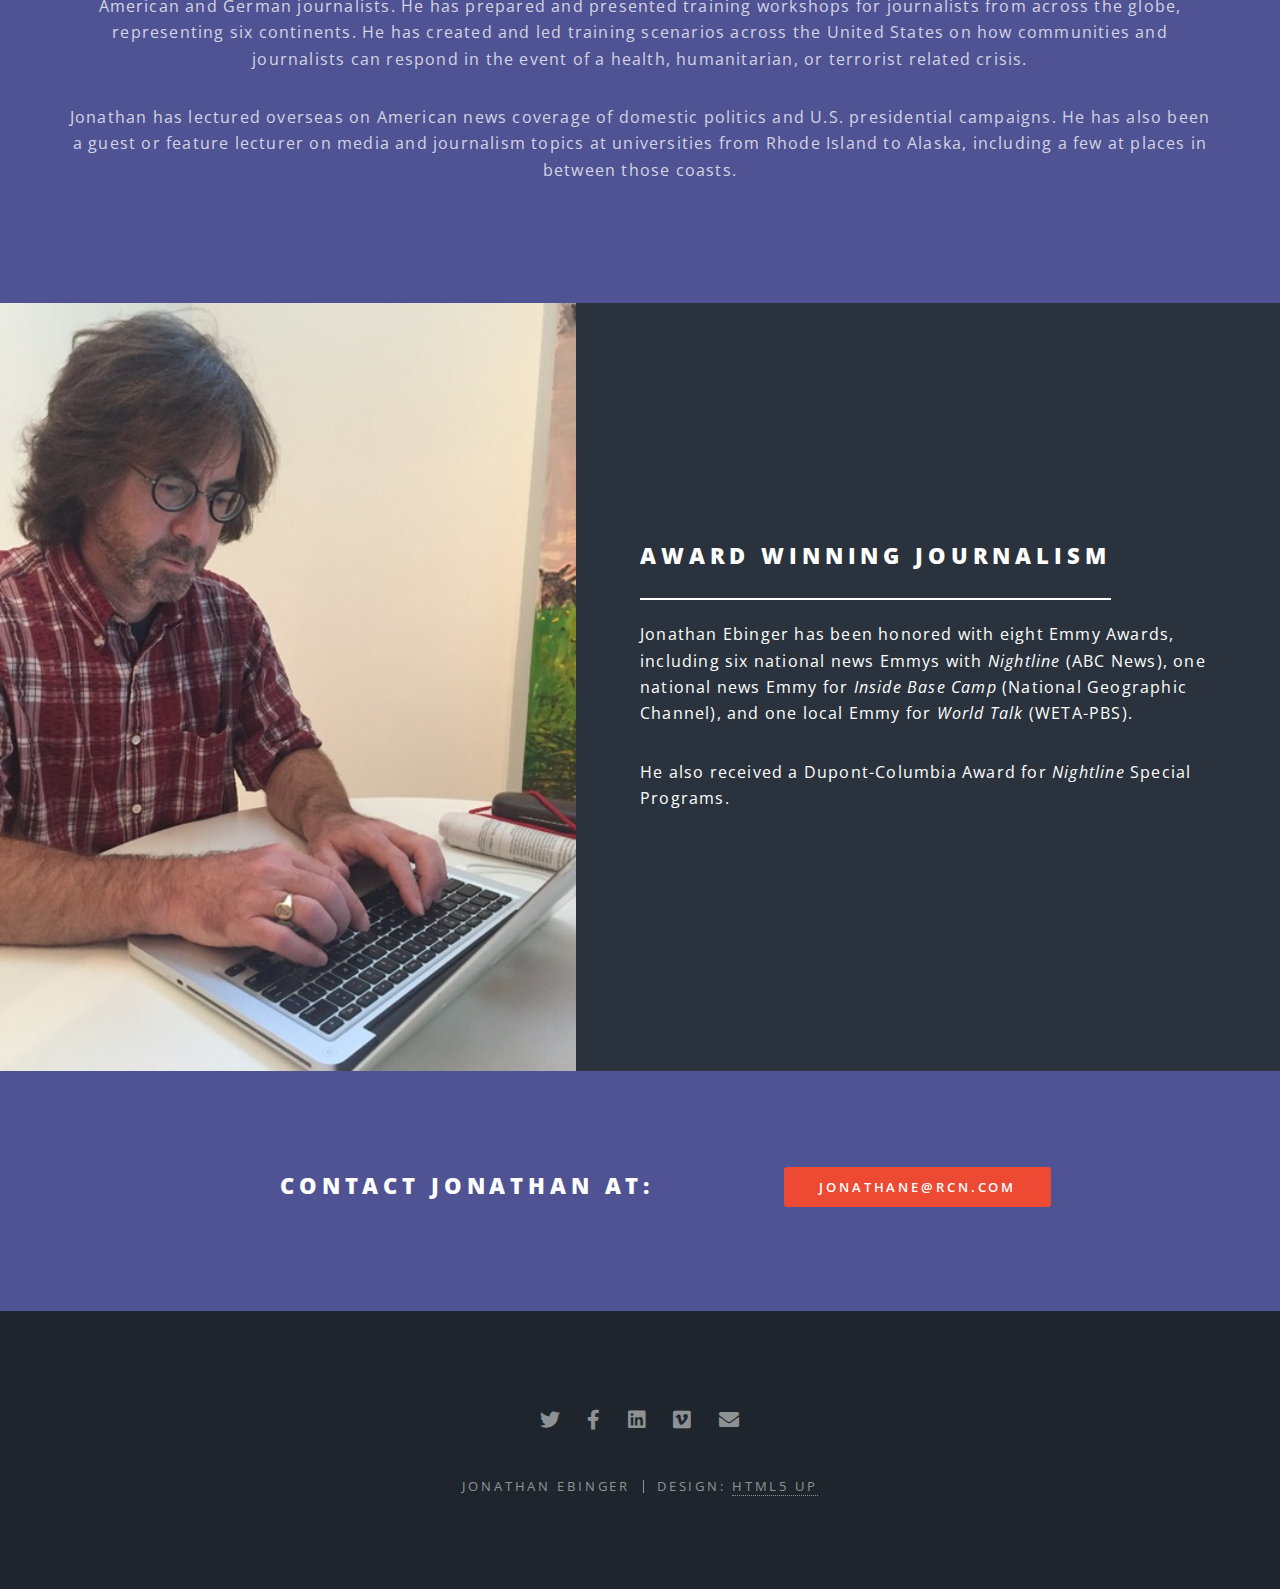
==== commit 840ddcf8: "update bio" ====
--- a/index.html
+++ b/index.html
@@ -101,7 +101,7 @@
 								<iframe width="560" height="315" src="https://www.youtube.com/embed/eza_4Xltvq8" frameborder="0" allow="accelerometer; autoplay; encrypted-media; gyroscope; picture-in-picture" allowfullscreen></iframe>
 							</div>
 							<div class="content">
-								<p>Army Medic Ray Lambert wrote the book <i>Every Man a Hero</i> to commemorate the friends and fellow service members lost during WWII. This video documents Ray’s service, particularly his service landing in the first wave at Omaha Beach on D-Day, June 6, 1944. This conversation was conducted in May 1998. </p>
+								<p>Army Medic Ray Lambert wrote the book <i>Every Man a Hero</i> to commemorate the friends and fellow service members lost during WWII. This video documents Ray’s service, particularly his service landing in the first wave at Omaha Beach on D-Day, June 6, 1944. This conversation was conducted in May 2018.</p>
 							</div>
 						</section>
 						<section class="spotlight">
@@ -120,7 +120,7 @@
 							<header class="major">
 								<h2>Multi-Platform Producer</h2>
 								<p>
-									Prior to coming to GWU, Professor Ebinger was a producer for ABC News <i>Nightline</i>. With his colleages at <i>Nightline</i> he produced thousands of shows, providing depth and context with each broadcast. Following his years with <i>Nightline</i>, he launched the ESPN weekly investigative program <i>Outside the Lines</i> and led the show's production team with efforts across all media platforms. 
+									Prior to coming to GWU, Professor Ebinger was a producer for ABC News <i>Nightline</i>. With his colleagues at <i>Nightline</i> he produced thousands of shows, providing depth and context with each broadcast. Following his years with <i>Nightline</i>, he launched the ESPN weekly investigative program <i>Outside the Lines</i> and led the show's production team with efforts across all media platforms. 
 									He has also been part of production teams for the BBC, CNBC, PBS and National Geographic Channel, and he has been on extended projects as an editor for National Public Radio, and with the special events unit at ABC News.
 								</p>
 								<p>
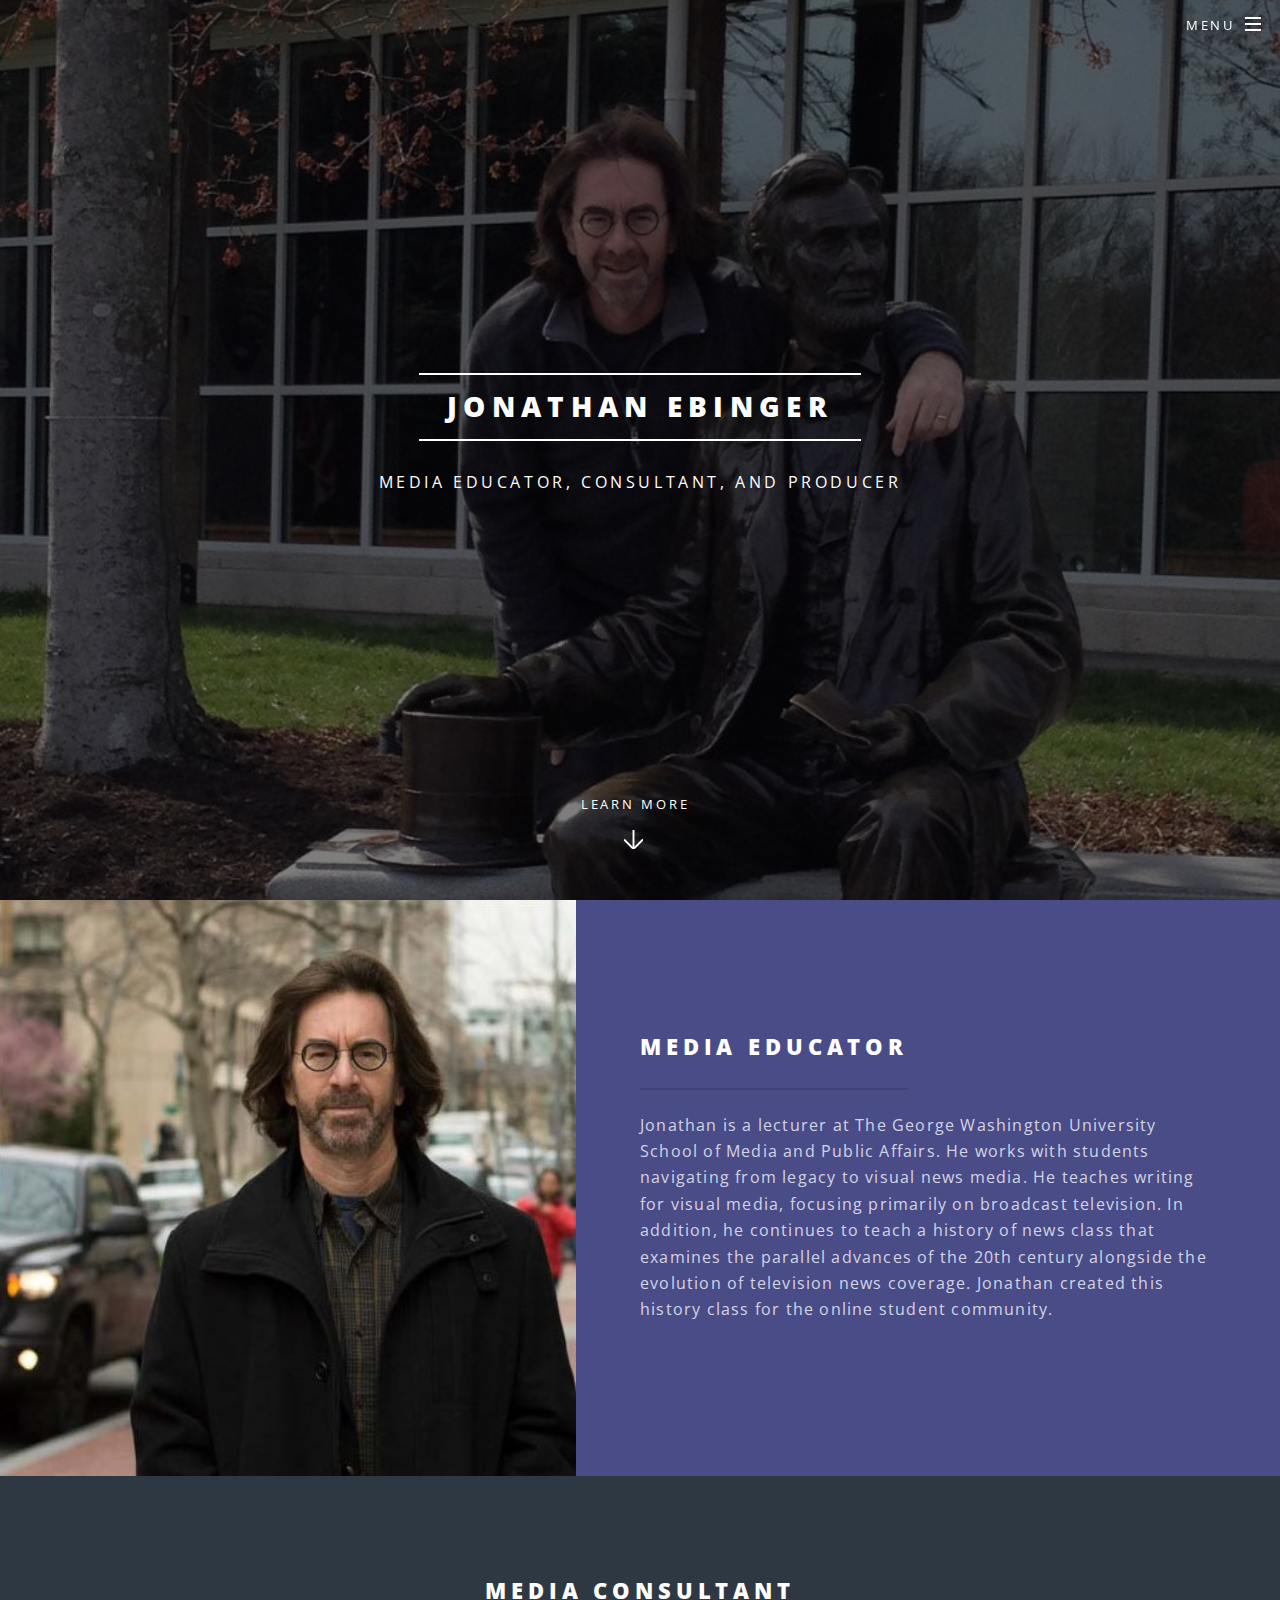
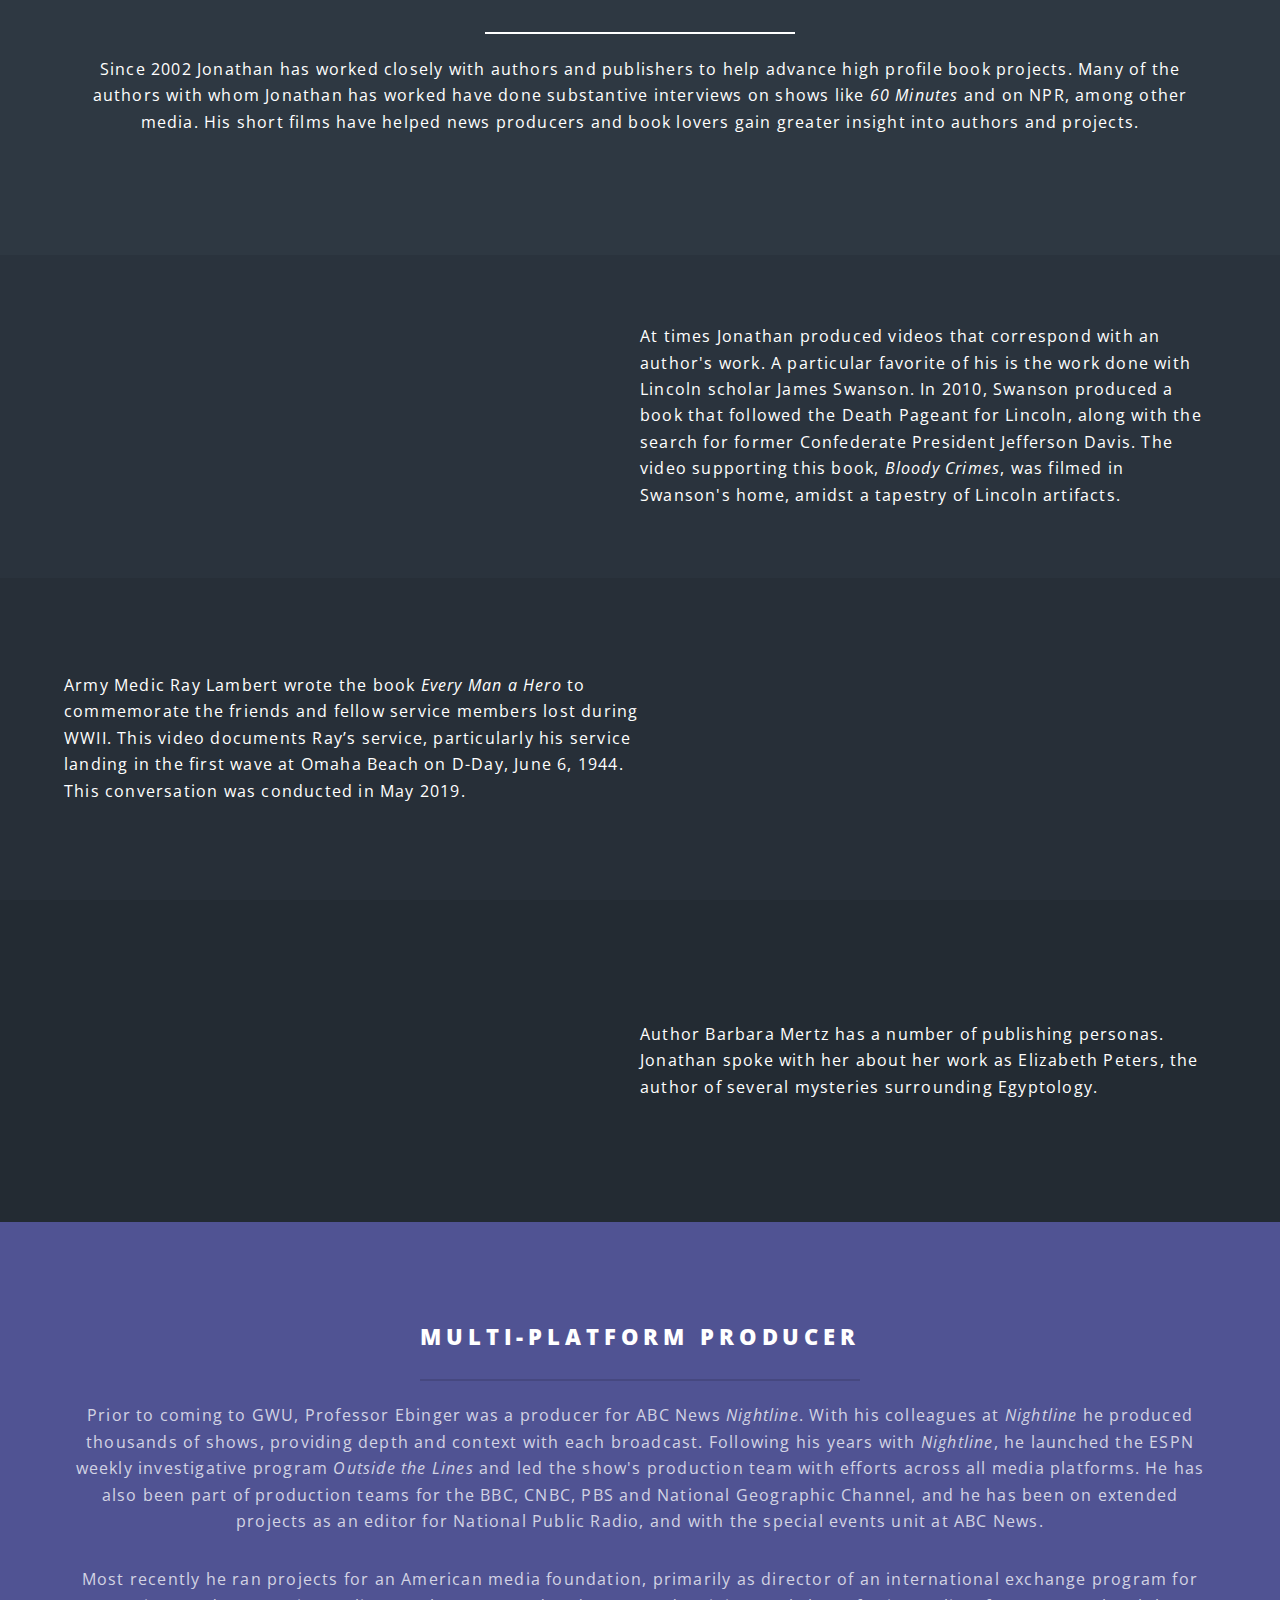
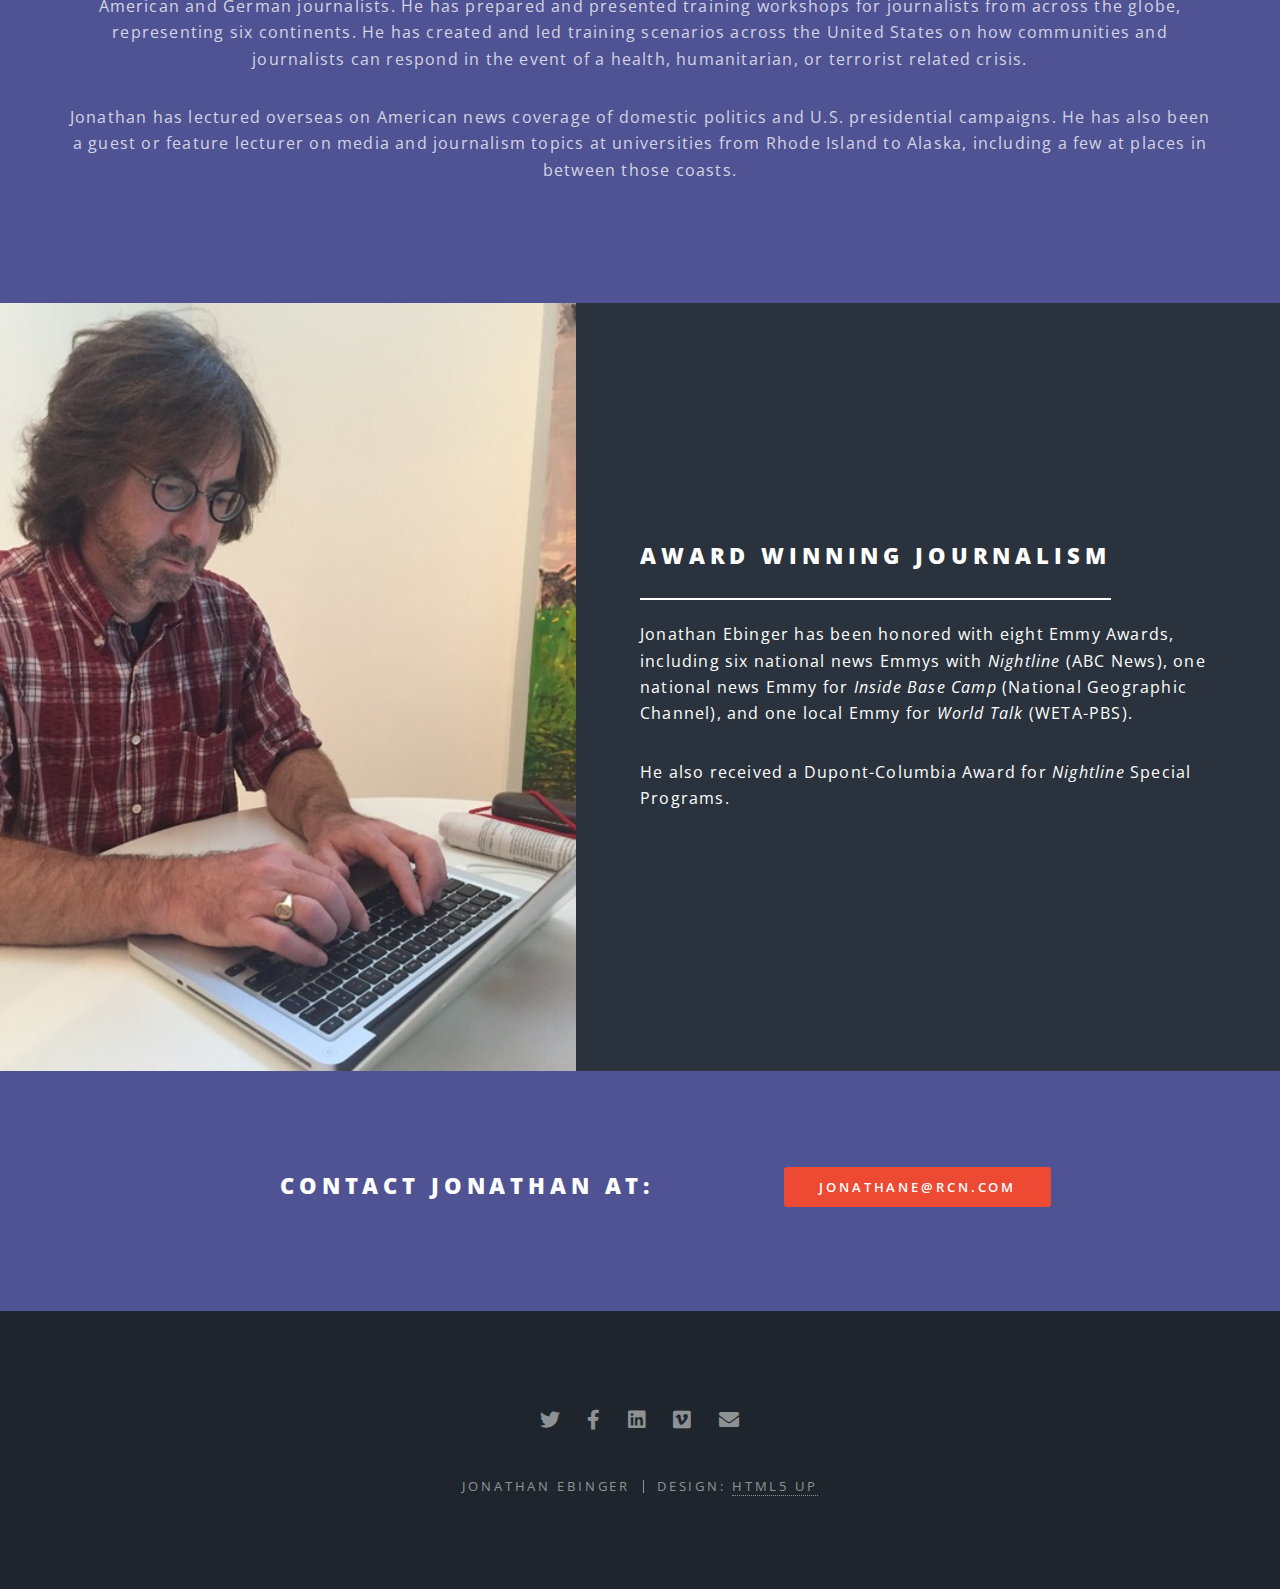
==== commit f4369720: "Update index.html" ====
--- a/index.html
+++ b/index.html
@@ -76,7 +76,7 @@
 						<div class="inner">
 							<header class="major">
 								<h2>Media Consultant</h2>
-								<p>Since 2002 Jonathan has worked closely with authors and publishers to help advance high profile book projects. Many of the authors with whom Jonathan has worked have done substantive interviews on shows like <i>60 Minutes</i> and on NPR, among other media. His short films have helped news producers and book lovers gain greater insight into authors and projects</p>
+								<p>Since 2002 Jonathan has worked closely with authors and publishers to help advance high profile book projects. Many of the authors with whom Jonathan has worked have done substantive interviews on shows like <i>60 Minutes</i> and on NPR, among other media. His short films have helped news producers and book lovers gain greater insight into authors and projects.</p>
 							</header>
 						</div>
 					</section>
@@ -101,7 +101,7 @@
 								<iframe width="560" height="315" src="https://www.youtube.com/embed/eza_4Xltvq8" frameborder="0" allow="accelerometer; autoplay; encrypted-media; gyroscope; picture-in-picture" allowfullscreen></iframe>
 							</div>
 							<div class="content">
-								<p>Army Medic Ray Lambert wrote the book <i>Every Man a Hero</i> to commemorate the friends and fellow service members lost during WWII. This video documents Ray’s service, particularly his service landing in the first wave at Omaha Beach on D-Day, June 6, 1944. This conversation was conducted in May 2018.</p>
+								<p>Army Medic Ray Lambert wrote the book <i>Every Man a Hero</i> to commemorate the friends and fellow service members lost during WWII. This video documents Ray’s service, particularly his service landing in the first wave at Omaha Beach on D-Day, June 6, 1944. This conversation was conducted in May 2019.</p>
 							</div>
 						</section>
 						<section class="spotlight">
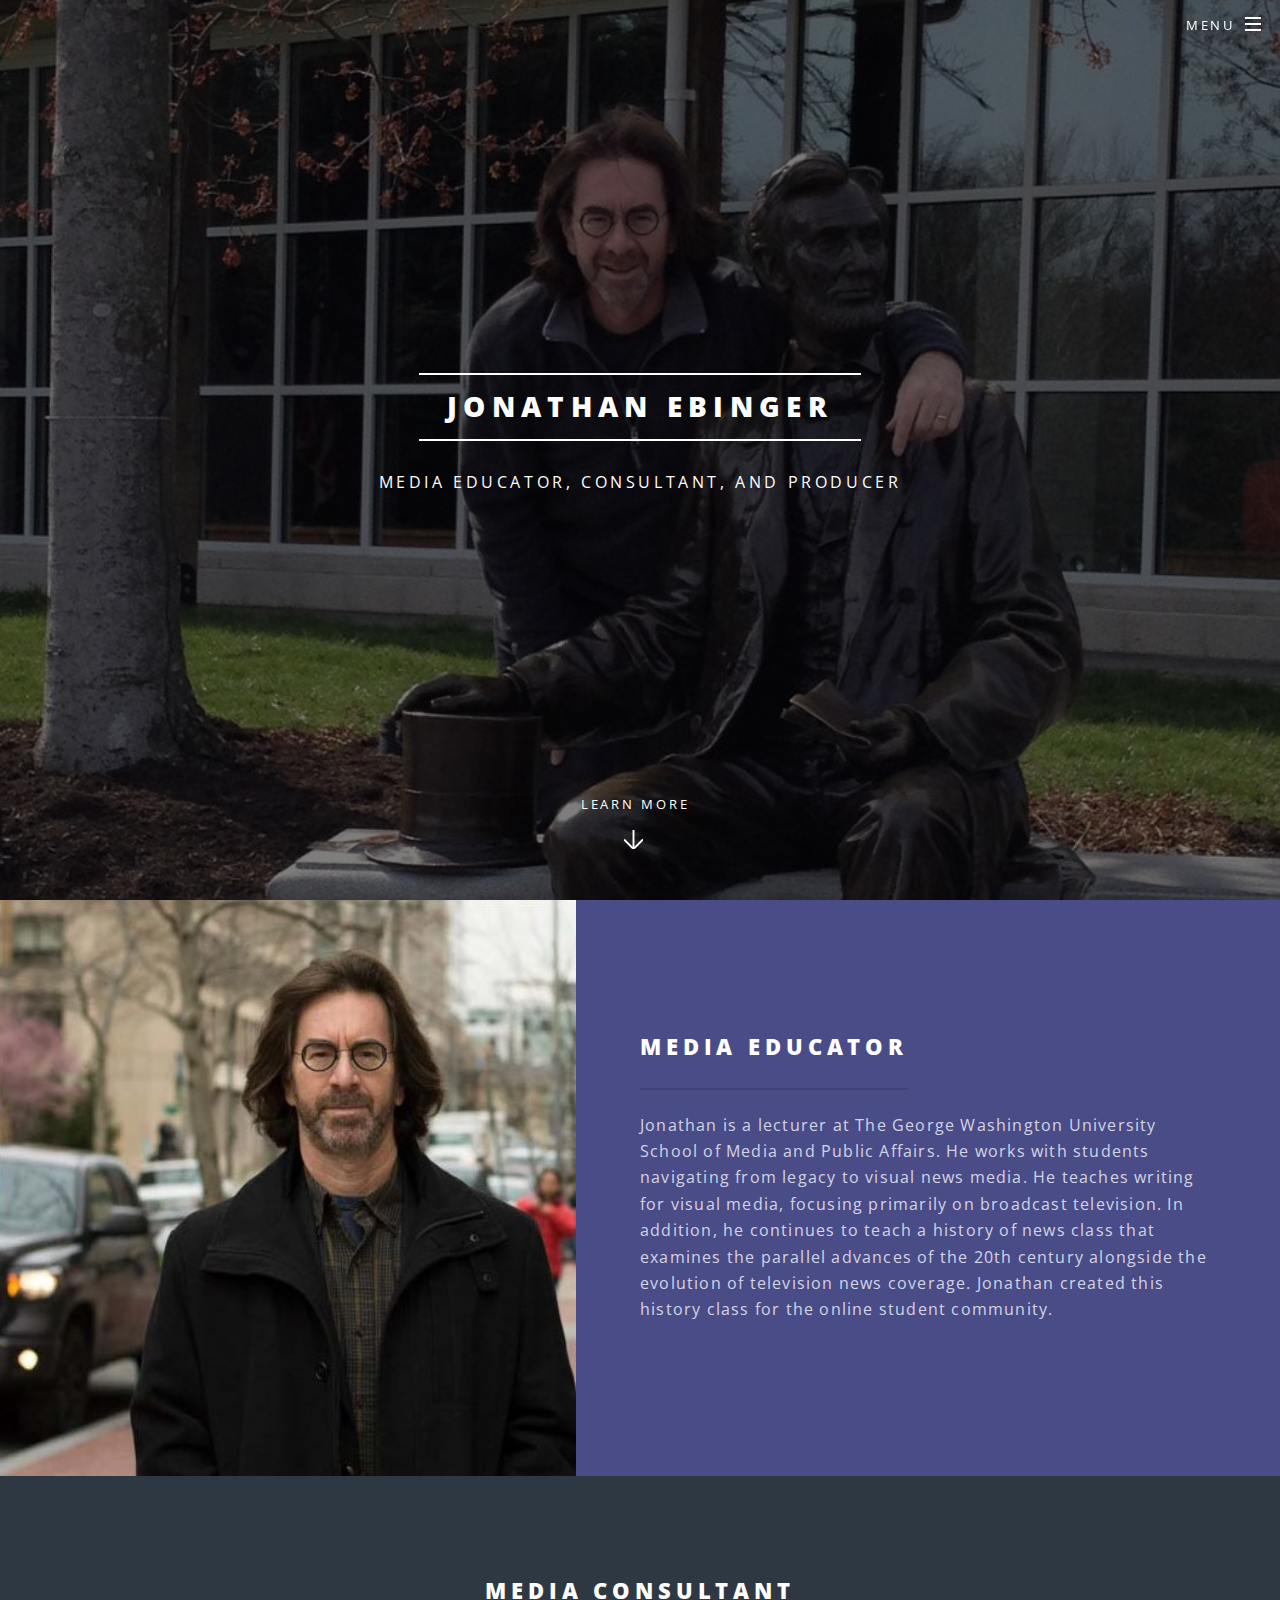
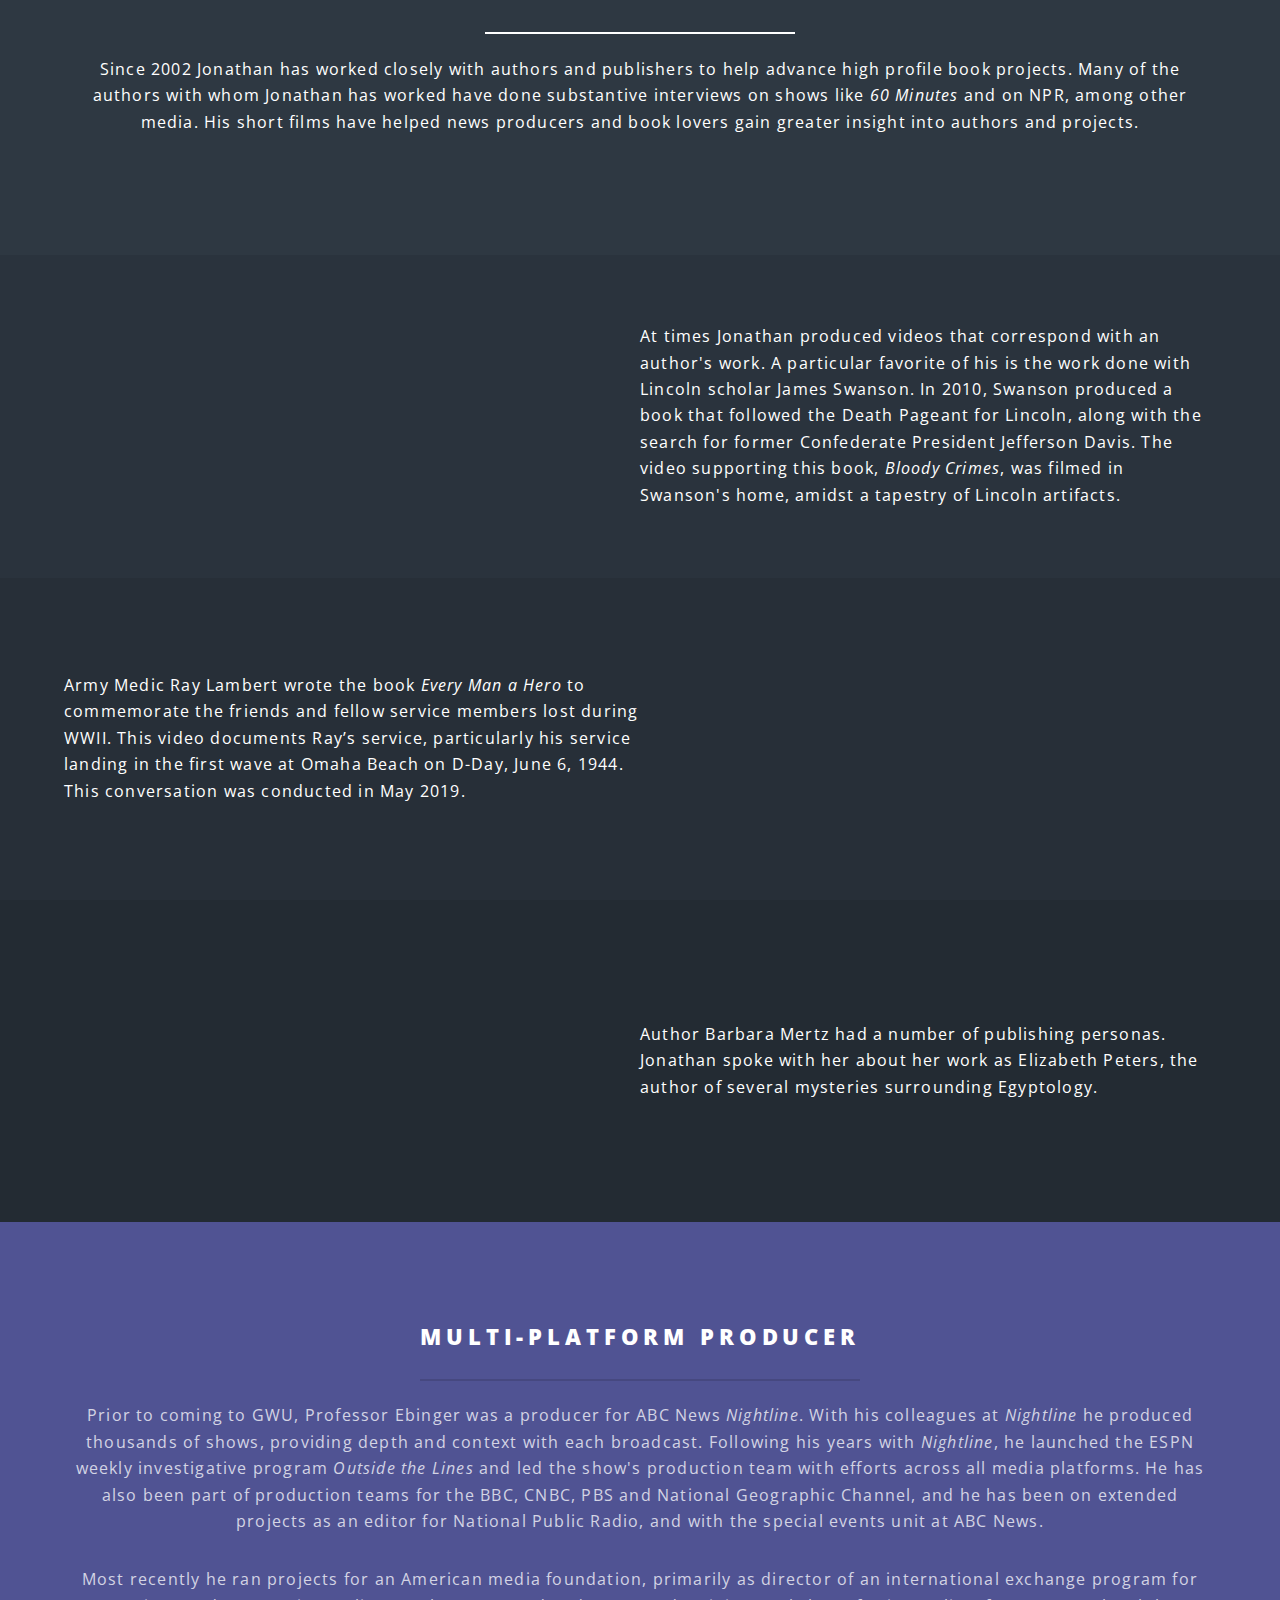
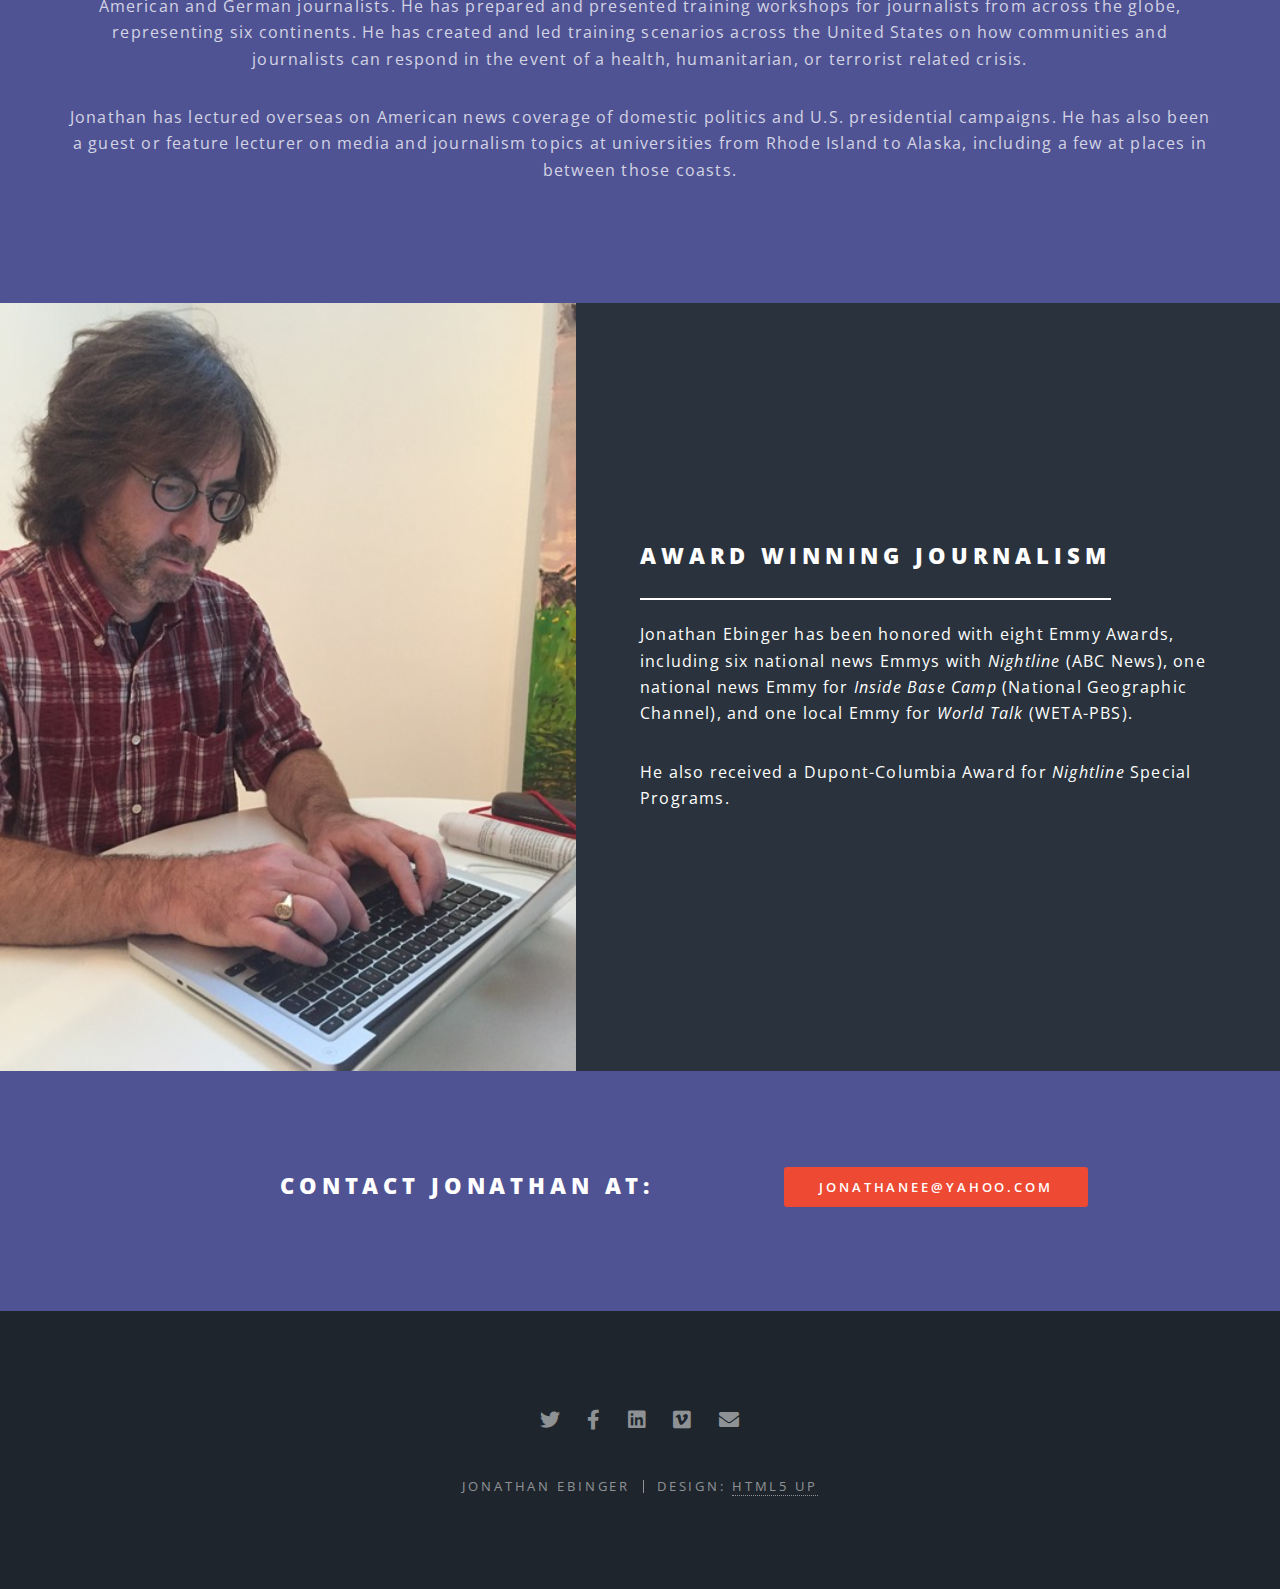
==== commit 45c73ebc: "update email address" ====
--- a/index.html
+++ b/index.html
@@ -4,8 +4,8 @@
 	html5up.net | @ajlkn
 	Free for personal and commercial use under the CCA 3.0 license (html5up.net/license)
 
-	Edited by Ethan Ebinger
-	July 2020
+	Edited by Ethan Ebinger (www.ethanebinger.com)
+	October 2022
 -->
 <html>
 	<head>
@@ -109,7 +109,7 @@
 								<iframe width="560" height="315" src="https://www.youtube.com/embed/BEJ8MV55b9o" frameborder="0" allow="accelerometer; autoplay; encrypted-media; gyroscope; picture-in-picture" allowfullscreen></iframe>
 							</div>
 							<div class="content">
-								<p>Author Barbara Mertz has a number of publishing personas. Jonathan spoke with her about her work as Elizabeth Peters, the author of several mysteries surrounding Egyptology.</p>
+								<p>Author Barbara Mertz had a number of publishing personas. Jonathan spoke with her about her work as Elizabeth Peters, the author of several mysteries surrounding Egyptology.</p>
 							</div>
 						</section>
 					</section>
@@ -162,7 +162,7 @@
 								<h2>Contact Jonathan at:</h2>
 							</header>
 							<ul class="actions stacked">
-								<li><a href="mailto:jonathane@rcn.com" class="button primary">jonathane@rcn.com</a></li>
+								<li><a href="mailto:jonathanee@yahoo.com" class="button primary">jonathanee@yahoo.com</a></li>
 							</ul>
 						</div>
 					</section>
@@ -175,7 +175,7 @@
 							<li><a href="https://www.facebook.com/jon.ebinger" class="icon brands fa-facebook-f"><span class="label">Facebook</span></a></li>
 							<li><a href="https://www.linkedin.com/in/jonathan-ebinger-29ba2b5/" class="icon brands fa-linkedin"><span class="label">LinkedIn</span></a></li>
 							<li><a href="https://vimeo.com/user4839864" class="icon brands fa-vimeo"><span class="label">Vimeo</span></a></li>
-							<li><a href="mailto:jonathane@rcn.com" class="icon solid fa-envelope"><span class="label">Email</span></a></li>
+							<li><a href="mailto:jonathanee@yahoo.com" class="icon solid fa-envelope"><span class="label">Email</span></a></li>
 						</ul>
 						<ul class="copyright">
 							<li>Jonathan Ebinger</li><li>Design: <a href="http://html5up.net">HTML5 UP</a></li>
